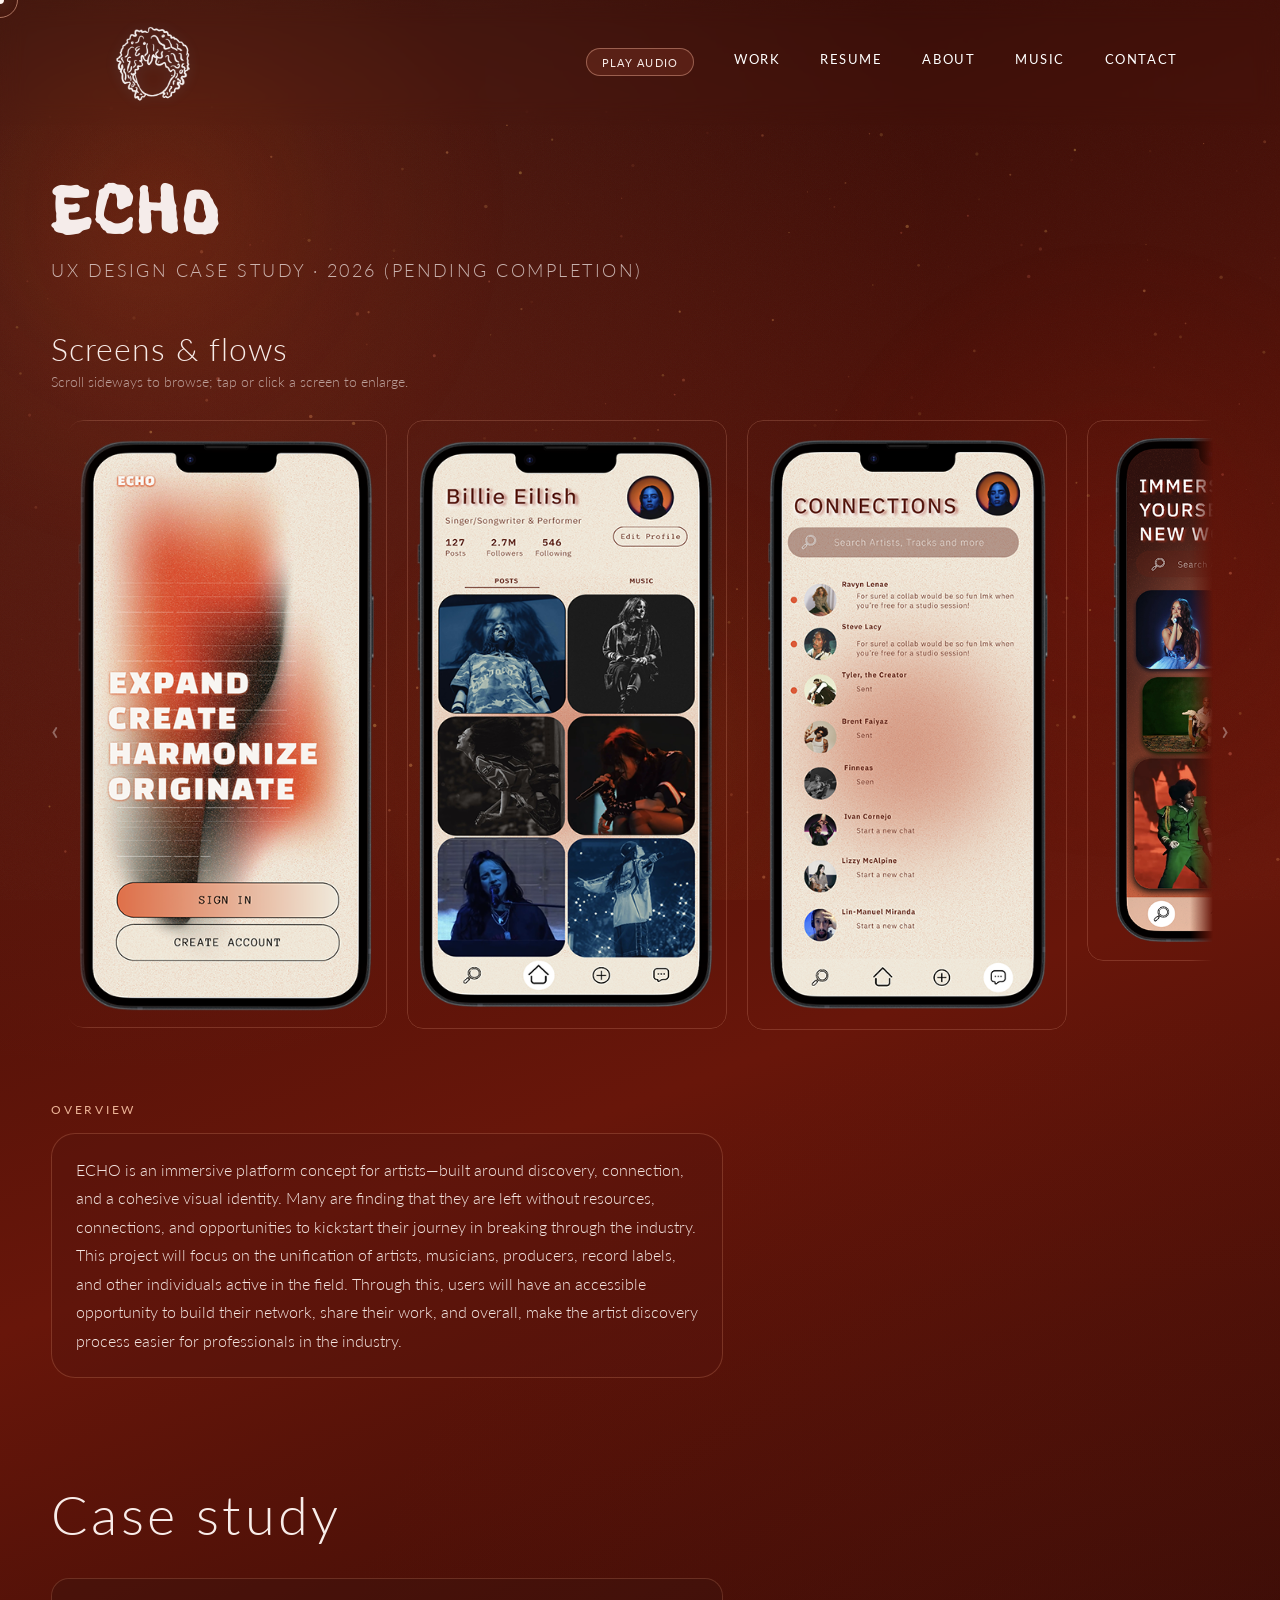
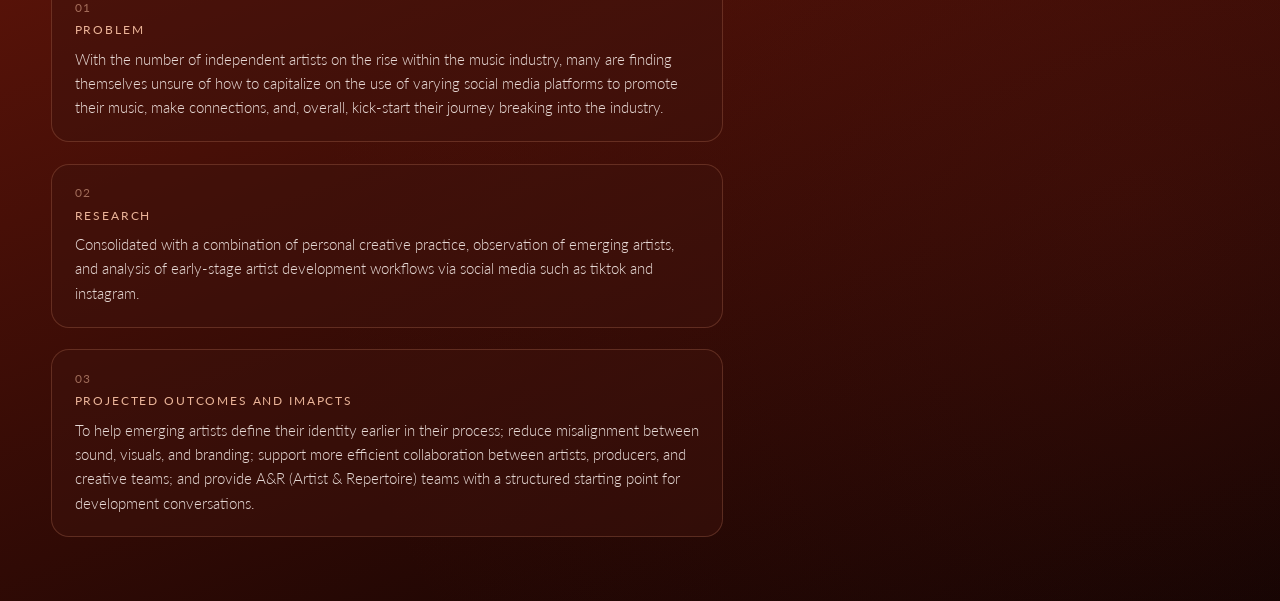
==== echo.html @ ccf1cbcf "Initial commit" ====
<!DOCTYPE html>
<html lang="en">
  <head>
    <meta charset="UTF-8" />
    <meta name="viewport" content="width=device-width, initial-scale=1.0" />
    <title>ECHO — Case Study | RiVER</title>
    <link rel="preconnect" href="https://fonts.googleapis.com">
    <link rel="preconnect" href="https://fonts.gstatic.com" crossorigin>
    <link href="https://fonts.googleapis.com/css2?family=Freckle+Face&family=Lato:ital,wght@0,100;0,300;0,400;0,700;0,900;1,100;1,300;1,400;1,700;1,900&display=swap" rel="stylesheet">    
    <link rel="stylesheet" href="style.css" />

  </head>

<body class="echo-page">

<div class="cursor" id="cursor">
  <div class="cursor-dot" id="cursorDot"></div>
</div>
<div class="cursor-ring" id="cursorRing"></div>

<canvas id="bg-canvas" aria-hidden="true"></canvas>
<div class="noise" aria-hidden="true"></div>

  <nav id="nav">
    <a href="index.html#hero" class="nav-logo">
      <img src="River_Graphic_White.png" alt="RiVER" class="logo-mark" width="90" height="90"/>
    </a>
      <ul class="nav-links"> 
        <li class="nav-audio-item">
          <button type="button" id="navAudioToggle" class="nav-audio-btn">Play audio</button>
        </li>
        <li><a href="index.html#work">Work</a></li>
        <li><a href="./Ramirez_Rvier_Resume_Official_%20(1)%20(1).pdf" target="_blank" rel="noopener noreferrer">Resume</a></li>
        <li><a href="index.html#about">About</a></li>
        <li><a href="index.html#music">Music</a></li>
        <li><a href="index.html#contact">Contact</a></li>  
      </ul>
  </nav>

  <main class="echo-main">
  <article class="echo-section">
    <header class="case-hero">
      <h1 class="case-title">ECHO</h1>
      <p class="case-subtitle">UX Design Case Study · 2026 (PENDING COMPLETION) </p>
    </header>

    <section class="echo-block echo-block--gallery" aria-labelledby="echo-gallery-heading">
      <h2 id="echo-gallery-heading" class="echo-block__heading echo-block__heading--gallery">Screens &amp; flows</h2>
      <p class="echo-gallery__lede">Scroll sideways to browse; tap or click a screen to enlarge.</p>
      <div class="mock-strip" role="region" aria-label="Interface mockups — scroll horizontally">
        <span class="mock-strip__hint mock-strip__hint--left" aria-hidden="true">‹</span>
        <div class="mock-scroll echo-mock-scroll" id="echo-mock-scroll">
          <figure class="mock-slide"><button type="button" class="mock-zoom" aria-label="Expand Home mockup"><img src="ECHO_Home.png" alt="Home screen mockup" width="800" height="600" loading="lazy" decoding="async"></button></figure>
          <figure class="mock-slide"><button type="button" class="mock-zoom" aria-label="Expand Profile mockup"><img src="ECHO_Profile.png" alt="Profile screen mockup" width="800" height="600" loading="lazy" decoding="async"></button></figure>
          <figure class="mock-slide"><button type="button" class="mock-zoom" aria-label="Expand Connections mockup"><img src="ECHO_Connections.png" alt="Connections screen mockup" width="800" height="600" loading="eager" fetchpriority="high" decoding="async"></button></figure>
          <figure class="mock-slide"><button type="button" class="mock-zoom" aria-label="Expand For you mockup"><img src="ECHO_FYP.png" alt="For you feed mockup" width="800" height="600" loading="lazy" decoding="async"></button></figure>
          <figure class="mock-slide"><button type="button" class="mock-zoom" aria-label="Expand Display mockup"><img src="ECHO_display.png" alt="Display screen mockup" width="800" height="600" loading="lazy" decoding="async"></button></figure>
        </div>
        <span class="mock-strip__hint mock-strip__hint--right" aria-hidden="true">›</span>
      </div>
    </section>

    <section class="echo-block echo-block--overview" aria-labelledby="echo-overview-heading">
      <h2 id="echo-overview-heading" class="echo-block__heading">Overview</h2>
      <div class="case-intro-card">
        <p>ECHO is an immersive platform concept for artists—built around discovery, connection, and a cohesive visual identity. Many are finding that they are left 
          without resources, connections, and opportunities to kickstart their journey in breaking through the industry. This project will focus on the unification of 
          artists, musicians, producers, record labels, and other individuals active in the field. Through this, users will have an accessible opportunity to build their 
          network, share their work, and overall, make the artist discovery process easier for professionals in the industry. 
        </p>
      </div>
    </section>

    <section class="case-writeup echo-writeup" aria-labelledby="echo-case-writeup-heading">
      <h2 id="echo-case-writeup-heading" class="case-writeup__title">Case study</h2>
      <ol class="case-writeup__stack">
        <li class="case-writeup__stack-item">
          <article class="case-writeup__card">
            <h3 class="case-writeup__card-title">Problem</h3>
            <p>With the number of independent artists on the rise within the music industry, many are finding themselves unsure of how to capitalize on 
              the use of varying social media platforms to promote their music, make connections, and, overall, kick-start their journey breaking into the industry.</p>
          </article>
        </li>
        <li class="case-writeup__stack-item">
          <article class="case-writeup__card">
            <h3 class="case-writeup__card-title">Research</h3>
            <p>Consolidated with a combination of personal creative practice, observation of emerging artists, 
              and analysis of early-stage artist development workflows via social media such as tiktok and instagram.</p>
          </article>
        </li>
        <li class="case-writeup__stack-item">
          <article class="case-writeup__card">
            <h3 class="case-writeup__card-title">Projected Outcomes and Imapcts</h3>
            <p> To help emerging artists define their identity earlier in their process;
              reduce misalignment between sound, visuals, and branding; support more efficient collaboration between artists, 
              producers, and creative teams; and provide A&R (Artist & Repertoire) teams with a structured starting point for development conversations.</p>
          </article>
        </li>
      </ol>
    </section>
  </article>
  </main>

<div class="lightbox" id="lightbox" hidden role="dialog" aria-modal="true" aria-label="Expanded mockup">
  <button type="button" class="lightbox__close" id="lightboxClose" aria-label="Close enlarged image">×</button>
  <div class="lightbox__backdrop" id="lightboxBackdrop"></div>
  <div class="lightbox__frame">
    <img class="lightbox__img" id="lightboxImg" src="" alt="">
  </div>
</div>

<script src="site-audio.js"></script>
<script>
const dot = document.getElementById('cursorDot');
const ring = document.getElementById('cursorRing');
let mx = 0, my = 0, rx = 0, ry = 0;

if (dot && ring) {
  document.addEventListener('mousemove', (e) => {
    mx = e.clientX;
    my = e.clientY;
    dot.style.left = mx + 'px';
    dot.style.top = my + 'px';
  });
  const lerp = (a, b, t) => a + (b - a) * t;
  (function tickCursor() {
    rx = lerp(rx, mx, 0.12);
    ry = lerp(ry, my, 0.12);
    ring.style.left = rx + 'px';
    ring.style.top = ry + 'px';
    requestAnimationFrame(tickCursor);
  })();
  document.querySelectorAll('a, button, .mock-strip, .mock-zoom, .lightbox__close, .nav-audio-btn').forEach((el) => {
    el.addEventListener('mouseenter', () => ring.classList.add('hovering'));
    el.addEventListener('mouseleave', () => ring.classList.remove('hovering'));
  });
}

(function initLightbox() {
  const lb = document.getElementById('lightbox');
  const lbImg = document.getElementById('lightboxImg');
  const closeBtn = document.getElementById('lightboxClose');
  const backdrop = document.getElementById('lightboxBackdrop');
  if (!lb || !lbImg) return;
  function openLb(src, alt) {
    lbImg.src = src;
    lbImg.alt = alt || '';
    lb.hidden = false;
    document.body.style.overflow = 'hidden';
  }
  function closeLb() {
    lb.hidden = true;
    lbImg.src = '';
    lbImg.alt = '';
    document.body.style.overflow = '';
  }
  document.querySelectorAll('.mock-zoom').forEach((btn) => {
    btn.addEventListener('click', () => {
      const im = btn.querySelector('img');
      if (im) openLb(im.currentSrc || im.src, im.alt || '');
    });
  });
  closeBtn?.addEventListener('click', closeLb);
  backdrop?.addEventListener('click', closeLb);
  document.addEventListener('keydown', (e) => {
    if (e.key === 'Escape' && !lb.hidden) closeLb();
  });
})();

const nav = document.getElementById('nav');
if (nav) {
  window.addEventListener('scroll', () => {
    nav.classList.toggle('scrolled', window.scrollY > 40);
  });
}

(function () {
  const bgCanvas = document.getElementById('bg-canvas');
  if (!bgCanvas) return;
  const bgCtx = bgCanvas.getContext('2d');

  function resizeBg() {
    bgCanvas.width = window.innerWidth;
    bgCanvas.height = window.innerHeight;
  }
  resizeBg();
  window.addEventListener('resize', resizeBg);

  const particles = [];
  const NUM_PARTICLES = 280;
  for (let i = 0; i < NUM_PARTICLES; i++) {
    particles.push({
      x: Math.random() * window.innerWidth,
      y: Math.random() * window.innerHeight,
      r: Math.random() * 1.5 + 0.3,
      vx: (Math.random() - 0.5) * 0.3,
      vy: (Math.random() - 0.5) * 0.3,
      a: Math.random() * 0.45 + 0.08,
      hue: 8 + Math.random() * 32
    });
  }

  const orbs = [
    { x: 0.12, y: 0.18, r: 360, h: 18, s: 92, l: 46 },
    { x: 0.82, y: 0.62, r: 320, h: 6, s: 88, l: 36 },
    { x: 0.54, y: 0.88, r: 300, h: 28, s: 78, l: 44 },
  ];
  let orbTime = 0;

  function drawBg() {
    bgCtx.clearRect(0, 0, bgCanvas.width, bgCanvas.height);
    orbTime += 0.003;
    orbs.forEach((orb, i) => {
      const ox = (orb.x + Math.sin(orbTime * 0.7 + i * 2.1) * 0.06) * bgCanvas.width;
      const oy = (orb.y + Math.cos(orbTime * 0.5 + i * 1.7) * 0.05) * bgCanvas.height;
      const g = bgCtx.createRadialGradient(ox, oy, 0, ox, oy, orb.r);
      g.addColorStop(0, `hsla(${orb.h},${orb.s}%,${orb.l}%,0.2)`);
      g.addColorStop(0.5, `hsla(${orb.h},${orb.s}%,${orb.l}%,0.07)`);
      g.addColorStop(1, `hsla(${orb.h},${orb.s}%,${orb.l}%,0)`);
      bgCtx.fillStyle = g;
      bgCtx.fillRect(0, 0, bgCanvas.width, bgCanvas.height);
    });
    particles.forEach(p => {
      p.x += p.vx;
      p.y += p.vy;
      if (p.x < 0) p.x = bgCanvas.width;
      if (p.x > bgCanvas.width) p.x = 0;
      if (p.y < 0) p.y = bgCanvas.height;
      if (p.y > bgCanvas.height) p.y = 0;
      bgCtx.beginPath();
      bgCtx.arc(p.x, p.y, p.r, 0, Math.PI * 2);
      bgCtx.fillStyle = `hsla(${p.hue}, 72%, 62%, ${p.a})`;
      bgCtx.fill();
    });
    requestAnimationFrame(drawBg);
  }
  drawBg();
})();
</script>

</body>
</html>
---- style.css ----
:root { 
    /* Fixed nav overlap: titles & in-page anchors clear the bar */
    --nav-clearance: clamp(112px, 18vw, 152px);
    --bg: #040915; 
    --bg2: #081427; 
    --surface: rgba(127, 176, 255, 0.08);
    --border: rgba(133, 190, 255, 0.18); 
    --border-hover: rgba(166, 219, 255, 0.38);
    --text-primary: #e8f3ff; 
    --text-secondary: #9bb9d8; 
    --text-muted: #6384a8; 
    --accent: #59a7ff; 
    --accent2: #74d7ff; 
    --accent3: #8ff2f8; 
    --glow: rgba(89, 167, 255, 0.24); 
    --glow2: rgba(116, 215, 255, 0.2); 
    --radius: 24px; 
    --radius-sm: 16px; 
}

*, *::before, *::after {margin: 0; padding: 0; box-sizing: border-box; }

html {scroll-behavior: smooth; }

body { 
    background:
        radial-gradient(circle at 10% 12%, rgba(89,167,255,0.16) 0%, transparent 34%),
        radial-gradient(circle at 88% 82%, rgba(116,215,255,0.14) 0%, transparent 36%),
        linear-gradient(160deg, var(--bg) 0%, var(--bg2) 55%, #07172a 100%);
    color: var(--text-primary);
    font-family: "Lato", sans-serif;
    font-weight: 500;
    overflow-x: hidden;
    cursor: none;
}

/* Custom Cursor */ 

.cursor {
    position: fixed;
    top: 0; left: 0;
    pointer-events: none;
    z-index: 9999;
    mix-blend-mode: difference;
}
.cursor-dot {
    width: 8px; height: 8px;
    background: #fff;
    border-radius: 50%;
    transform: translate(-50%, -50%);
    transition: transform 0.1s ease;
}
.cursor-ring {
    position: fixed;
    top: 0; left: 0;
    width: 36px; height: 36px;
    border: 1px solid rgba(255,255,255,0.5);
    border-radius: 50%;
    transform: translate(-50%, -50%);
    pointer-events: none;
    z-index: 9998;
    transition: width 0.3s ease, height 0.3s ease, border-color 0.3s ease;
}
.cursor-ring.hovering {
    width: 60px; height: 60px;
    border-color: rgba(124,111,255,0.8);
}
 /* ── Canvas Background ── */
#bg-canvas {
    position: fixed;
    inset: 0;
    z-index: 0;
    opacity: 0.78;
}
.noise {
    position: fixed;
    inset: 0;
    z-index: 1;
    pointer-events: none;
    opacity: 0.025;
    background-image: url("data:image/svg+xml,%3Csvg viewBox='0 0 256 256' xmlns='http://www.w3.org/2000/svg'%3E%3Cfilter id='noise'%3E%3CfeTurbulence type='fractalNoise' baseFrequency='0.9' numOctaves='4' stitchTiles='stitch'/%3E%3C/filter%3E%3Crect width='100%25' height='100%25' filter='url(%23noise)' opacity='1'/%3E%3C/svg%3E");
    background-size: 200px 200px;
}

/* Layout */ 
main { position: relative; z-index: 2; }

section {
    min-height: 100vh;
    display: flex;
    align-items: center; 
    padding: 100px 8vw;
}

section[id] {
    scroll-margin-top: var(--nav-clearance);
}

/* nav */ 
nav{
    position: fixed; 
    top: 0; left: 0; right: 0; 
    z-index: 100; 
    padding: 12px 8vw;
    display: flex; 
    align-items: center;
    justify-content: space-between;
    backdrop-filter: blur(12px); 
    -webkit-backdrop-filter: blur(12px); 
    border-bottom: 1px solid transparent; 
    transition: border-color 0.4s ease, background 0.4s ease; 
}

nav.scrolled {
    background: rgba(6,18,35,0.72); 
    border-bottom-color: var(--border);
}

.nav-logo {
    font-family: "Lato", sans-serif;
    font-size: 6rem;
    font-weight: 400;
    color: var(--text-primary); 
    text-decoration: none;
    letter-spacing: 0.02em; 
    display: inline-flex; 
    align-items: center;
    gap: 12px;
}
.logo-mark { 
    width: 100px;
    height: 100px;
    object-fit: contain;
    filter: brightness(0) invert(1) drop-shadow(0 0 8px rgba(126, 197, 255, 0.2));
    opacity: 0.95;
}
.logo-fallback { 
    font-size: 1.05;
}
.nav-links {
    display: flex;
    gap: 40px;
    list-style: none;
}
.nav-audio-item {
    list-style: none;
    display: flex;
    align-items: center;
}

.nav-audio-btn {
    font-family: "Lato", sans-serif;
    font-size: 0.68rem;
    font-weight: 400;
    letter-spacing: 0.12em;
    text-transform: uppercase;
    padding: 0.42rem 0.9rem;
    border-radius: 999px;
    border: 1px solid rgba(89, 167, 255, 0.35);
    background: rgba(89, 167, 255, 0.12);
    color: var(--accent2);
    cursor: pointer;
    transition: border-color 0.3s ease, color 0.3s ease, box-shadow 0.3s ease, background 0.3s ease;
}

.nav-audio-btn:hover {
    border-color: rgba(116, 215, 255, 0.55);
    color: var(--text-primary);
    box-shadow: 0 0 20px rgba(89, 167, 255, 0.18);
}

.nav-links a {
    font-size: 0.8rem; 
    font-weight: 400; 
    letter-spacing: 0.12em;
    text-transform: uppercase;
    color: var(--text-secondary);
    text-decoration: none;
    transition: color 0.3s ease;
    position: relative;
}

.nav-links a::after{
    content: '';
    position: absolute;
    bottom: -4px; left:0; right: 0;
    height: 1px;
    background: var(--accent);
    transform: scaleX(0);
    transition: transform 0.3s ease; 
    transform-origin: left;
}

.nav-links a:hover { color: var(--text-primary); }
.nav-links a:hover::after {transform: scaleX(1); }

/* Hero */ 
#hero {
    min-height: 100vh; 
    flex-direction: column;
    justify-content: center;
    align-items: flex-start;
    gap: 0; 
    padding-top: calc(var(--nav-clearance) + 1.25rem);
    scroll-margin-top: 0;
}

.hero-label {
    font-size: 2rem;
    letter-spacing: 0.18em;
    text-transform: uppercase;
    color: var(--accent); 
    margin-bottom: 24px; 
    opacity: 0;
    transform: translateY(12px);
    animation: fadeUp 0.8s ease 0.2s forwards;
}

.hero-title {
    font-family: "Freckle Face", system-ui, sans-serif;
    /* min ≤ max: scales with viewport; middle term dominates on phones */
    font-size: clamp(3rem, 17vw + 0.35rem, 9rem);
    font-weight: 200; 
    line-height: 0.95;
    letter-spacing: 0.04em;
    color: var(--text-primary); 
    display: flex;
    align-items: baseline;
    flex-wrap: nowrap;
    gap: 0;
    max-width: 100%;
    box-sizing: border-box;
}

.hero-title .letter{
    display: inline-block;
    color: var(--text-primary);
    position: relative;
    will-change: transform, filter;
    transform: translateY(20px);
    animation: fadeUp 0.9s ease forwards;
}

  .hero-title .letter:nth-child(1) { animation-delay: 0.4s; }
  .hero-title .letter:nth-child(2) { animation-delay: 0.48s; }
  .hero-title .letter:nth-child(3) { animation-delay: 0.56s; }
  .hero-title .letter:nth-child(4) { animation-delay: 0.64s; }
  .hero-title .letter:nth-child(5) { animation-delay: 0.72s; }
  /* Stronger selector so the “i” always wins over .letter */
  .hero-title .letter.letter-i {
    color: var(--accent);
    -webkit-text-fill-color: currentColor;
    font-variant: normal;
    text-transform: lowercase;
    font-size: 0.82em;
  }


.hero-tagline {
    font-size: clamp(1rem, 2vw, 1.25rem);
    font-weight: 300;
    color: var(--text-secondary);
    max-width: 480px;
    margin-top: 32px;
    line-height: 1.7;
    opacity: 0;
    transform: translateY(16px);
    animation: fadeUp 0.9s ease 0.7s forwards;
}
.hero-cta {
    display: flex;
    flex-wrap: wrap;
    gap: 16px;
    margin-top: 48px;
    opacity: 0;
    transform: translateY(16px);
    animation: fadeUp 0.9s ease 0.9s forwards;
}
  .btn {
    display: inline-flex;
    align-items: center;
    gap: 8px;
    padding: 14px 28px;
    border-radius: 100px;
    font-size: 0.85rem;
    font-weight: 400;
    letter-spacing: 0.06em;
    text-decoration: none;
    transition: all 0.3s ease;
    cursor: none;
  }
  .btn-primary {
    background: var(--accent);
    color: #eef7ff;
    border: 1px solid var(--accent);
    box-shadow: 0 10px 32px rgba(45, 116, 224, 0.3);
  }
  .btn-primary:hover {
    background: transparent;
    color: var(--accent);
    box-shadow: 0 0 32px var(--glow);
  }
  .btn-ghost {
    background: transparent;
    color: var(--text-secondary);
    border: 1px solid var(--border);
  }
  .btn-ghost:hover {
    border-color: var(--border-hover);
    color: var(--text-primary);
  }
  .btn-audio {
    background: rgba(89,167,255,0.14);
    color: var(--accent2);
    border: 1px solid rgba(89,167,255,0.35);
    backdrop-filter: blur(8px);
    -webkit-backdrop-filter: blur(8px);
  }
  .btn-audio:hover {
    border-color: rgba(116,215,255,0.6);
    box-shadow: 0 0 28px rgba(89,167,255,0.22);
    color: var(--text-primary);
  }


.btn-resume {
    display: inline-flex;
    align-items: center;
    justify-content: center;
    text-align: center;
    background: var(--accent);
    color: #eef7ff;
    border: 1px solid var(--accent);
    box-shadow: 0 10px 32px rgba(45, 116, 224, 0.3);
    
}


  .hero-scroll {
    position: absolute;
    bottom: 48px;
    left: 8vw;
    display: flex;
    align-items: center;
    gap: 12px;
    font-size: 0.72rem;
    letter-spacing: 0.14em;
    text-transform: uppercase;
    color: var(--text-muted);
    opacity: 0;
    animation: fadeUp 1s ease 1.4s forwards;
  }
  .scroll-line {
    width: 40px;
    height: 1px;
    background: var(--text-muted);
    position: relative;
    overflow: hidden;
  }
  .scroll-line::after {
    content: '';
    position: absolute;
    inset: 0;
    background: var(--accent);
    transform: translateX(-100%);
    animation: scrollLine 2s ease 2s infinite;
  }
  @keyframes scrollLine {
    0% { transform: translateX(-100%); }
    100% { transform: translateX(100%); }
  }


/* Section Header */ 
.section-header {
    margin-bottom: 64px;
}

 .about-title-row {
    display: flex;
    align-items: center;
    gap: clamp(14px, 3vw, 28px);
    flex-wrap: wrap;
  }

   /*.about-title-row .about-logo-mark {
    width: clamp(56px, 8vw, 72px);
    height: clamp(56px, 8vw, 72px);
    object-fit: contain;
    flex-shrink: 0;
    filter: brightness(0) invert(1) drop-shadow(0 0 10px rgba(126, 197, 255, 0.22));
    opacity: 0.95;
  }
    */

    .about-section-title {
    margin: 2;
    flex: 1;
    min-width: 0;
  }
  .about-intro-stats {
    display: grid;
    grid-template-columns: repeat(2, minmax(0, 1fr));
    gap: 20px;
    margin-top: 28px;
    max-width: 520px;
  }
  
.section-number {
    font-size: 0.7rem;
    letter-spacing: 0.2em; 
    text-transform: uppercase;
    color: var(--accent);
    margin-bottom: 12px;
}

.section-title {
    font-family: "Freckle Face", system-ui;
    font-size: clamp(2.5rem, 5vw, 4rem);
    font-weight: 300; 
    line-height: 1;
    color: var(--text-primary);
}

.section-title em {
    /*font-style: italic;*/
    color: var(--accent);
}

/* Work */ 
#work { flex-direction: column; align-items: flex-start;}

.projects-grid {
    display: grid;
    grid-template-columns: repeat(2, 1fr);
    gap: 20px;
    width: 100%;
}

.folder-wrap {
    display: flex; 
    flex-direction: column;
    align-items: stretch;
    min-width: 0;
}
a.folder-wrap.folder-hit {
    text-decoration: none;
    color: inherit;
    outline: none;
}
a.folder-wrap.folder-hit:focus-visible {
    outline: 2px solid var(--accent);
    outline-offset: 6px;
    border-radius: var(--radius-sm);
}

.folder-tab {
    align-self: flex-end;
    width: clamp(150px, 48%, 220px);
    height: 50px;
    background:linear-gradient(180deg, rgba(116, 215, 255, 0.52), rgba(72, 140, 220, 0.38));
    border: 1px solid rgba(150, 220, 255, 0.55);
    border-bottom: none;
    border-radius: 20px 20px 0px 0px;
    transition: brackground 0.4s ease, border-color 0.4s ease, box-shadow 0.4s ease;
    position: relative; 
    z-index: 10;
    margin-bottom: -5px;
    flex-shrink: 0;
    box-shadow: 0 2px 12px rgba(0, 0, 0, 0.2);
}

.folder-wrap:hover .folder-tab {
    border-color: rgba(180, 232, 255, 0.75);
    background:   rgba(89, 167, 255, 0.52);
    box-shadow: 0 0 28px rgba(89, 167, 255, 0.28);
  }
  .folder-wrap--featured {
    grid-column: span 2;
  }

  .project-card {
    background: var(--surface);
    border: 1px solid var(--border);
    border-radius: var(--radius) 0 var(--radius-sm) var(--radius-sm);
    padding: 40px;
    position: relative;
    overflow: hidden;
    transition: border-color 0.4s ease, transform 0.4s ease, box-shadow 0.4s ease, background 0.4s ease;
    cursor: none;
  }
  .project-card::before {
    content: '';
    position: absolute;
    inset: 0;
    background: radial-gradient(ellipse at 0% 0%, var(--glow), transparent 60%);
    opacity: 0;
    transition: opacity 0.4s ease;
    pointer-events: none;
  }
  .folder-wrap:hover .project-card {
    border-color: rgba(89,167,255,0.55);
    background: linear-gradient(170deg, rgba(98, 166, 255, 0.13), rgba(62, 117, 199, 0.08));
    transform: translateY(-6px) rotate(-0.35deg);
    box-shadow: 0 24px 64px rgba(0,0,0,0.4);
  }
  .folder-wrap:hover .project-card::before { opacity: 1; }
  .project-card.featured {
    display: grid;
    grid-template-columns: 1fr 1fr;
    gap: 48px;
    align-items: center;
  }
  .project-card.featured::before {
    background: radial-gradient(ellipse at 30% 50%, var(--glow), transparent 60%);
  }

  .project-tag {
    display: inline-block;
    font-size: 0.7rem;
    letter-spacing: 0.14em;
    text-transform: uppercase;
    color: var(--accent);
    margin-bottom: 16px;
    padding: 4px 12px;
    background: rgba(89,167,255,0.14);
    border: 1px solid rgba(89,167,255,0.32);
    border-radius: 100px;
  }
  .project-title {
    font-family: 'Lato', sans-serif;
    font-size: 2rem;
    font-weight: 400;
    color: var(--text-primary);
    margin-bottom: 12px;
    line-height: 1.2;
  }
  .project-desc {
    font-size: 0.9rem;
    color: var(--text-secondary);
    line-height: 1.7;
    margin-bottom: 28px;
  }
  .project-tech {
    display: flex;
    flex-wrap: wrap;
    gap: 8px;
  }
  .tech-tag {
    font-size: 0.72rem;
    letter-spacing: 0.06em;
    color: var(--text-muted);
    padding: 4px 10px;
    border: 1px solid var(--border);
    border-radius: 100px;
    transition: border-color 0.3s, color 0.3s;
  }
  .folder-wrap:hover .tech-tag {
    border-color: rgba(255,255,255,0.15);
    color: var(--text-secondary);
  }
  .project-visual {
    aspect-ratio: 16/10;
    border-radius: var(--radius-sm);
    overflow: hidden;
    position: relative;
  }
  .project-visual canvas {
    width: 100%; height: 100%;
    display: block;
  }
  .project-link {
    display: inline-flex;
    align-items: center;
    gap: 8px;
    font-size: 0.8rem;
    letter-spacing: 0.1em;
    text-transform: uppercase;
    color: var(--accent);
    text-decoration: none;
    margin-top: 20px;
    transition: gap 0.3s ease;
  }
  .folder-wrap:hover .project-link { gap: 14px; }
  .project-link svg { transition: transform 0.3s ease; }
  .folder-wrap:hover .project-link svg { transform: translateX(4px); }




/* About */ 

#about {
    flex-direction: column; 
    align-items: flex-start;
    gap: clamp(48px, 7vw, 88px);
}

.about-grid {
    display: grid;
    grid-template-columns: 1.2fr 1fr; 
    gap: 80px;
    align-items: center;
    width: 100%;
}

.about-text p {
    font-size: 1.05rem;
    color: var(--text-secondary);
    line-height: 1.85;
    margin-bottom: 20px;
}

.about-text p strong {
    color: var(--text-primary);
    font-weight: 400; 
}

.skills-list {
    display: grid; 
    grid-template-columns: 1fr 1fr; 
    gap: 12px; 
    margin-top: 40px; 
}

.skill-item {
    display: flex;
    align-items: center;
    gap: 10px; 
    font-size: 0.85rem;
    color: var(--text-secondary);
}

.slill-dot {
    width: 5px; height: 5px; 
    background: var(--accent);
    border-radius: 50%;
    flex-shrink: 0;
}

.about-stats {
    display: flex; 
    flex-direction: column; 
    gap: 24px;
}

.stat-card {
    background: var(--surface);
    border: 1px solid var(--border);
    border-radius: var(--radius); 
    padding: 28px 32px; 
    transition: border-color 0.3s, box-shadow 0.3; 
}

.stat-card:hover {
    border-color: var(--border-hover);
    box-shadow: 0 0 38px rgba(35, 90, 170, 0.34);
}

.stat-number {
    font-family: "Lato", sans-serif;
    font-size: 3rem;
    font-weight: 300;
    color: var(--text-primary);
    line-height: 1;
    margin-bottom: 6px;
}

.stat-number span { color: var(--accent); }
.stat-label {
    font-size: 0.82rem; 
    color: var(--text-muted);
    letter-spacing: 0.08em;
}


/* Services */ 

#services { flex-direction: column; align-items: flex-start; }
.services-grid {
    display: grid; 
    grid-template-columns: repeat(3, 1fr);
    gap: 20px;
    width: 100%;
}

.service-card {
    background: var(--surface);
    border: 1px solid var(--border);
    border-radius: calc(var(--radius) + 6px) calc(var(--radius) - 2px) calc(var(--radius) + 10px) calc(var(--radius) - 4px);
    padding: 36px;
    transition: all 0.4s ease;
    cursor: none;
    position: relative;
    overflow: hidden;
}


.service-card::after {
    content: '';
    position: absolute;
    bottom: 0; left: 0; right: 0;
    height: 2px;
    background: linear-gradient(90deg, var(--accent), var(--accent2));
    transform: scaleX(0);
    transition: transform 0.4s ease;
    transform-origin: left; 
}


.service-card:hover {
    border-color: var(--border-hover);
    transform: translateY(-6px) rotate(0.4deg);
    box-shadow: 0 20px 50px rgba(0,0,0,0.5);
}


.service-card:hover::after { transform: scaleX(1); }

.service-title {
    font-family: 'Lato', sans-serif;
    font-size: 1.5rem;
    font-weight: 400;
    color: var(--text-primary);
    margin-bottom: 12px;
}

.service-desc {
    font-size: 0.875rem;
    color: var(--text-secondary);
    line-height: 1.7;
}



/* Music */ 
#music {
    flex-direction: column; 
    align-items: flex-start;
}

.music-grid {
    width: 100%;
    display: grid; 
    grid-template-columns: 1.1fr 1fr;
    gap: 22px;
}

.music-player,
.music-note {
    background: linear-gradient(145deg, rgba(122, 189, 255, 0.14), rgba(44, 88, 139, 0.08));
    border: 1px solid rgba(150, 210,255, 0,24);
    border-radius: 28px; 
    padding: 28px;
    backdrop-filter: blur(14px);
    box-shadow: 0 20px 48px rgba(0, 0, 0, 0.28);
}


.music-kicker {
    font-size: 0.72rem;
    letter-spacing: 0.14em;
    text-transform: uppercase;
    color: var(--accent2); 
    margin-bottom: 12px;
}


.track-title {
    font-family: 'Lato', sans-serif;
    font-size: 2rem; 
    line-height: 1.1;
    margin-bottom: 8px; 
}


.track-meta {
    color: var(--text-secondary);
    font-size: 0.9rem;
    margin-bottom: 20px;
}



.wave-visual {
    height: 62px;
    border-radius: 18px;
    background:
      radial-gradient(circle at 15% 50%, rgba(116,215,255,0.25), transparent 45%),
      repeating-linear-gradient(90deg, rgba(146,213,255,0.15) 0 2px, transparent 2px 9px),
      rgba(2, 16, 34, 0.55);
    border: 1px solid rgba(150, 210, 255, 0.2);
    margin-bottom: 20px;
}

.music-controls {
    display: flex;
    gap: 12px; 
    align-items: center;
    flex-wrap: wrap;
}


.music-btn {
    border: 1px solid rgba(150,210, 255, 0.28); 
    border-radius: 999px; 
    background: rgba(116, 215, 255, 0.1);
    color: var(--text-primary);
    padding: 10px 18px; 
    font-size: 0.8em;
    text-transform: uppercase;
    cursor: none; 
    transition: all 0.3s ease;
}


.music-btn:hover {
    border-color: var(--accent2);
    box-shadow: 0 0 20px rgba(116, 215, 255, 0.24);
}

/* Contact */ 
#contact {
    flex-direction: column;
    align-items: center; 
    text-align: center;
    gap: 0;
}

.contact-headline {
    font-family: "Freckle Face", system-ui;
    font-size: clamp(3rem, 8vw, 7rem);
    font-weight: 300;
    line-height: 1.05;
    color: var(--text-primary);
    margin-bottom: 32px;
}

.contact-headline em { 
    background: linear-gradient(135deg, var(--accent), var(--accent2));
    -webkit-background-clip: text;
    -webkit-text-fill-color: transparent;
    background-clip: text
}

.contact-sub {
    font-size: 2rem;
    color: var(--text-secondary);
    max-width: 420px;
    line-height: 1.7;
    margin-bottom: 48px;
}


.contact-email {
    font-family: 'Lato', sans-serif;
    font-size: 1.5rem;
    font-weight: 300;
    color: var(--text-primary);
    text-decoration: none;
    position: relative;
    display: inline-block;
    margin-bottom: 64px;
    transition: color 0.3s;
}

.contact-email::after {
    content: '';
    position: absolute; 
    bottom: -4px; left: 0; right: 0; 
    height: 1px; 
    background: linear-gradient(90deg, var(--accent), var(accent2));
    transform: scaleX(0.3);
    transform-origin: left; 
    transition: transform 0.4s ease;
}

.contact-email:hover { color: var(--accent); }
.contact-email:hover::after { transform: sca;eX(1); }
.social-links {
    display: flex;
    gap: 20px;
}


.social-link{
    width: 44px; height: 44px; 
    border: 1px solid var(--border);
    border-radius: 50%; 
    display: flex; 
    align-items: center; 
    justify-content: center; 
    color: var(--text-muted);
    text-decoration: none; 
    transition: all 0.3s ease;
    cursor: none;
}

.social-link:hover {
    border-color: var(--accent);
    color: var(--accent);
    box-shadow: 0 0 20px var(--glow);
}



/* Slightly less rigid composition */
  .projects-grid .folder-wrap:nth-child(2),
  .services-grid .service-card:nth-child(2) {
    transform: rotate(-0.22deg);
  }
  .projects-grid .folder-wrap:nth-child(3),
  .services-grid .service-card:nth-child(3) {
    transform: rotate(0.28deg);
  }

/* Reveal Animations */ 
.reveal {
    opacity: 0;
    transform: translateY(30px);
    transition: opacity 0.8s ease, transform 0.8s ease;
}

.reveal.visible {
    opacity: 1;
    transform: none;
}

.reveal-delay-1 { transition-delay: 0.15s; }
.reveal-delay-2 { transition-delay: 0.3s; }
.reveal-delay-3 { transition-delay: 0.45; }


@keyframes fadeUp {
    to { opacity: 1; transform: none; }
  }


  /* Tablet portrait / narrow: single-column layouts, compact nav */
  @media (max-width: 900px) {
    .projects-grid { grid-template-columns: 1fr; }
    .folder-wrap--featured { grid-column: span 1; }
    .project-card.featured { grid-template-columns: 1fr; }
    .about-grid { grid-template-columns: 1fr; gap: 48px; }
    .services-grid { grid-template-columns: 1fr; }
    .music-grid { grid-template-columns: 1fr; }
    nav {
      padding: 14px 5vw;
      flex-wrap: nowrap;
      align-items: center;
      justify-content: space-between;
      gap: 12px;
    }
    .nav-logo,
    .navbar-logo {
      flex-shrink: 0;
    }
    /* Same row as logo; scroll horizontally if links don’t fit */
    .nav-links {
      display: flex;
      flex-wrap: nowrap;
      align-items: center;
      justify-content: flex-end;
      gap: 10px 14px;
      flex: 1 1 auto;
      min-width: 0;
      width: auto;
      margin: 0;
      padding: 4px 0;
      border-top: none;
      overflow-x: auto;
      overscroll-behavior-x: contain;
      -webkit-overflow-scrolling: touch;
      scrollbar-width: thin;
    }
    .nav-links li {
      flex-shrink: 0;
    }
    .nav-links a {
      font-size: 0.62rem;
      letter-spacing: 0.08em;
      flex-shrink: 0;
      white-space: nowrap;
    }
    .nav-audio-btn {
      font-size: 0.58rem;
      padding: 0.34rem 0.65rem;
      letter-spacing: 0.08em;
      flex-shrink: 0;
      white-space: nowrap;
    }
    section { padding: 72px 6vw; }
    .hero-scroll {
      left: 6vw;
      bottom: 32px;
    }
    footer {
      flex-direction: column;
      gap: 16px;
      text-align: center;
      align-items: center;
    }
  }

  /* Mobile: phones and very small viewports */
  @media (max-width: 600px) {
    :root {
      --radius: 18px;
      --radius-sm: 12px;
      --nav-clearance: clamp(76px, 20vw, 108px);
    }
    nav { padding: 12px 5vw; }
    .nav-logo { font-size: 1.2rem; }
    .logo-mark { width: 40px; height: 40px; }
    .nav-links {
      gap: 8px 12px;
      padding: 2px 0;
    }
    .nav-links a {
      font-size: 0.58rem;
    }
    .nav-audio-btn {
      font-size: 0.54rem;
      padding: 0.32rem 0.55rem;
    }
    section { padding: 56px 5vw; }
    #hero {
      padding-top: calc(var(--nav-clearance) + 0.75rem);
      align-items: stretch;
      min-height: auto;
      padding-bottom: clamp(2rem, 8vw, 4rem);
    }
    .hero-title {
      font-size: clamp(3.35rem, 19vw + 0.4rem, 8rem);
      letter-spacing: 0.03em;
    }
    .hero-label {
      font-size: clamp(0.68rem, 2.8vw, 1rem);
      letter-spacing: 0.12em;
      margin-bottom: 16px;
    }
    .hero-name {
      font-size: clamp(2.75rem, 14vw, 4.5rem);
    }
    .hero-tagline {
      margin-top: 20px;
      font-size: 0.95rem;
    }
    .hero-cta {
      margin-top: 32px;
      flex-direction: column;
      align-items: stretch;
    }
    .btn {
      justify-content: center;
      padding: 14px 22px;
    }
    .hero-scroll {
      left: 5vw;
      bottom: 24px;
      font-size: 0.65rem;
    }
    .section-title {
      font-size: clamp(2rem, 9vw, 2.75rem);
    }
    .section-number {
      font-size: 0.65rem;
    }
    .project-card {
      padding: 24px 20px;
    }
    .project-title {
      font-size: 1.5rem;
    }
    .project-desc {
      font-size: 0.85rem;
      margin-bottom: 20px;
    }
    .skills-list {
      grid-template-columns: 1fr;
    }
    .stat-card {
      padding: 22px 24px;
    }
    .stat-number {
      font-size: 2.25rem;
    }
    .track-title {
      font-size: 1.5rem;
    }
    .music-player,
    .music-note {
      padding: 20px;
      border-radius: 20px;
    }
    .contact-headline {
      font-size: clamp(2.25rem, 11vw, 3.25rem);
    }
    .contact-email {
      font-size: clamp(1.1rem, 5vw, 1.35rem);
      word-break: break-word;
    }
    .social-links {
      flex-wrap: wrap;
      justify-content: center;
    }
    .projects-grid .folder-wrap:nth-child(2),
    .projects-grid .folder-wrap:nth-child(3),
    .services-grid .service-card:nth-child(2),
    .services-grid .service-card:nth-child(3) {
      transform: none;
    }
  }

/* ── Ravyn case study — charcoal gray (#292828) atmosphere ── */

body.ravyn-page {
  background:
    radial-gradient(circle at 10% 12%, rgba(255, 255, 255, 0.06) 0%, transparent 38%),
    radial-gradient(circle at 88% 82%, rgba(120, 118, 118, 0.12) 0%, transparent 40%),
    linear-gradient(160deg, #141414 0%, #292828 48%, #0a0a0a 100%);
}

body.ravyn-page #bg-canvas {
  opacity: 0.72;
}

body.ravyn-page .noise {
  opacity: 0.035;
}

body.ravyn-page .ravyn-main {
  position: relative;
  z-index: 2;
  padding-top: var(--nav-clearance);
}

body.ravyn-page .ravyn-section {
  min-height: auto;
  display: block;
  padding: 1.25rem max(24px, 4vw) 4rem;
}

body.ravyn-page .nav-links a {
  color: #ffffff;
}

body.ravyn-page .nav-links a:hover {
  color: #ffffff;
}

body.ravyn-page .nav-audio-btn {
  border-color: rgba(200, 210, 255, 0.35);
  background: rgba(255, 255, 255, 0.08);
  color: #ececec;
}

body.ravyn-page .nav-audio-btn:hover {
  border-color: rgba(180, 200, 255, 0.55);
  color: #ffffff;
  box-shadow: 0 0 20px rgba(160, 190, 255, 0.12);
}

body.ravyn-page nav.scrolled {
  background: rgba(22, 22, 22, 0.82);
  border-bottom-color: rgba(255, 255, 255, 0.12);
}

/* ── ECHO case study — maroon atmosphere (#68160A), white nav links ── */
body.echo-page {
  background:
    radial-gradient(circle at 10% 12%, rgba(232, 112, 78, 0.17) 0%, transparent 36%),
    radial-gradient(circle at 88% 82%, rgba(140, 36, 24, 0.14) 0%, transparent 38%),
    linear-gradient(160deg, #2a0a06 0%, #68160A 50%, #0f0302 100%);
}

body.echo-page #bg-canvas {
  opacity: 0.74;
}

body.echo-page .noise {
  opacity: 0.032;
}

body.echo-page .echo-main {
  position: relative;
  z-index: 2;
  padding-top: var(--nav-clearance);
}

body.echo-page .echo-section {
  min-height: auto;
  display: block;
  padding: 1.25rem max(24px, 4vw) 4rem;
}

/* Echo case study sections: undo global `section { display:flex }` so headings stack above content */
body.echo-page .echo-section > section {
  display: block;
  min-height: 0;
  align-items: stretch;
  padding: 0;
}

body.echo-page .nav-links a {
  color: #ffffff;
}

body.echo-page .nav-links a:hover {
  color: #ffffff;
}

body.echo-page .nav-audio-btn {
  border-color: rgba(255, 190, 165, 0.4);
  background: rgba(255, 120, 90, 0.12);
  color: rgba(255, 246, 242, 0.95);
}

body.echo-page .nav-audio-btn:hover {
  border-color: rgba(255, 200, 170, 0.65);
  color: #ffffff;
  box-shadow: 0 0 22px rgba(255, 140, 110, 0.2);
}

body.echo-page nav.scrolled {
  background: rgba(52, 10, 6, 0.78);
  border-bottom-color: rgba(255, 170, 130, 0.22);
}

/* ── Case study pages: custom cursor (index-style motion, themed colors) ── */
body.echo-page,
body.ravyn-page {
  cursor: none;
}

body.echo-page .mock-zoom,
body.ravyn-page .mock-zoom {
  cursor: none;
}

body.echo-page .cursor,
body.ravyn-page .cursor {
  mix-blend-mode: normal;
  /* Above .lightbox (10050) so the custom cursor stays visible when a mockup is enlarged */
  z-index: 10060;
}

body.echo-page .cursor-ring,
body.ravyn-page .cursor-ring {
  z-index: 10059;
}

/* Match page cursor inside lightbox (close button had system pointer; image uses default) */
body.echo-page .lightbox,
body.echo-page .lightbox__backdrop,
body.echo-page .lightbox__frame,
body.echo-page .lightbox__img,
body.echo-page .lightbox__close,
body.ravyn-page .lightbox,
body.ravyn-page .lightbox__backdrop,
body.ravyn-page .lightbox__frame,
body.ravyn-page .lightbox__img,
body.ravyn-page .lightbox__close {
  cursor: none;
}

/* ECHO — warm maroon / ember accent */
body.echo-page .cursor-dot {
  background: #fff5f0;
  box-shadow: 0 0 16px rgba(255, 160, 130, 0.45);
}

body.echo-page .cursor-ring {
  border: 1px solid rgba(255, 190, 165, 0.55);
}

body.echo-page .cursor-ring.hovering {
  width: 60px;
  height: 60px;
  border-color: rgba(255, 130, 95, 0.92);
  box-shadow: 0 0 28px rgba(255, 120, 90, 0.35);
}

/* Ravyn — cool graphite / silver accent */
body.ravyn-page .cursor-dot {
  background: #ececec;
  box-shadow: 0 0 14px rgba(255, 255, 255, 0.15);
}

body.ravyn-page .cursor-ring {
  border: 1px solid rgba(220, 220, 220, 0.38);
}

body.ravyn-page .cursor-ring.hovering {
  width: 60px;
  height: 60px;
  border-color: rgba(180, 210, 255, 0.65);
  box-shadow: 0 0 24px rgba(160, 190, 255, 0.12);
}

@media (hover: none), (pointer: coarse) {
  body.echo-page .cursor,
  body.echo-page .cursor-ring,
  body.ravyn-page .cursor,
  body.ravyn-page .cursor-ring {
    display: none !important;
  }
  body.echo-page,
  body.ravyn-page {
    cursor: auto;
  }
  body.echo-page a,
  body.echo-page button,
  body.ravyn-page a,
  body.ravyn-page button {
    cursor: pointer;
  }
}

/* ── Case study pages: typography + mockup strip + captions ── */

.case-hero {
  margin-bottom: clamp(2rem, 5vw, 3rem);
}

.case-title {
  font-family: 'Freckle Face', system-ui, sans-serif;
  font-size: clamp(2.75rem, 8vw, 4.5rem);
  font-weight: 400;
  line-height: 1.05;
  letter-spacing: 0.02em;
  color: var(--text-primary);
}

.case-subtitle {
  font-family: 'Lato', sans-serif;
  font-size: clamp(0.95rem, 2vw, 1.1rem);
  font-weight: 300;
  letter-spacing: 0.14em;
  text-transform: uppercase;
  color: var(--text-secondary);
  margin-top: 0.75rem;
}

body.echo-page .case-title,
body.echo-page .case-subtitle {
  color: #f5ecea;
}

body.echo-page .case-subtitle {
  color: rgba(245, 236, 234, 0.72);
}

body.ravyn-page .case-title,
body.ravyn-page .case-subtitle {
  color: #ececec;
}

body.ravyn-page .case-subtitle {
  color: rgba(236, 236, 236, 0.65);
}

/* Horizontal mockup strip */
.mock-strip {
  display: flex;
  align-items: center;
  gap: 0.5rem;
  margin-bottom: clamp(1.75rem, 4vw, 2.5rem);
  max-width: 100%;
}

.mock-scroll {
  display: flex;
  gap: clamp(0.75rem, 2vw, 1.25rem);
  overflow-x: auto;
  overflow-y: hidden;
  scroll-snap-type: x mandatory;
  scroll-behavior: smooth;
  -webkit-overflow-scrolling: touch;
  overscroll-behavior-x: contain;
  padding: 0.5rem 0 1rem;
  flex: 1;
  min-width: 0;
  mask-image: linear-gradient(90deg, transparent, #000 2%, #000 98%, transparent);
}

.mock-slide {
  flex: 0 0 auto;
  scroll-snap-align: center;
  width: min(42vw, 320px);
  max-width: 100%;
  margin: 0;
}

.mock-zoom {
  display: block;
  width: 100%;
  padding: 0;
  margin: 0;
  border: none;
  background: transparent;
  border-radius: var(--radius-sm);
  cursor: pointer;
  overflow: hidden;
  font: inherit;
  color: inherit;
}

.mock-zoom:focus-visible {
  outline: 2px solid rgba(255, 200, 170, 0.85);
  outline-offset: 3px;
}

body.ravyn-page .mock-zoom:focus-visible {
  outline-color: rgba(200, 215, 255, 0.75);
}

.mock-zoom img {
  display: block;
  width: 100%;
  height: auto;
  border-radius: inherit;
  border: 1px solid rgba(255, 255, 255, 0.12);
  box-shadow: 0 16px 48px rgba(0, 0, 0, 0.35);
}

body.echo-page .mock-zoom img {
  border-color: rgba(255, 180, 150, 0.2);
  box-shadow: 0 18px 50px rgba(0, 0, 0, 0.45);
}

body.ravyn-page .mock-zoom img {
  border-color: rgba(255, 255, 255, 0.14);
}

.mock-strip__hint {
  flex-shrink: 0;
  font-size: 1.75rem;
  line-height: 1;
  color: rgba(255, 255, 255, 0.35);
  user-select: none;
  animation: mock-hint-bounce 2s ease-in-out infinite;
}

.mock-strip__hint--right {
  animation-delay: 0.12s;
}

@keyframes mock-hint-bounce {
  0%, 100% {
    transform: translateX(0);
    opacity: 0.35;
  }
  50% {
    transform: translateX(6px);
    opacity: 0.85;
  }
}

.mock-strip__hint--left {
  animation-name: mock-hint-bounce-left;
}

@keyframes mock-hint-bounce-left {
  0%, 100% {
    transform: translateX(0);
    opacity: 0.35;
  }
  50% {
    transform: translateX(-6px);
    opacity: 0.85;
  }
}

@media (max-width: 600px) {
  .mock-strip__hint {
    display: none;
  }
  .mock-slide {
    width: min(78vw, 280px);
  }
}

/* Ravyn: synced caption under strip */
.caption-shell {
  margin-top: 0.25rem;
  max-width: 42rem;
}

.caption-panels {
  position: relative;
  min-height: 6.5rem;
}

.caption-panel {
  position: absolute;
  left: 0;
  right: 0;
  top: 0;
  margin: 0;
  padding: 1.25rem 1.5rem;
  border-radius: var(--radius);
  font-family: 'Lato', sans-serif;
  font-size: 0.98rem;
  font-weight: 300;
  line-height: 1.65;
  opacity: 0;
  transform: translateY(12px);
  transition: opacity 0.45s ease, transform 0.45s ease;
  pointer-events: none;
}

body.ravyn-page .caption-panel {
  background: rgba(42, 40, 40, 0.72);
  border: 1px solid rgba(255, 255, 255, 0.1);
  color: rgba(236, 236, 236, 0.92);
}

.caption-panel.is-active {
  opacity: 1;
  transform: translateY(0);
  pointer-events: auto;
  z-index: 2;
}

.caption-panel strong {
  font-weight: 400;
  color: #fff;
}

/* Echo: intro + case study writeup */
.case-intro-card {
  font-family: 'Lato', sans-serif;
  font-size: 1.02rem;
  font-weight: 300;
  line-height: 1.75;
  padding: 1.35rem 1.5rem;
  border-radius: var(--radius);
  margin-bottom: clamp(2rem, 5vw, 3rem);
  max-width: 42rem;
}

body.echo-page .case-intro-card {
  background: rgba(88, 22, 15, 0.45);
  border: 1px solid rgba(255, 170, 130, 0.22);
  color: rgba(255, 246, 242, 0.92);
}

/* ECHO — vertical narrative blocks (top → bottom) */
body.echo-page .echo-block {
  width: 100%;
  max-width: min(1240px, 100%);
}

body.echo-page .echo-block__heading {
  font-family: 'Lato', sans-serif;
  font-size: clamp(0.68rem, 1.1vw, 0.78rem);
  font-weight: 400;
  letter-spacing: 0.22em;
  text-transform: uppercase;
  color: rgba(255, 200, 170, 0.88);
  margin-bottom: 1rem;
}

body.echo-page .echo-block--overview .case-intro-card {
  margin-bottom: 0;
}

body.echo-page .echo-block--overview {
  margin-top: clamp(2.5rem, 6vw, 3.5rem);
  padding-top: clamp(2rem, 5vw, 3rem);
  /*border-top: 1px solid rgba(255, 170, 130, 0.22);*/
}

/* Gallery directly under hero — no top rule (was lower on page before) */
body.echo-page .case-hero + .echo-block--gallery {
  margin-top: 0;
  padding-top: 0;
  border-top: none;
  margin-bottom: 0;
}

body.echo-page .echo-block--gallery .mock-strip {
  margin-bottom: 0;
}

body.echo-page .echo-block__heading--gallery {
  font-family: 'Lato', sans-serif;
  font-size: clamp(1.35rem, 3.5vw, 2rem);
  font-weight: 300;
  letter-spacing: 0.03em;
  text-transform: none;
  color: rgba(255, 246, 242, 0.95);
  margin-bottom: 0.35rem;
}

body.echo-page .echo-gallery__lede {
  font-family: 'Lato', sans-serif;
  font-size: 0.9rem;
  font-weight: 300;
  color: rgba(245, 236, 234, 0.62);
  margin-bottom: 1.35rem;
  max-width: 42rem;
}

.case-writeup {
  margin-top: 0.5rem;
}

body.echo-page .echo-writeup.case-writeup {
  margin-top: clamp(2.5rem, 6vw, 3.5rem);
}

body.echo-page .case-writeup__title {
  font-family: 'Lato', sans-serif;
  font-size: clamp(2rem, 5vw, 3.35rem);
  font-weight: 300;
  letter-spacing: 0.06em;
  text-transform: none;
  color: rgba(255, 246, 242, 0.96);
  margin-bottom: clamp(1.5rem, 3vw, 2rem);
  padding-top: clamp(2rem, 5vw, 3rem);
  /*border-top: 1px solid rgba(255, 170, 130, 0.28);*/
}

body.echo-page .case-writeup__stack {
  counter-reset: echo-writeup-step;
  list-style: none;
  margin: 0;
  padding: 0;
  display: flex;
  flex-direction: column;
  gap: 1.35rem;
  max-width: 42rem;
}

body.echo-page .case-writeup__stack-item {
  counter-increment: echo-writeup-step;
  margin: 0;
  padding: 0;
}

/* Step index above each card (not beside), keeps Problem/Approach/Outcome stacked vertically */
body.echo-page .echo-writeup .case-writeup__card::before {
  content: counter(echo-writeup-step, decimal-leading-zero);
  display: block;
  font-family: 'Lato', sans-serif;
  font-size: 0.72rem;
  font-weight: 400;
  letter-spacing: 0.14em;
  color: rgba(255, 200, 170, 0.5);
  margin-bottom: 0.6rem;
}

.case-writeup__card {
  font-family: 'Lato', sans-serif;
  padding: 1.35rem 1.4rem;
  border-radius: var(--radius);
  transition: border-color 0.3s ease, box-shadow 0.3s ease;
}

body.echo-page .case-writeup__card {
  background: rgba(62, 18, 12, 0.5);
  border: 1px solid rgba(255, 170, 130, 0.2);
  color: rgba(255, 246, 242, 0.9);
}

body.echo-page .case-writeup__card:hover {
  border-color: rgba(255, 200, 170, 0.35);
  box-shadow: 0 12px 40px rgba(0, 0, 0, 0.28);
}

.case-writeup__card-title {
  font-family: 'Lato', sans-serif;
  font-size: 0.72rem;
  font-weight: 400;
  letter-spacing: 0.16em;
  text-transform: uppercase;
  color: rgba(255, 200, 170, 0.9);
  margin-bottom: 0.65rem;
}

.case-writeup__card p {
  font-size: 0.92rem;
  font-weight: 300;
  line-height: 1.65;
  color: rgba(255, 246, 242, 0.88);
}

body.echo-page .echo-writeup .case-writeup__card {
  min-height: 0;
  width: 100%;
  border-radius: calc(var(--radius-sm) + 2px);
}

/* Image lightbox (case study mockups) */
.lightbox {
  position: fixed;
  inset: 0;
  z-index: 10050;
  display: flex;
  align-items: center;
  justify-content: center;
  padding: min(3rem, 6vw);
  box-sizing: border-box;
}

.lightbox[hidden] {
  display: none !important;
}

.lightbox__backdrop {
  position: absolute;
  inset: 0;
  background: rgba(3, 3, 5, 0.88);
  backdrop-filter: blur(6px);
  -webkit-backdrop-filter: blur(6px);
}

.lightbox__frame {
  position: relative;
  z-index: 1;
  max-width: min(96vw, 1280px);
  max-height: 90vh;
  margin: auto;
}

.lightbox__img {
  display: block;
  max-width: 100%;
  max-height: 90vh;
  width: auto;
  height: auto;
  object-fit: contain;
  border-radius: var(--radius-sm);
  box-shadow: 0 24px 80px rgba(0, 0, 0, 0.55);
}

.lightbox__close {
  position: fixed;
  top: max(1rem, env(safe-area-inset-top, 0px));
  right: max(1rem, env(safe-area-inset-right, 0px));
  z-index: 2;
  width: 48px;
  height: 48px;
  border: 1px solid rgba(255, 255, 255, 0.35);
  border-radius: 50%;
  background: rgba(20, 20, 24, 0.65);
  color: #fff;
  font-size: 1.75rem;
  line-height: 1;
  cursor: pointer;
  display: flex;
  align-items: center;
  justify-content: center;
  transition: background 0.2s ease, border-color 0.2s ease;
}

.lightbox__close:hover {
  background: rgba(40, 40, 48, 0.9);
  border-color: rgba(255, 255, 255, 0.55);
}
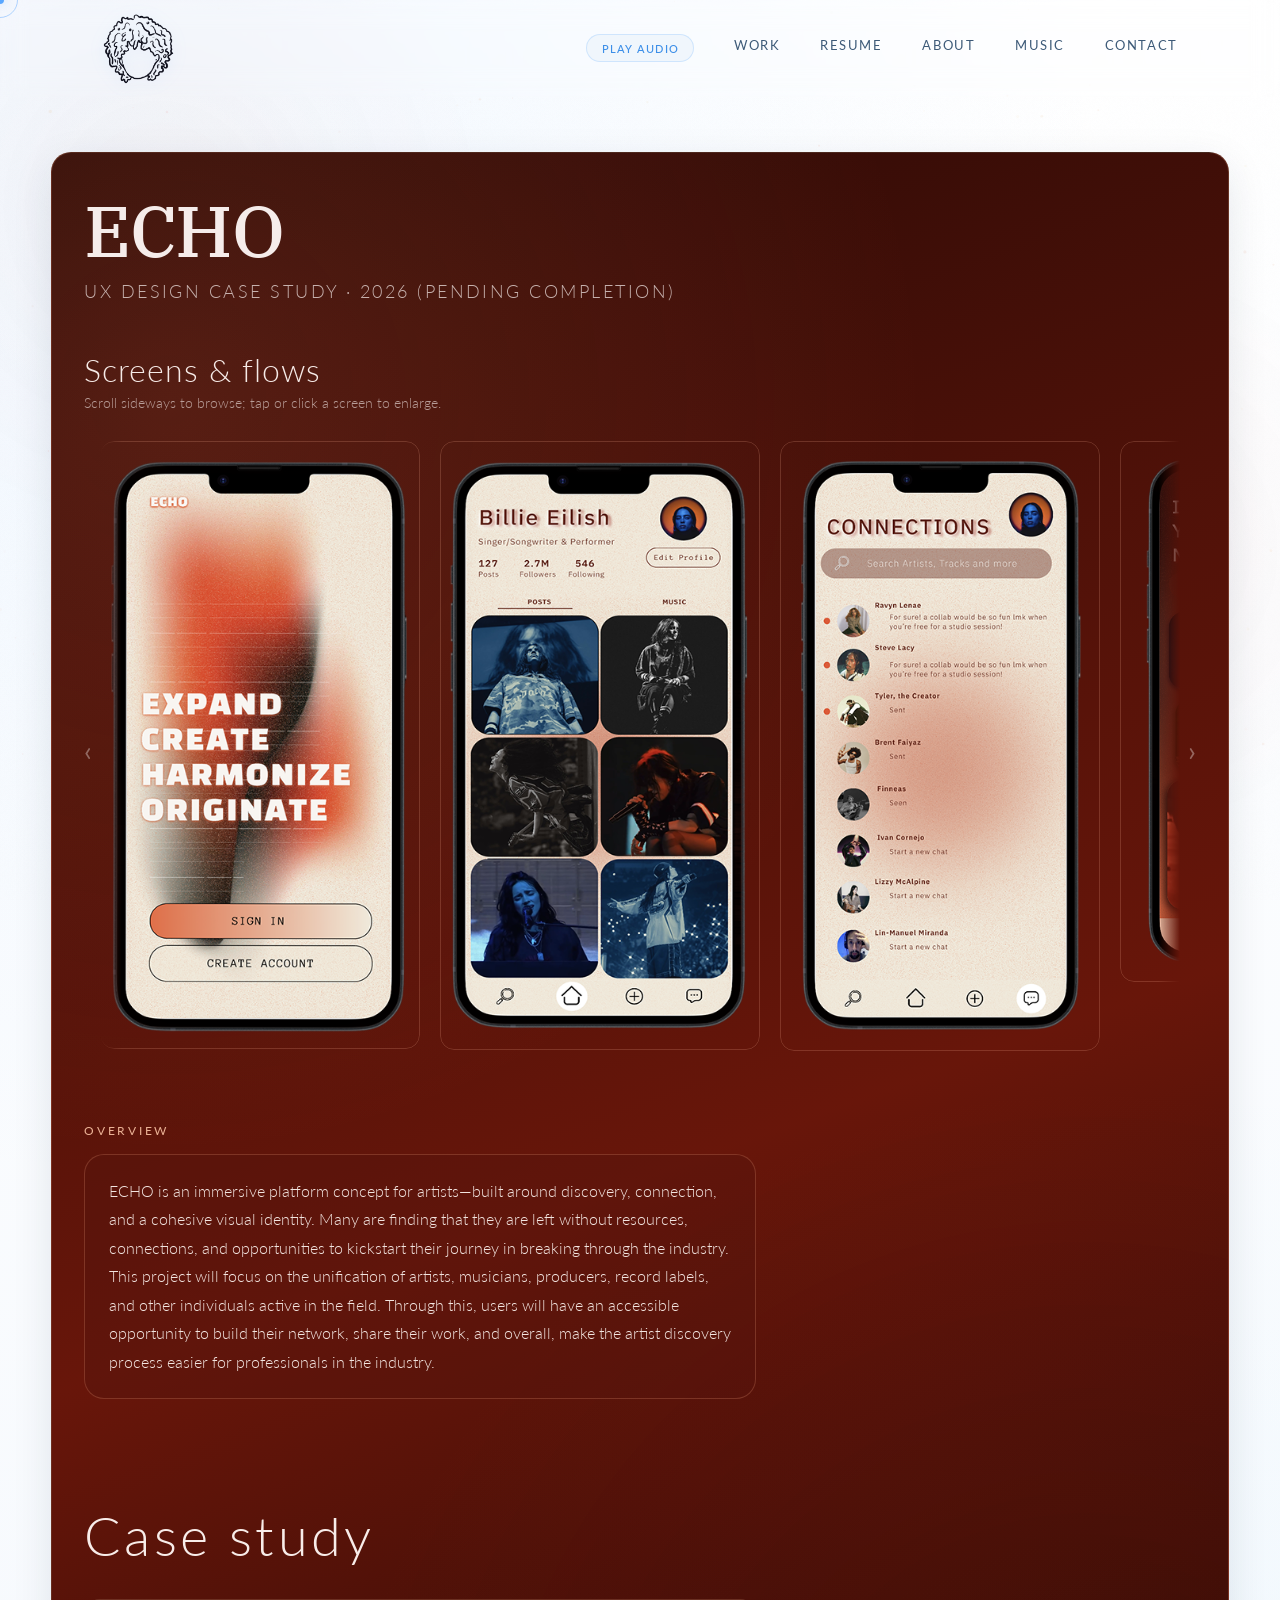
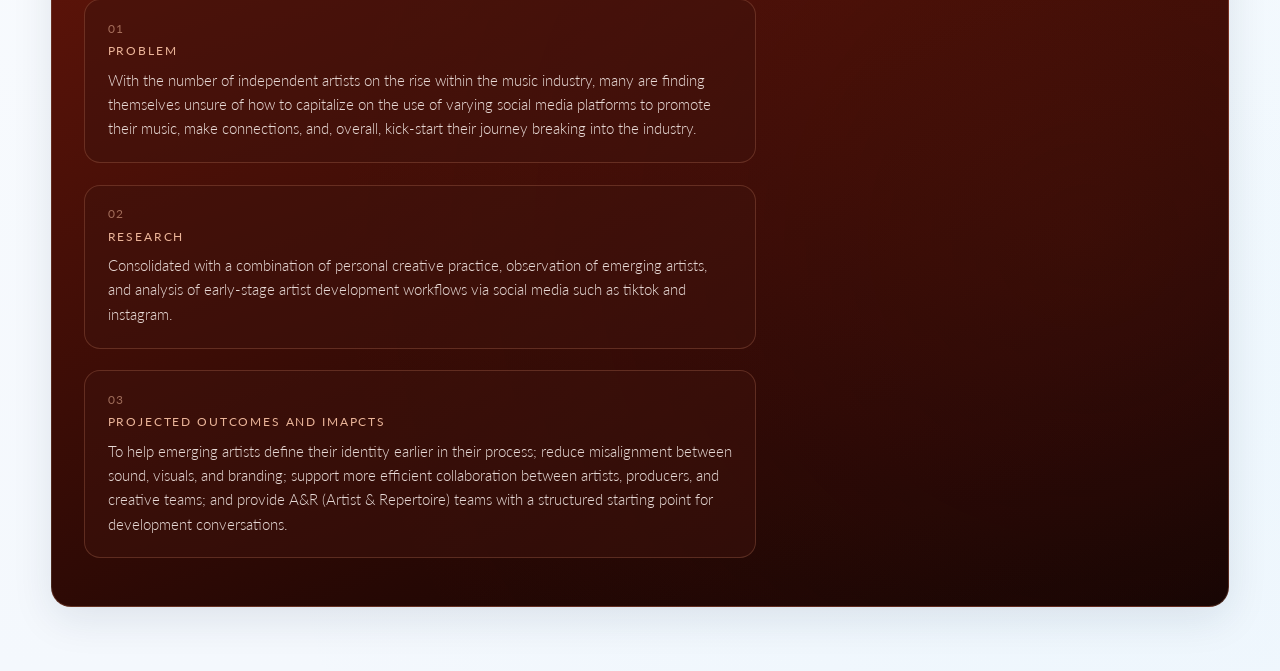
==== commit daff2994: "Complete Portfolio Update Formalized portfolio and centered it around product design, product manage" ====
--- a/echo.html
+++ b/echo.html
@@ -6,7 +6,7 @@
     <title>ECHO — Case Study | RiVER</title>
     <link rel="preconnect" href="https://fonts.googleapis.com">
     <link rel="preconnect" href="https://fonts.gstatic.com" crossorigin>
-    <link href="https://fonts.googleapis.com/css2?family=Freckle+Face&family=Lato:ital,wght@0,100;0,300;0,400;0,700;0,900;1,100;1,300;1,400;1,700;1,900&display=swap" rel="stylesheet">    
+    <link href="https://fonts.googleapis.com/css2?family=IBM+Plex+Serif:ital,wght@0,400;0,500;0,600&family=Lato:ital,wght@0,300;0,400;0,700&display=swap" rel="stylesheet">
     <link rel="stylesheet" href="style.css" />
 
   </head>
@@ -23,14 +23,14 @@
 
   <nav id="nav">
     <a href="index.html#hero" class="nav-logo">
-      <img src="River_Graphic_White.png" alt="RiVER" class="logo-mark" width="90" height="90"/>
+      <img src="RiVER_Graphic.png" alt="RiVER" class="logo-mark" width="72" height="72"/>
     </a>
       <ul class="nav-links"> 
         <li class="nav-audio-item">
           <button type="button" id="navAudioToggle" class="nav-audio-btn">Play audio</button>
         </li>
         <li><a href="index.html#work">Work</a></li>
-        <li><a href="./Ramirez_Rvier_Resume_Official_%20(1)%20(1).pdf" target="_blank" rel="noopener noreferrer">Resume</a></li>
+        <li><a href="River_Ramirez_Resume_NYU.pdf" target="_blank" rel="noopener noreferrer">Resume</a></li>
         <li><a href="index.html#about">About</a></li>
         <li><a href="index.html#music">Music</a></li>
         <li><a href="index.html#contact">Contact</a></li>  
--- a/style.css
+++ b/style.css
@@ -1,21 +1,25 @@
 :root { 
     /* Fixed nav overlap: titles & in-page anchors clear the bar */
     --nav-clearance: clamp(112px, 18vw, 152px);
-    --bg: #040915; 
-    --bg2: #081427; 
-    --surface: rgba(127, 176, 255, 0.08);
-    --border: rgba(133, 190, 255, 0.18); 
-    --border-hover: rgba(166, 219, 255, 0.38);
-    --text-primary: #e8f3ff; 
-    --text-secondary: #9bb9d8; 
-    --text-muted: #6384a8; 
-    --accent: #59a7ff; 
-    --accent2: #74d7ff; 
-    --accent3: #8ff2f8; 
-    --glow: rgba(89, 167, 255, 0.24); 
-    --glow2: rgba(116, 215, 255, 0.2); 
-    --radius: 24px; 
-    --radius-sm: 16px; 
+    --font-serif: "IBM Plex Serif", Georgia, "Times New Roman", serif;
+    --bg: #ffffff;
+    --bg2: #f4f8fd;
+    --surface: #ffffff;
+    --surface-muted: #f0f6fc;
+    --border: rgba(89, 167, 255, 0.22);
+    --border-hover: rgba(89, 167, 255, 0.45);
+    --text-primary: #0f2744;
+    --text-secondary: #3d5a78;
+    --text-muted: #6b849c;
+    --accent: #59a7ff;
+    --accent2: #3d8fe8;
+    --accent3: #74d7ff;
+    --glow: rgba(89, 167, 255, 0.14);
+    --glow2: rgba(89, 167, 255, 0.1);
+    --shadow-sm: 0 4px 20px rgba(15, 39, 68, 0.06);
+    --shadow-md: 0 12px 40px rgba(15, 39, 68, 0.1);
+    --radius: 20px;
+    --radius-sm: 14px;
 }
 
 *, *::before, *::after {margin: 0; padding: 0; box-sizing: border-box; }
@@ -24,12 +28,12 @@
 
 body { 
     background:
-        radial-gradient(circle at 10% 12%, rgba(89,167,255,0.16) 0%, transparent 34%),
-        radial-gradient(circle at 88% 82%, rgba(116,215,255,0.14) 0%, transparent 36%),
-        linear-gradient(160deg, var(--bg) 0%, var(--bg2) 55%, #07172a 100%);
+        radial-gradient(circle at 8% 8%, rgba(89, 167, 255, 0.08) 0%, transparent 42%),
+        radial-gradient(circle at 92% 88%, rgba(116, 215, 255, 0.06) 0%, transparent 40%),
+        linear-gradient(180deg, var(--bg) 0%, var(--bg2) 100%);
     color: var(--text-primary);
     font-family: "Lato", sans-serif;
-    font-weight: 500;
+    font-weight: 400;
     overflow-x: hidden;
     cursor: none;
 }
@@ -41,20 +45,21 @@
     top: 0; left: 0;
     pointer-events: none;
     z-index: 9999;
-    mix-blend-mode: difference;
+    mix-blend-mode: normal;
 }
 .cursor-dot {
     width: 8px; height: 8px;
-    background: #fff;
+    background: var(--accent);
     border-radius: 50%;
     transform: translate(-50%, -50%);
     transition: transform 0.1s ease;
+    box-shadow: 0 0 12px rgba(89, 167, 255, 0.4);
 }
 .cursor-ring {
     position: fixed;
     top: 0; left: 0;
     width: 36px; height: 36px;
-    border: 1px solid rgba(255,255,255,0.5);
+    border: 1px solid rgba(89, 167, 255, 0.45);
     border-radius: 50%;
     transform: translate(-50%, -50%);
     pointer-events: none;
@@ -63,21 +68,22 @@
 }
 .cursor-ring.hovering {
     width: 60px; height: 60px;
-    border-color: rgba(124,111,255,0.8);
+    border-color: rgba(89, 167, 255, 0.75);
 }
  /* ── Canvas Background ── */
 #bg-canvas {
     position: fixed;
     inset: 0;
     z-index: 0;
-    opacity: 0.78;
+    opacity: 0.22;
+    pointer-events: none;
 }
 .noise {
     position: fixed;
     inset: 0;
     z-index: 1;
     pointer-events: none;
-    opacity: 0.025;
+    opacity: 0.012;
     background-image: url("data:image/svg+xml,%3Csvg viewBox='0 0 256 256' xmlns='http://www.w3.org/2000/svg'%3E%3Cfilter id='noise'%3E%3CfeTurbulence type='fractalNoise' baseFrequency='0.9' numOctaves='4' stitchTiles='stitch'/%3E%3C/filter%3E%3Crect width='100%25' height='100%25' filter='url(%23noise)' opacity='1'/%3E%3C/svg%3E");
     background-size: 200px 200px;
 }
@@ -112,8 +118,9 @@
 }
 
 nav.scrolled {
-    background: rgba(6,18,35,0.72); 
+    background: rgba(255, 255, 255, 0.92);
     border-bottom-color: var(--border);
+    box-shadow: var(--shadow-sm);
 }
 
 .nav-logo {
@@ -128,11 +135,11 @@
     gap: 12px;
 }
 .logo-mark { 
-    width: 100px;
-    height: 100px;
+    width: 72px;
+    height: 72px;
     object-fit: contain;
-    filter: brightness(0) invert(1) drop-shadow(0 0 8px rgba(126, 197, 255, 0.2));
-    opacity: 0.95;
+    filter: drop-shadow(0 2px 8px rgba(89, 167, 255, 0.15));
+    opacity: 1;
 }
 .logo-fallback { 
     font-size: 1.05;
@@ -151,22 +158,22 @@
 .nav-audio-btn {
     font-family: "Lato", sans-serif;
     font-size: 0.68rem;
-    font-weight: 400;
-    letter-spacing: 0.12em;
+    font-weight: 500;
+    letter-spacing: 0.1em;
     text-transform: uppercase;
     padding: 0.42rem 0.9rem;
     border-radius: 999px;
-    border: 1px solid rgba(89, 167, 255, 0.35);
-    background: rgba(89, 167, 255, 0.12);
+    border: 1px solid var(--border);
+    background: var(--surface-muted);
     color: var(--accent2);
     cursor: pointer;
     transition: border-color 0.3s ease, color 0.3s ease, box-shadow 0.3s ease, background 0.3s ease;
 }
 
 .nav-audio-btn:hover {
-    border-color: rgba(116, 215, 255, 0.55);
+    border-color: var(--border-hover);
     color: var(--text-primary);
-    box-shadow: 0 0 20px rgba(89, 167, 255, 0.18);
+    box-shadow: var(--shadow-sm);
 }
 
 .nav-links a {
@@ -205,24 +212,51 @@
     scroll-margin-top: 0;
 }
 
+.hero-top {
+    display: flex;
+    align-items: center;
+    justify-content: flex-start;
+    gap: clamp(48px, 10vw, 140px);
+    width: 100%;
+    max-width: min(100%, 1040px);
+}
+
+.hero-heading {
+    flex: 0 1 auto;
+    min-width: 0;
+}
+
+.hero-logo-mark {
+    width: clamp(140px, 16vw, 200px);
+    height: clamp(140px, 16vw, 200px);
+    object-fit: contain;
+    flex-shrink: 0;
+    margin-left: 0;
+    margin-right: 0;
+    opacity: 0;
+    transform: translateY(12px);
+    animation: fadeUp 0.9s ease 0.55s forwards;
+    filter: drop-shadow(0 10px 28px rgba(89, 167, 255, 0.22));
+}
+
 .hero-label {
-    font-size: 2rem;
-    letter-spacing: 0.18em;
+    font-family: var(--font-serif);
+    font-size: 0.82rem;
+    letter-spacing: 0.16em;
     text-transform: uppercase;
-    color: var(--accent); 
-    margin-bottom: 24px; 
+    color: var(--accent2);
+    margin-bottom: 20px; 
     opacity: 0;
     transform: translateY(12px);
     animation: fadeUp 0.8s ease 0.2s forwards;
 }
 
 .hero-title {
-    font-family: "Freckle Face", system-ui, sans-serif;
-    /* min ≤ max: scales with viewport; middle term dominates on phones */
-    font-size: clamp(3rem, 17vw + 0.35rem, 9rem);
-    font-weight: 200; 
-    line-height: 0.95;
-    letter-spacing: 0.04em;
+    font-family: var(--font-serif);
+    font-size: clamp(3rem, 12vw + 0.35rem, 7rem);
+    font-weight: 500;
+    line-height: 0.98;
+    letter-spacing: -0.02em;
     color: var(--text-primary); 
     display: flex;
     align-items: baseline;
@@ -252,15 +286,16 @@
     -webkit-text-fill-color: currentColor;
     font-variant: normal;
     text-transform: lowercase;
-    font-size: 0.82em;
+    font-size: 0.88em;
+    font-style: normal;
   }
 
 
 .hero-tagline {
-    font-size: clamp(1rem, 2vw, 1.25rem);
+    font-size: clamp(1.05rem, 2vw, 1.3rem);
     font-weight: 300;
     color: var(--text-secondary);
-    max-width: 480px;
+    max-width: 560px;
     margin-top: 32px;
     line-height: 1.7;
     opacity: 0;
@@ -291,34 +326,34 @@
   }
   .btn-primary {
     background: var(--accent);
-    color: #eef7ff;
+    color: #ffffff;
     border: 1px solid var(--accent);
-    box-shadow: 0 10px 32px rgba(45, 116, 224, 0.3);
+    box-shadow: var(--shadow-sm);
   }
   .btn-primary:hover {
-    background: transparent;
-    color: var(--accent);
-    box-shadow: 0 0 32px var(--glow);
+    background: var(--accent2);
+    border-color: var(--accent2);
+    color: #ffffff;
+    box-shadow: var(--shadow-md);
   }
   .btn-ghost {
-    background: transparent;
+    background: #ffffff;
     color: var(--text-secondary);
     border: 1px solid var(--border);
   }
   .btn-ghost:hover {
     border-color: var(--border-hover);
     color: var(--text-primary);
+    background: var(--surface-muted);
   }
   .btn-audio {
-    background: rgba(89,167,255,0.14);
+    background: var(--surface-muted);
     color: var(--accent2);
-    border: 1px solid rgba(89,167,255,0.35);
-    backdrop-filter: blur(8px);
-    -webkit-backdrop-filter: blur(8px);
+    border: 1px solid var(--border);
   }
   .btn-audio:hover {
-    border-color: rgba(116,215,255,0.6);
-    box-shadow: 0 0 28px rgba(89,167,255,0.22);
+    border-color: var(--border-hover);
+    box-shadow: var(--shadow-sm);
     color: var(--text-primary);
   }
 
@@ -415,16 +450,17 @@
 }
 
 .section-title {
-    font-family: "Freckle Face", system-ui;
-    font-size: clamp(2.5rem, 5vw, 4rem);
-    font-weight: 300; 
-    line-height: 1;
+    font-family: var(--font-serif);
+    font-size: clamp(2.25rem, 4.5vw, 3.5rem);
+    font-weight: 500;
+    line-height: 1.08;
     color: var(--text-primary);
+    letter-spacing: -0.02em;
 }
 
 .section-title em {
-    /*font-style: italic;*/
     color: var(--accent);
+    font-style: normal;
 }
 
 /* Work */ 
@@ -457,24 +493,24 @@
 .folder-tab {
     align-self: flex-end;
     width: clamp(150px, 48%, 220px);
-    height: 50px;
-    background:linear-gradient(180deg, rgba(116, 215, 255, 0.52), rgba(72, 140, 220, 0.38));
-    border: 1px solid rgba(150, 220, 255, 0.55);
+    height: 44px;
+    background: linear-gradient(180deg, #e8f2fc 0%, #d4e8fa 100%);
+    border: 1px solid var(--border);
     border-bottom: none;
-    border-radius: 20px 20px 0px 0px;
-    transition: brackground 0.4s ease, border-color 0.4s ease, box-shadow 0.4s ease;
-    position: relative; 
+    border-radius: 16px 16px 0 0;
+    transition: background 0.3s ease, border-color 0.3s ease, box-shadow 0.3s ease;
+    position: relative;
     z-index: 10;
-    margin-bottom: -5px;
+    margin-bottom: -4px;
     flex-shrink: 0;
-    box-shadow: 0 2px 12px rgba(0, 0, 0, 0.2);
+    box-shadow: var(--shadow-sm);
 }
 
 .folder-wrap:hover .folder-tab {
-    border-color: rgba(180, 232, 255, 0.75);
-    background:   rgba(89, 167, 255, 0.52);
-    box-shadow: 0 0 28px rgba(89, 167, 255, 0.28);
-  }
+    border-color: var(--border-hover);
+    background: linear-gradient(180deg, #dceeff 0%, #c5e0fc 100%);
+    box-shadow: var(--shadow-md);
+}
   .folder-wrap--featured {
     grid-column: span 2;
   }
@@ -483,33 +519,35 @@
     background: var(--surface);
     border: 1px solid var(--border);
     border-radius: var(--radius) 0 var(--radius-sm) var(--radius-sm);
-    padding: 40px;
+    padding: 28px;
     position: relative;
     overflow: hidden;
-    transition: border-color 0.4s ease, transform 0.4s ease, box-shadow 0.4s ease, background 0.4s ease;
+    transition: border-color 0.3s ease, transform 0.3s ease, box-shadow 0.3s ease;
     cursor: none;
+    box-shadow: var(--shadow-sm);
   }
   .project-card::before {
     content: '';
     position: absolute;
     inset: 0;
-    background: radial-gradient(ellipse at 0% 0%, var(--glow), transparent 60%);
+    background: linear-gradient(135deg, rgba(89, 167, 255, 0.04), transparent 55%);
     opacity: 0;
-    transition: opacity 0.4s ease;
+    transition: opacity 0.3s ease;
     pointer-events: none;
   }
   .folder-wrap:hover .project-card {
-    border-color: rgba(89,167,255,0.55);
-    background: linear-gradient(170deg, rgba(98, 166, 255, 0.13), rgba(62, 117, 199, 0.08));
-    transform: translateY(-6px) rotate(-0.35deg);
-    box-shadow: 0 24px 64px rgba(0,0,0,0.4);
+    border-color: var(--border-hover);
+    background: #ffffff;
+    transform: translateY(-4px);
+    box-shadow: var(--shadow-md);
   }
   .folder-wrap:hover .project-card::before { opacity: 1; }
   .project-card.featured {
     display: grid;
     grid-template-columns: 1fr 1fr;
-    gap: 48px;
-    align-items: center;
+    gap: 32px;
+    align-items: stretch;
+    padding: 32px;
   }
   .project-card.featured::before {
     background: radial-gradient(ellipse at 30% 50%, var(--glow), transparent 60%);
@@ -517,29 +555,31 @@
 
   .project-tag {
     display: inline-block;
-    font-size: 0.7rem;
-    letter-spacing: 0.14em;
+    font-size: 0.68rem;
+    letter-spacing: 0.12em;
     text-transform: uppercase;
-    color: var(--accent);
-    margin-bottom: 16px;
+    color: var(--accent2);
+    margin-bottom: 12px;
     padding: 4px 12px;
-    background: rgba(89,167,255,0.14);
-    border: 1px solid rgba(89,167,255,0.32);
+    background: var(--surface-muted);
+    border: 1px solid var(--border);
     border-radius: 100px;
+    font-weight: 500;
   }
   .project-title {
-    font-family: 'Lato', sans-serif;
-    font-size: 2rem;
-    font-weight: 400;
+    font-family: var(--font-serif);
+    font-size: 1.65rem;
+    font-weight: 500;
     color: var(--text-primary);
-    margin-bottom: 12px;
+    margin-bottom: 10px;
     line-height: 1.2;
+    letter-spacing: -0.01em;
   }
   .project-desc {
-    font-size: 0.9rem;
+    font-size: 0.92rem;
     color: var(--text-secondary);
-    line-height: 1.7;
-    margin-bottom: 28px;
+    line-height: 1.65;
+    margin-bottom: 20px;
   }
   .project-tech {
     display: flex;
@@ -556,14 +596,17 @@
     transition: border-color 0.3s, color 0.3s;
   }
   .folder-wrap:hover .tech-tag {
-    border-color: rgba(255,255,255,0.15);
+    border-color: var(--border-hover);
     color: var(--text-secondary);
   }
   .project-visual {
-    aspect-ratio: 16/10;
+    aspect-ratio: auto;
+    min-height: 220px;
     border-radius: var(--radius-sm);
     overflow: hidden;
     position: relative;
+    background: var(--surface-muted);
+    border: 1px solid var(--border);
   }
   .project-visual canvas {
     width: 100%; height: 100%;
@@ -585,6 +628,291 @@
   .project-link svg { transition: transform 0.3s ease; }
   .folder-wrap:hover .project-link svg { transform: translateX(4px); }
 
+/* ── Project folder previews (mini device mockups) ── */
+.project-preview {
+  display: flex;
+  align-items: center;
+  justify-content: center;
+  padding: 24px 16px 18px;
+  margin: -28px -28px 20px;
+  background: linear-gradient(165deg, #eef5fc 0%, #ffffff 55%, #f8fbff 100%);
+  border-bottom: 1px solid var(--border);
+  min-height: 200px;
+}
+
+.project-card.featured .project-preview {
+  margin: 0;
+  height: 100%;
+  min-height: 300px;
+  border-bottom: none;
+  border-radius: var(--radius-sm);
+  border: 1px solid var(--border);
+  background: linear-gradient(165deg, #e8f2fc 0%, #ffffff 50%, #f4f9ff 100%);
+}
+
+.pp-device {
+  background: linear-gradient(165deg, #3a3a40 0%, #141416 55%, #0c0c0e 100%);
+  border-radius: 30px;
+  padding: 8px;
+  box-shadow:
+    0 20px 48px rgba(15, 39, 68, 0.16),
+    0 0 0 1px rgba(15, 39, 68, 0.08),
+    inset 0 1px 0 rgba(255, 255, 255, 0.12);
+  transition: transform 0.35s ease, box-shadow 0.35s ease;
+}
+
+.folder-wrap:hover .pp-device {
+  transform: translateY(-3px);
+  box-shadow:
+    0 24px 52px rgba(15, 39, 68, 0.2),
+    0 0 0 1px rgba(89, 167, 255, 0.15),
+    inset 0 1px 0 rgba(255, 255, 255, 0.12);
+}
+
+.pp-device--featured {
+  padding: 9px;
+  border-radius: 34px;
+}
+
+.pp-device__island {
+  width: 58px;
+  height: 15px;
+  background: #08080a;
+  border-radius: 0 0 11px 11px;
+  margin: 0 auto -8px;
+  position: relative;
+  z-index: 3;
+  box-shadow: 0 2px 6px rgba(0, 0, 0, 0.35);
+}
+
+.pp-device__viewport {
+  width: 128px;
+  height: 278px;
+  border-radius: 24px;
+  overflow: hidden;
+  background: #0a0a0c;
+  position: relative;
+}
+
+.project-card.featured .pp-device__viewport {
+  width: 172px;
+  height: 372px;
+  border-radius: 26px;
+}
+
+.pp-preview-img {
+  width: 100%;
+  height: 100%;
+  object-fit: cover;
+  object-position: top center;
+  display: block;
+}
+
+.project-preview--brand {
+  background: linear-gradient(165deg, #f0f0f2 0%, #ffffff 100%);
+}
+
+.pp-brand-frame {
+  width: min(100%, 200px);
+  aspect-ratio: 4 / 5;
+  border-radius: 4px;
+  overflow: hidden;
+  box-shadow:
+    0 18px 40px rgba(15, 39, 68, 0.14),
+    0 0 0 1px rgba(15, 39, 68, 0.06);
+  transform: rotate(-2deg);
+  transition: transform 0.35s ease;
+}
+
+.folder-wrap:hover .pp-brand-frame {
+  transform: rotate(0deg) scale(1.02);
+}
+
+.pp-brand-img {
+  width: 100%;
+  height: 100%;
+  object-fit: cover;
+  display: block;
+}
+
+.pp-screen {
+  --pp-scale: 0.303;
+  width: 390px;
+  height: 844px;
+  transform: scale(var(--pp-scale));
+  transform-origin: top left;
+  position: relative;
+  overflow: hidden;
+}
+
+.project-card.featured .pp-screen {
+  --pp-scale: 0.379;
+}
+
+/* ECHO preview */
+.pp-screen--echo {
+  background: #ebe3d6;
+  font-family: 'Lato', sans-serif;
+}
+
+.pp-screen--echo .pp-echo-glow {
+  position: absolute;
+  inset: 20% 10% 30%;
+  background: radial-gradient(ellipse, rgba(232, 90, 43, 0.7), transparent 70%);
+  filter: blur(12px);
+}
+
+.pp-screen--echo .pp-echo-word {
+  position: absolute;
+  top: 44px;
+  left: 16px;
+  font-size: 18px;
+  font-weight: 700;
+  letter-spacing: 0.18em;
+  color: #fff;
+}
+
+.pp-screen--echo .pp-echo-lines {
+  position: absolute;
+  top: 38%;
+  left: 16px;
+  display: flex;
+  flex-direction: column;
+  gap: 6px;
+}
+
+.pp-screen--echo .pp-echo-lines span {
+  font-size: 22px;
+  font-weight: 800;
+  color: #fff;
+  text-shadow: 0 0 16px rgba(232, 90, 43, 0.5);
+}
+
+.pp-screen--echo .pp-echo-btn {
+  position: absolute;
+  bottom: 48px;
+  left: 16px;
+  right: 16px;
+  height: 40px;
+  border-radius: 999px;
+  background: linear-gradient(90deg, #e85a2b, #f0d4b8);
+}
+
+/* Recover preview */
+.pp-screen--recover {
+  background: #f9faff;
+  font-family: 'Montserrat', 'Lato', sans-serif;
+}
+
+.pp-screen--recover .pp-recover-header {
+  padding: 34px 14px 4px;
+  font-size: 9px;
+  font-weight: 700;
+  letter-spacing: 0.12em;
+  text-transform: uppercase;
+  color: #212f9b;
+}
+
+.pp-screen--recover .pp-recover-score {
+  margin: 8px 14px 0;
+  padding: 14px;
+  border-radius: 18px;
+  background: #212f9b;
+  color: #fff;
+}
+
+.pp-screen--recover .pp-recover-score strong {
+  font-size: 28px;
+  display: block;
+  line-height: 1;
+}
+
+.pp-screen--recover .pp-recover-score span {
+  font-size: 10px;
+  color: #b3e052;
+  letter-spacing: 0.08em;
+  text-transform: uppercase;
+}
+
+.pp-screen--recover .pp-recover-card {
+  margin: 10px 14px;
+  padding: 10px;
+  border-radius: 14px;
+  background: #fff;
+  box-shadow: 0 2px 10px rgba(33, 47, 155, 0.08);
+  font-size: 11px;
+  color: #212f9b;
+  font-weight: 600;
+}
+
+.pp-screen--recover .pp-recover-nav {
+  position: absolute;
+  bottom: 0;
+  left: 0;
+  right: 0;
+  height: 36px;
+  background: #fff;
+  border-top: 1px solid rgba(33, 47, 155, 0.1);
+  box-shadow: 0 -4px 12px rgba(33, 47, 155, 0.06);
+}
+
+/* Ravyn preview */
+.pp-screen--ravyn {
+  background: #292828;
+  color: #ececec;
+}
+
+.pp-screen--ravyn .pp-ravyn-title {
+  padding: 52px 14px 8px;
+  font-family: var(--font-serif);
+  font-size: 20px;
+  font-weight: 500;
+}
+
+.pp-screen--ravyn .pp-ravyn-grid {
+  display: grid;
+  grid-template-columns: 1fr 1fr;
+  gap: 6px;
+  padding: 0 14px;
+}
+
+.pp-screen--ravyn .pp-ravyn-grid div {
+  aspect-ratio: 1;
+  border-radius: 8px;
+  background: linear-gradient(145deg, #4a4a4a, #1a1a1a);
+}
+
+/* LUNØSA preview */
+.pp-screen--lunosa {
+  background: #0e0e12;
+  color: #f5f5f7;
+}
+
+.pp-screen--lunosa .pp-lunosa-hero {
+  padding: 52px 14px 12px;
+  font-size: 22px;
+  font-weight: 700;
+  letter-spacing: 0.2em;
+}
+
+.pp-screen--lunosa .pp-lunosa-block {
+  margin: 8px 14px;
+  height: 56px;
+  border-radius: 10px;
+  background: linear-gradient(90deg, #3a3a50, #1e1e2a);
+  border: 1px solid rgba(255, 255, 255, 0.08);
+}
+
+.pp-screen--lunosa .pp-lunosa-nav {
+  position: absolute;
+  bottom: 0;
+  left: 0;
+  right: 0;
+  height: 44px;
+  background: rgba(255, 255, 255, 0.06);
+  border-top: 1px solid rgba(255, 255, 255, 0.08);
+}
+
 
 
 
@@ -647,22 +975,23 @@
 .stat-card {
     background: var(--surface);
     border: 1px solid var(--border);
-    border-radius: var(--radius); 
-    padding: 28px 32px; 
-    transition: border-color 0.3s, box-shadow 0.3; 
+    border-radius: var(--radius);
+    padding: 28px 32px;
+    transition: border-color 0.3s, box-shadow 0.3s;
+    box-shadow: var(--shadow-sm);
 }
 
 .stat-card:hover {
     border-color: var(--border-hover);
-    box-shadow: 0 0 38px rgba(35, 90, 170, 0.34);
+    box-shadow: var(--shadow-md);
 }
 
 .stat-number {
-    font-family: "Lato", sans-serif;
-    font-size: 3rem;
-    font-weight: 300;
+    font-family: var(--font-serif);
+    font-size: 1.75rem;
+    font-weight: 500;
     color: var(--text-primary);
-    line-height: 1;
+    line-height: 1.2;
     margin-bottom: 6px;
 }
 
@@ -687,12 +1016,13 @@
 .service-card {
     background: var(--surface);
     border: 1px solid var(--border);
-    border-radius: calc(var(--radius) + 6px) calc(var(--radius) - 2px) calc(var(--radius) + 10px) calc(var(--radius) - 4px);
-    padding: 36px;
-    transition: all 0.4s ease;
+    border-radius: var(--radius);
+    padding: 32px;
+    transition: all 0.3s ease;
     cursor: none;
     position: relative;
     overflow: hidden;
+    box-shadow: var(--shadow-sm);
 }
 
 
@@ -710,17 +1040,17 @@
 
 .service-card:hover {
     border-color: var(--border-hover);
-    transform: translateY(-6px) rotate(0.4deg);
-    box-shadow: 0 20px 50px rgba(0,0,0,0.5);
+    transform: translateY(-4px);
+    box-shadow: var(--shadow-md);
 }
 
 
 .service-card:hover::after { transform: scaleX(1); }
 
 .service-title {
-    font-family: 'Lato', sans-serif;
-    font-size: 1.5rem;
-    font-weight: 400;
+    font-family: var(--font-serif);
+    font-size: 1.35rem;
+    font-weight: 500;
     color: var(--text-primary);
     margin-bottom: 12px;
 }
@@ -748,12 +1078,11 @@
 
 .music-player,
 .music-note {
-    background: linear-gradient(145deg, rgba(122, 189, 255, 0.14), rgba(44, 88, 139, 0.08));
-    border: 1px solid rgba(150, 210,255, 0,24);
-    border-radius: 28px; 
-    padding: 28px;
-    backdrop-filter: blur(14px);
-    box-shadow: 0 20px 48px rgba(0, 0, 0, 0.28);
+    background: var(--surface);
+    border: 1px solid var(--border);
+    border-radius: var(--radius);
+    padding: 32px;
+    box-shadow: var(--shadow-sm);
 }
 
 
@@ -767,17 +1096,20 @@
 
 
 .track-title {
-    font-family: 'Lato', sans-serif;
-    font-size: 2rem; 
-    line-height: 1.1;
-    margin-bottom: 8px; 
+    font-family: var(--font-serif);
+    font-size: 1.35rem;
+    font-weight: 500;
+    line-height: 1.2;
+    color: var(--text-primary);
+    margin-bottom: 12px;
 }
 
 
 .track-meta {
     color: var(--text-secondary);
-    font-size: 0.9rem;
-    margin-bottom: 20px;
+    font-size: 0.875rem;
+    line-height: 1.7;
+    margin-bottom: 0;
 }
 
 
@@ -786,11 +1118,12 @@
     height: 62px;
     border-radius: 18px;
     background:
-      radial-gradient(circle at 15% 50%, rgba(116,215,255,0.25), transparent 45%),
-      repeating-linear-gradient(90deg, rgba(146,213,255,0.15) 0 2px, transparent 2px 9px),
-      rgba(2, 16, 34, 0.55);
-    border: 1px solid rgba(150, 210, 255, 0.2);
-    margin-bottom: 20px;
+      radial-gradient(circle at 15% 50%, rgba(89, 167, 255, 0.12), transparent 45%),
+      repeating-linear-gradient(90deg, rgba(89, 167, 255, 0.1) 0 2px, transparent 2px 9px),
+      var(--surface-muted);
+    border: 1px solid var(--border);
+    margin-top: 16px;
+    margin-bottom: 16px;
 }
 
 .music-controls {
@@ -802,21 +1135,20 @@
 
 
 .music-btn {
-    border: 1px solid rgba(150,210, 255, 0.28); 
-    border-radius: 999px; 
-    background: rgba(116, 215, 255, 0.1);
+    border: 1px solid var(--border);
+    border-radius: 999px;
+    background: var(--surface-muted);
     color: var(--text-primary);
-    padding: 10px 18px; 
+    padding: 10px 18px;
     font-size: 0.8em;
     text-transform: uppercase;
-    cursor: none; 
+    cursor: none;
     transition: all 0.3s ease;
 }
 
-
 .music-btn:hover {
-    border-color: var(--accent2);
-    box-shadow: 0 0 20px rgba(116, 215, 255, 0.24);
+    border-color: var(--border-hover);
+    box-shadow: var(--shadow-sm);
 }
 
 /* Contact */ 
@@ -828,27 +1160,29 @@
 }
 
 .contact-headline {
-    font-family: "Freckle Face", system-ui;
-    font-size: clamp(3rem, 8vw, 7rem);
-    font-weight: 300;
-    line-height: 1.05;
+    font-family: var(--font-serif);
+    font-size: clamp(2.5rem, 7vw, 5rem);
+    font-weight: 500;
+    line-height: 1.08;
     color: var(--text-primary);
     margin-bottom: 32px;
+    letter-spacing: -0.02em;
 }
 
 .contact-headline em { 
     background: linear-gradient(135deg, var(--accent), var(--accent2));
     -webkit-background-clip: text;
     -webkit-text-fill-color: transparent;
-    background-clip: text
+    background-clip: text;
+    font-style: normal;
 }
 
 .contact-sub {
-    font-size: 2rem;
+    font-size: 1.25rem;
     color: var(--text-secondary);
-    max-width: 420px;
-    line-height: 1.7;
-    margin-bottom: 48px;
+    max-width: 480px;
+    line-height: 1.6;
+    margin-bottom: 40px;
 }
 
 
@@ -899,7 +1233,7 @@
 .social-link:hover {
     border-color: var(--accent);
     color: var(--accent);
-    box-shadow: 0 0 20px var(--glow);
+    box-shadow: var(--shadow-sm);
 }
 
 
@@ -940,7 +1274,12 @@
   @media (max-width: 900px) {
     .projects-grid { grid-template-columns: 1fr; }
     .folder-wrap--featured { grid-column: span 1; }
-    .project-card.featured { grid-template-columns: 1fr; }
+    .project-card.featured {
+    grid-template-columns: 1fr;
+  }
+  .project-card.featured .project-preview {
+    min-height: 240px;
+  }
     .about-grid { grid-template-columns: 1fr; gap: 48px; }
     .services-grid { grid-template-columns: 1fr; }
     .music-grid { grid-template-columns: 1fr; }
@@ -1030,13 +1369,22 @@
       min-height: auto;
       padding-bottom: clamp(2rem, 8vw, 4rem);
     }
+    .hero-top {
+      align-items: flex-end;
+      gap: 16px;
+    }
+    .hero-logo-mark {
+      width: clamp(100px, 22vw, 140px);
+      height: clamp(100px, 22vw, 140px);
+      margin-right: 0;
+    }
     .hero-title {
       font-size: clamp(3.35rem, 19vw + 0.4rem, 8rem);
       letter-spacing: 0.03em;
     }
     .hero-label {
-      font-size: clamp(0.68rem, 2.8vw, 1rem);
-      letter-spacing: 0.12em;
+      font-size: clamp(0.72rem, 2.5vw, 0.82rem);
+      letter-spacing: 0.14em;
       margin-bottom: 16px;
     }
     .hero-name {
@@ -1086,12 +1434,12 @@
       font-size: 2.25rem;
     }
     .track-title {
-      font-size: 1.5rem;
+      font-size: 1.35rem;
     }
     .music-player,
     .music-note {
-      padding: 20px;
-      border-radius: 20px;
+      padding: 32px;
+      border-radius: var(--radius);
     }
     .contact-headline {
       font-size: clamp(2.25rem, 11vw, 3.25rem);
@@ -1112,86 +1460,81 @@
     }
   }
 
-/* ── Ravyn case study — charcoal gray (#292828) atmosphere ── */
+/* ── Ravyn case study — light page shell, charcoal theme panel ── */
 
 body.ravyn-page {
+  background:
+    radial-gradient(circle at 8% 8%, rgba(89, 167, 255, 0.08) 0%, transparent 42%),
+    radial-gradient(circle at 92% 88%, rgba(116, 215, 255, 0.06) 0%, transparent 40%),
+    linear-gradient(180deg, var(--bg) 0%, var(--bg2) 100%);
+  color: var(--text-primary);
+}
+
+body.ravyn-page #bg-canvas {
+  opacity: 0.22;
+}
+
+body.ravyn-page .noise {
+  opacity: 0.012;
+}
+
+body.ravyn-page .ravyn-main {
+  position: relative;
+  z-index: 2;
+  padding-top: var(--nav-clearance);
+  padding-bottom: 4rem;
+}
+
+body.ravyn-page .ravyn-section {
+  min-height: auto;
+  display: block;
+  margin: 0 max(24px, 4vw);
+  padding: clamp(1.5rem, 4vw, 2.5rem) clamp(1.25rem, 3vw, 2rem) 3rem;
+  border-radius: var(--radius);
+  border: 1px solid rgba(255, 255, 255, 0.1);
   background:
     radial-gradient(circle at 10% 12%, rgba(255, 255, 255, 0.06) 0%, transparent 38%),
     radial-gradient(circle at 88% 82%, rgba(120, 118, 118, 0.12) 0%, transparent 40%),
     linear-gradient(160deg, #141414 0%, #292828 48%, #0a0a0a 100%);
-}
-
-body.ravyn-page #bg-canvas {
-  opacity: 0.72;
-}
-
-body.ravyn-page .noise {
-  opacity: 0.035;
-}
-
-body.ravyn-page .ravyn-main {
+  box-shadow: var(--shadow-md);
+}
+
+/* ── ECHO case study — light page shell, maroon theme panel ── */
+body.echo-page {
+  background:
+    radial-gradient(circle at 8% 8%, rgba(89, 167, 255, 0.08) 0%, transparent 42%),
+    radial-gradient(circle at 92% 88%, rgba(116, 215, 255, 0.06) 0%, transparent 40%),
+    linear-gradient(180deg, var(--bg) 0%, var(--bg2) 100%);
+  color: var(--text-primary);
+}
+
+body.echo-page #bg-canvas {
+  opacity: 0.22;
+}
+
+body.echo-page .noise {
+  opacity: 0.012;
+}
+
+body.echo-page .echo-main {
   position: relative;
   z-index: 2;
   padding-top: var(--nav-clearance);
-}
-
-body.ravyn-page .ravyn-section {
+  padding-bottom: 4rem;
+}
+
+body.echo-page .echo-section {
   min-height: auto;
   display: block;
-  padding: 1.25rem max(24px, 4vw) 4rem;
-}
-
-body.ravyn-page .nav-links a {
-  color: #ffffff;
-}
-
-body.ravyn-page .nav-links a:hover {
-  color: #ffffff;
-}
-
-body.ravyn-page .nav-audio-btn {
-  border-color: rgba(200, 210, 255, 0.35);
-  background: rgba(255, 255, 255, 0.08);
-  color: #ececec;
-}
-
-body.ravyn-page .nav-audio-btn:hover {
-  border-color: rgba(180, 200, 255, 0.55);
-  color: #ffffff;
-  box-shadow: 0 0 20px rgba(160, 190, 255, 0.12);
-}
-
-body.ravyn-page nav.scrolled {
-  background: rgba(22, 22, 22, 0.82);
-  border-bottom-color: rgba(255, 255, 255, 0.12);
-}
-
-/* ── ECHO case study — maroon atmosphere (#68160A), white nav links ── */
-body.echo-page {
+  margin: 0 max(24px, 4vw);
+  padding: clamp(1.5rem, 4vw, 2.5rem) clamp(1.25rem, 3vw, 2rem) 3rem;
+  border-radius: var(--radius);
+  border: 1px solid rgba(255, 170, 130, 0.2);
   background:
     radial-gradient(circle at 10% 12%, rgba(232, 112, 78, 0.17) 0%, transparent 36%),
     radial-gradient(circle at 88% 82%, rgba(140, 36, 24, 0.14) 0%, transparent 38%),
     linear-gradient(160deg, #2a0a06 0%, #68160A 50%, #0f0302 100%);
-}
-
-body.echo-page #bg-canvas {
-  opacity: 0.74;
-}
-
-body.echo-page .noise {
-  opacity: 0.032;
-}
-
-body.echo-page .echo-main {
-  position: relative;
-  z-index: 2;
-  padding-top: var(--nav-clearance);
-}
-
-body.echo-page .echo-section {
-  min-height: auto;
-  display: block;
-  padding: 1.25rem max(24px, 4vw) 4rem;
+  box-shadow: var(--shadow-md);
 }
 
 /* Echo case study sections: undo global `section { display:flex }` so headings stack above content */
@@ -1202,32 +1545,7 @@
   padding: 0;
 }
 
-body.echo-page .nav-links a {
-  color: #ffffff;
-}
-
-body.echo-page .nav-links a:hover {
-  color: #ffffff;
-}
-
-body.echo-page .nav-audio-btn {
-  border-color: rgba(255, 190, 165, 0.4);
-  background: rgba(255, 120, 90, 0.12);
-  color: rgba(255, 246, 242, 0.95);
-}
-
-body.echo-page .nav-audio-btn:hover {
-  border-color: rgba(255, 200, 170, 0.65);
-  color: #ffffff;
-  box-shadow: 0 0 22px rgba(255, 140, 110, 0.2);
-}
-
-body.echo-page nav.scrolled {
-  background: rgba(52, 10, 6, 0.78);
-  border-bottom-color: rgba(255, 170, 130, 0.22);
-}
-
-/* ── Case study pages: custom cursor (index-style motion, themed colors) ── */
+/* ── Case study pages: custom cursor (index-style motion) ── */
 body.echo-page,
 body.ravyn-page {
   cursor: none;
@@ -1264,38 +1582,38 @@
   cursor: none;
 }
 
-/* ECHO — warm maroon / ember accent */
+/* ECHO — default portfolio cursor on light shell */
 body.echo-page .cursor-dot {
-  background: #fff5f0;
-  box-shadow: 0 0 16px rgba(255, 160, 130, 0.45);
+  background: var(--accent);
+  box-shadow: 0 0 12px rgba(89, 167, 255, 0.4);
 }
 
 body.echo-page .cursor-ring {
-  border: 1px solid rgba(255, 190, 165, 0.55);
+  border: 1px solid rgba(89, 167, 255, 0.45);
 }
 
 body.echo-page .cursor-ring.hovering {
   width: 60px;
   height: 60px;
-  border-color: rgba(255, 130, 95, 0.92);
-  box-shadow: 0 0 28px rgba(255, 120, 90, 0.35);
-}
-
-/* Ravyn — cool graphite / silver accent */
+  border-color: rgba(89, 167, 255, 0.75);
+  box-shadow: none;
+}
+
+/* Ravyn — default portfolio cursor on light shell */
 body.ravyn-page .cursor-dot {
-  background: #ececec;
-  box-shadow: 0 0 14px rgba(255, 255, 255, 0.15);
+  background: var(--accent);
+  box-shadow: 0 0 12px rgba(89, 167, 255, 0.4);
 }
 
 body.ravyn-page .cursor-ring {
-  border: 1px solid rgba(220, 220, 220, 0.38);
+  border: 1px solid rgba(89, 167, 255, 0.45);
 }
 
 body.ravyn-page .cursor-ring.hovering {
   width: 60px;
   height: 60px;
-  border-color: rgba(180, 210, 255, 0.65);
-  box-shadow: 0 0 24px rgba(160, 190, 255, 0.12);
+  border-color: rgba(89, 167, 255, 0.75);
+  box-shadow: none;
 }
 
 @media (hover: none), (pointer: coarse) {
@@ -1324,11 +1642,11 @@
 }
 
 .case-title {
-  font-family: 'Freckle Face', system-ui, sans-serif;
+  font-family: var(--font-serif);
   font-size: clamp(2.75rem, 8vw, 4.5rem);
-  font-weight: 400;
+  font-weight: 500;
   line-height: 1.05;
-  letter-spacing: 0.02em;
+  letter-spacing: -0.02em;
   color: var(--text-primary);
 }
 
@@ -1603,6 +1921,876 @@
   max-width: 42rem;
 }
 
+body.echo-page .case-hero + .echo-block--overview {
+  margin-top: clamp(1.5rem, 4vw, 2.5rem);
+  padding-top: 0;
+}
+
+body.echo-page .echo-block--flow {
+  margin-top: clamp(2rem, 5vw, 3rem);
+}
+
+/* App flow strip */
+body.echo-page .echo-flow {
+  display: flex;
+  align-items: center;
+  flex-wrap: wrap;
+  gap: 0.5rem 0.25rem;
+  list-style: none;
+  margin: 0;
+  padding: 1.25rem 1.5rem;
+  border-radius: var(--radius);
+  background: rgba(62, 18, 12, 0.45);
+  border: 1px solid rgba(255, 170, 130, 0.18);
+}
+
+body.echo-page .echo-flow__step {
+  display: flex;
+  flex-direction: column;
+  align-items: center;
+  gap: 0.35rem;
+  padding: 0.5rem 0.75rem;
+  min-width: 4.5rem;
+}
+
+body.echo-page .echo-flow__num {
+  font-family: 'Space Mono', monospace;
+  font-size: 0.68rem;
+  font-weight: 700;
+  letter-spacing: 0.08em;
+  color: rgba(255, 160, 110, 0.95);
+}
+
+body.echo-page .echo-flow__label {
+  font-family: 'Lato', sans-serif;
+  font-size: 0.78rem;
+  font-weight: 400;
+  letter-spacing: 0.04em;
+  color: rgba(255, 246, 242, 0.88);
+  white-space: nowrap;
+}
+
+body.echo-page .echo-flow__arrow {
+  font-size: 1rem;
+  color: rgba(255, 170, 130, 0.35);
+  user-select: none;
+  padding: 0 0.15rem;
+}
+
+/* Device gallery */
+body.echo-page .echo-devices {
+  display: flex;
+  align-items: center;
+  gap: 0.5rem;
+  max-width: 100%;
+}
+
+body.echo-page .echo-devices__scroll {
+  display: flex;
+  gap: clamp(1rem, 2.5vw, 1.75rem);
+  overflow-x: auto;
+  overflow-y: hidden;
+  scroll-snap-type: x mandatory;
+  scroll-behavior: smooth;
+  -webkit-overflow-scrolling: touch;
+  overscroll-behavior-x: contain;
+  padding: 1rem 0 1.5rem;
+  flex: 1;
+  min-width: 0;
+  mask-image: linear-gradient(90deg, transparent, #000 3%, #000 97%, transparent);
+}
+
+body.echo-page .em-device {
+  flex: 0 0 auto;
+  scroll-snap-align: center;
+  margin: 0;
+  width: min(42vw, 250px);
+}
+
+body.echo-page .em-device__btn {
+  display: block;
+  width: 100%;
+  padding: 0;
+  margin: 0;
+  border: none;
+  background: transparent;
+  cursor: none;
+  font: inherit;
+  color: inherit;
+  transition: transform 0.35s ease;
+}
+
+body.echo-page .em-device__btn:hover {
+  transform: translateY(-8px);
+}
+
+body.echo-page .em-device__btn:focus-visible {
+  outline: 2px solid rgba(255, 200, 170, 0.85);
+  outline-offset: 6px;
+  border-radius: 52px;
+}
+
+body.echo-page .em-device__shell {
+  background: linear-gradient(165deg, #2c2c30 0%, #101012 55%, #08080a 100%);
+  border-radius: 48px;
+  padding: 11px;
+  box-shadow:
+    0 0 0 1px rgba(255, 255, 255, 0.1),
+    inset 0 1px 0 rgba(255, 255, 255, 0.06),
+    0 32px 80px rgba(0, 0, 0, 0.45),
+    0 0 60px rgba(232, 90, 43, 0.08);
+}
+
+body.echo-page .em-device__island {
+  width: 88px;
+  height: 26px;
+  background: #08080a;
+  border-radius: 20px;
+  margin: 0 auto -13px;
+  position: relative;
+  z-index: 4;
+  box-shadow: inset 0 -1px 0 rgba(255, 255, 255, 0.04);
+}
+
+body.echo-page .em-device__viewport {
+  width: 230px;
+  height: 498px;
+  overflow: hidden;
+  border-radius: 38px;
+  background: #e8dfd0;
+  position: relative;
+  box-shadow: inset 0 0 0 1px rgba(0, 0, 0, 0.08);
+}
+
+body.echo-page .em-device__caption {
+  margin-top: 1rem;
+  font-family: 'Lato', sans-serif;
+  font-size: 0.8rem;
+  font-weight: 400;
+  letter-spacing: 0.1em;
+  text-transform: uppercase;
+  text-align: center;
+  color: rgba(255, 200, 170, 0.75);
+}
+
+/* Scaled screen canvas */
+body.echo-page .em-screen {
+  --em-cream: #e8dfd0;
+  --em-orange: #e85a2b;
+  --em-maroon: #68160a;
+  --em-brown: #4a2c20;
+  --em-warm: #d44820;
+  --em-scale: 0.5897;
+  width: 390px;
+  height: 844px;
+  transform: scale(var(--em-scale));
+  transform-origin: top left;
+  font-family: 'Lato', sans-serif;
+  font-size: 14px;
+  color: var(--em-brown);
+  overflow: hidden;
+  text-align: left;
+  position: relative;
+}
+
+body.echo-page .em-screen::before {
+  content: '';
+  position: absolute;
+  inset: 0;
+  pointer-events: none;
+  z-index: 1;
+  opacity: 0.22;
+  background-image: url("data:image/svg+xml,%3Csvg viewBox='0 0 256 256' xmlns='http://www.w3.org/2000/svg'%3E%3Cfilter id='n'%3E%3CfeTurbulence type='fractalNoise' baseFrequency='0.75' numOctaves='4' stitchTiles='stitch'/%3E%3C/filter%3E%3Crect width='100%25' height='100%25' filter='url(%23n)' opacity='1'/%3E%3C/svg%3E");
+  background-size: 160px 160px;
+  mix-blend-mode: multiply;
+}
+
+body.echo-page .em-screen > * {
+  position: relative;
+  z-index: 2;
+}
+
+body.echo-page .em-screen--large {
+  --em-scale: 0.872;
+  width: 390px;
+  height: 844px;
+  transform: scale(var(--em-scale));
+  transform-origin: top center;
+  margin: 0 auto;
+}
+
+body.echo-page .em-device__viewport--large {
+  width: min(82vw, 360px);
+  height: min(75vh, 780px);
+  overflow: hidden;
+  display: flex;
+  justify-content: center;
+  background: var(--em-cream, #e8dfd0);
+}
+
+body.echo-page .em-device__shell--large {
+  border-radius: 52px;
+  padding: 12px;
+}
+
+body.echo-page .lightbox__frame--device .em-device__shell--large {
+  box-shadow:
+    0 0 0 1px rgba(255, 255, 255, 0.08),
+    0 40px 100px rgba(0, 0, 0, 0.65);
+}
+
+/* Shared atoms */
+body.echo-page .em-wordmark {
+  font-family: 'Lato', sans-serif;
+  font-size: 20px;
+  font-weight: 800;
+  letter-spacing: 0.28em;
+  color: #fff;
+  text-shadow: 0 2px 16px rgba(0, 0, 0, 0.2);
+  padding: 8px 24px 0;
+  margin: 0;
+  position: relative;
+  z-index: 3;
+}
+
+body.echo-page .em-landing__scanlines {
+  position: absolute;
+  inset: 0;
+  z-index: 2;
+  pointer-events: none;
+  background: repeating-linear-gradient(
+    0deg,
+    transparent,
+    transparent 3px,
+    rgba(0, 0, 0, 0.03) 3px,
+    rgba(0, 0, 0, 0.03) 4px
+  );
+  opacity: 0.6;
+}
+
+body.echo-page .em-btn {
+  display: flex;
+  align-items: center;
+  justify-content: center;
+  height: 52px;
+  border-radius: 999px;
+  font-family: 'Space Mono', monospace;
+  font-size: 13px;
+  font-weight: 700;
+  letter-spacing: 0.06em;
+}
+
+body.echo-page .em-btn--gradient {
+  background: linear-gradient(90deg, var(--em-orange), #f0d4b8);
+  color: #1a1210;
+}
+
+body.echo-page .em-btn--outline {
+  border: 1.5px solid var(--em-brown);
+  color: var(--em-brown);
+  background: transparent;
+}
+
+body.echo-page .em-btn--sm {
+  height: 36px;
+  font-size: 10px;
+  padding: 0 14px;
+  margin-top: 8px;
+}
+
+body.echo-page .em-avatar {
+  width: 52px;
+  height: 52px;
+  border-radius: 50%;
+  background: linear-gradient(145deg, #5a7aaa, #8a5a7a);
+  flex-shrink: 0;
+  box-shadow: 0 4px 14px rgba(0, 0, 0, 0.15);
+  border: 2px solid rgba(255, 255, 255, 0.5);
+}
+
+body.echo-page .em-avatar--sm { width: 40px; height: 40px; }
+body.echo-page .em-avatar--xs { width: 32px; height: 32px; }
+
+/* iOS status bar */
+body.echo-page .em-status {
+  display: flex;
+  align-items: center;
+  justify-content: space-between;
+  padding: 14px 22px 6px;
+  font-size: 14px;
+  font-weight: 600;
+  letter-spacing: 0.02em;
+  color: var(--em-brown);
+  position: relative;
+  z-index: 5;
+}
+
+body.echo-page .em-status--light {
+  color: rgba(255, 255, 255, 0.92);
+}
+
+body.echo-page .em-status__signal {
+  width: 16px;
+  height: 10px;
+  border: 1.5px solid currentColor;
+  border-radius: 2px;
+  position: relative;
+}
+
+body.echo-page .em-status__signal::after {
+  content: '';
+  position: absolute;
+  right: -4px;
+  top: 2px;
+  width: 2px;
+  height: 4px;
+  background: currentColor;
+  border-radius: 0 1px 1px 0;
+}
+
+/* Tab bar */
+body.echo-page .em-tabbar {
+  display: grid;
+  grid-template-columns: repeat(4, 1fr);
+  align-items: center;
+  height: 72px;
+  padding: 8px 12px 16px;
+  background: rgba(240, 212, 184, 0.96);
+  backdrop-filter: blur(12px);
+  border-top: 1px solid rgba(74, 44, 32, 0.08);
+  flex-shrink: 0;
+  position: relative;
+  z-index: 5;
+}
+
+body.echo-page .em-explore .em-tabbar,
+body.echo-page .em-display .em-tabbar {
+  background: rgba(245, 230, 215, 0.95);
+}
+
+body.echo-page .em-tabbar__item {
+  justify-self: center;
+  width: 26px;
+  height: 26px;
+  border-radius: 8px;
+  border: 1.5px solid rgba(74, 44, 32, 0.25);
+  opacity: 0.45;
+}
+
+body.echo-page .em-tabbar[data-active="search"] .em-tabbar__item:nth-child(1),
+body.echo-page .em-tabbar[data-active="home"] .em-tabbar__item:nth-child(2),
+body.echo-page .em-tabbar[data-active="add"] .em-tabbar__item:nth-child(3),
+body.echo-page .em-tabbar[data-active="chat"] .em-tabbar__item:nth-child(4) {
+  width: 44px;
+  height: 44px;
+  border-radius: 50%;
+  background: #fff;
+  border: none;
+  opacity: 1;
+  box-shadow: 0 4px 16px rgba(0, 0, 0, 0.12);
+}
+
+body.echo-page .em-search {
+  margin: 8px 16px 12px;
+  padding: 12px 16px;
+  border-radius: 999px;
+  background: rgba(74, 44, 32, 0.12);
+  color: rgba(74, 44, 32, 0.55);
+  font-size: 12px;
+  display: flex;
+  align-items: center;
+  gap: 8px;
+  border: 1px solid rgba(74, 44, 32, 0.08);
+}
+
+body.echo-page .em-explore .em-search,
+body.echo-page .em-connections .em-search {
+  background: rgba(0, 0, 0, 0.28);
+  color: rgba(240, 212, 184, 0.7);
+  border-color: rgba(255, 255, 255, 0.06);
+}
+
+body.echo-page .em-search__icon {
+  font-size: 14px;
+  opacity: 0.7;
+}
+
+/* Landing */
+body.echo-page .em-landing {
+  display: flex;
+  flex-direction: column;
+  height: 100%;
+  background: var(--em-cream);
+  position: relative;
+}
+
+body.echo-page .em-landing__glow {
+  position: absolute;
+  top: 22%;
+  left: 50%;
+  transform: translateX(-50%);
+  width: 300px;
+  height: 300px;
+  background: radial-gradient(ellipse, rgba(232, 90, 43, 0.75) 0%, rgba(212, 72, 32, 0.4) 45%, transparent 72%);
+  filter: blur(10px);
+  pointer-events: none;
+  z-index: 1;
+}
+
+body.echo-page .em-manifesto {
+  flex: 1;
+  display: flex;
+  flex-direction: column;
+  justify-content: center;
+  padding: 0 28px;
+  gap: 4px;
+}
+
+body.echo-page .em-manifesto span {
+  font-size: 32px;
+  font-weight: 800;
+  letter-spacing: 0.06em;
+  color: #fff;
+  text-shadow: 0 0 28px rgba(232, 90, 43, 0.55), 0 2px 10px rgba(0, 0, 0, 0.15);
+  line-height: 1.08;
+}
+
+body.echo-page .em-landing__cta {
+  padding: 0 24px 48px;
+  display: flex;
+  flex-direction: column;
+  gap: 12px;
+}
+
+/* Explore */
+body.echo-page .em-explore {
+  display: flex;
+  flex-direction: column;
+  height: 100%;
+  background: linear-gradient(180deg, #3a2218 0%, #5c3020 40%, #2a1810 100%);
+  color: #f5ece8;
+}
+
+body.echo-page .em-explore__head {
+  display: flex;
+  justify-content: space-between;
+  align-items: flex-start;
+  padding: 4px 16px 8px;
+}
+
+body.echo-page .em-headline {
+  font-size: 22px;
+  font-weight: 800;
+  line-height: 1.1;
+  letter-spacing: 0.02em;
+  margin: 0;
+  color: #fff;
+  text-shadow: 0 0 20px rgba(232, 90, 43, 0.4);
+}
+
+body.echo-page .em-masonry {
+  flex: 1;
+  display: grid;
+  grid-template-columns: 1fr 1fr;
+  grid-template-rows: repeat(4, 1fr);
+  gap: 8px;
+  padding: 12px 16px;
+  min-height: 0;
+}
+
+body.echo-page .em-tile {
+  border-radius: 14px;
+  background: linear-gradient(145deg, #6a4a3a, #3a2820);
+}
+
+body.echo-page .em-tile--a { grid-row: span 1; background: linear-gradient(145deg, #5a7a9a, #3a4a6a); }
+body.echo-page .em-tile--b { grid-row: span 2; background: linear-gradient(180deg, #1a1a1a, #3a2a20); box-shadow: inset 0 0 30px rgba(232, 90, 43, 0.3); }
+body.echo-page .em-tile--c { background: linear-gradient(145deg, #4a8a4a, #2a5a3a); }
+body.echo-page .em-tile--d { grid-row: span 1; }
+body.echo-page .em-tile--e { background: linear-gradient(145deg, #6a8aaa, #4a6a8a); }
+body.echo-page .em-tile--f { background: linear-gradient(145deg, #8a7a5a, #5a4a30); }
+body.echo-page .em-tile--glow { box-shadow: 0 0 20px rgba(232, 90, 43, 0.45); }
+
+/* Profile */
+body.echo-page .em-profile {
+  display: flex;
+  flex-direction: column;
+  height: 100%;
+  background: var(--em-cream);
+}
+
+body.echo-page .em-profile__head {
+  display: flex;
+  justify-content: space-between;
+  padding: 4px 16px 12px;
+  gap: 12px;
+}
+
+body.echo-page .em-profile__name {
+  font-family: Georgia, 'Times New Roman', serif;
+  font-size: 26px;
+  font-weight: 400;
+  color: var(--em-maroon);
+  text-shadow: 0 1px 8px rgba(104, 22, 10, 0.15);
+  margin: 0 0 4px;
+  line-height: 1.1;
+}
+
+body.echo-page .em-profile__role {
+  font-size: 12px;
+  color: var(--em-brown);
+  margin-bottom: 12px;
+}
+
+body.echo-page .em-stats {
+  display: flex;
+  gap: 16px;
+}
+
+body.echo-page .em-stats div {
+  display: flex;
+  flex-direction: column;
+}
+
+body.echo-page .em-stats strong {
+  font-family: Georgia, serif;
+  font-size: 16px;
+  color: var(--em-maroon);
+  font-weight: 400;
+}
+
+body.echo-page .em-stats span {
+  font-size: 10px;
+  color: var(--em-brown);
+  opacity: 0.8;
+}
+
+body.echo-page .em-profile__side {
+  display: flex;
+  flex-direction: column;
+  align-items: center;
+}
+
+body.echo-page .em-tabs {
+  display: flex;
+  justify-content: center;
+  gap: 32px;
+  padding: 12px 0;
+  border-bottom: 1px solid rgba(74, 44, 32, 0.15);
+}
+
+body.echo-page .em-tabs__item {
+  font-size: 12px;
+  font-weight: 600;
+  letter-spacing: 0.08em;
+  color: rgba(74, 44, 32, 0.45);
+  padding-bottom: 8px;
+}
+
+body.echo-page .em-tabs__item--active {
+  color: var(--em-maroon);
+  border-bottom: 2px solid var(--em-maroon);
+}
+
+body.echo-page .em-grid {
+  flex: 1;
+  display: grid;
+  grid-template-columns: 1fr 1fr;
+  gap: 6px;
+  padding: 12px 16px;
+  min-height: 0;
+}
+
+body.echo-page .em-grid__cell {
+  border-radius: 14px;
+  min-height: 80px;
+  box-shadow: 0 2px 8px rgba(0, 0, 0, 0.08);
+}
+
+body.echo-page .em-grid__cell--1 { background: linear-gradient(145deg, #4a6a9a, #2a4a7a); }
+body.echo-page .em-grid__cell--2 { background: linear-gradient(145deg, #2a2a2a, #4a4a4a); }
+body.echo-page .em-grid__cell--3 { background: linear-gradient(145deg, #1a1a2a, #3a2a4a); }
+body.echo-page .em-grid__cell--4 { background: linear-gradient(145deg, #6a2a2a, #9a3a3a); }
+body.echo-page .em-grid__cell--5 { background: linear-gradient(145deg, #3a5a8a, #5a7aaa); }
+body.echo-page .em-grid__cell--6 { background: linear-gradient(145deg, #2a3a5a, #1a2a4a); }
+
+/* Artist Display */
+body.echo-page .em-display {
+  display: flex;
+  flex-direction: column;
+  height: 100%;
+  background: #1a1412;
+  color: #f5ece8;
+}
+
+body.echo-page .em-display__head {
+  display: flex;
+  align-items: center;
+  justify-content: space-between;
+  padding: 52px 16px 12px;
+}
+
+body.echo-page .em-back {
+  font-size: 13px;
+  color: rgba(245, 236, 232, 0.7);
+}
+
+body.echo-page .em-display__artist {
+  font-size: 18px;
+  font-weight: 700;
+  letter-spacing: 0.12em;
+}
+
+body.echo-page .em-display__grid {
+  flex: 1;
+  display: grid;
+  grid-template-columns: 1fr 1fr;
+  grid-template-rows: auto auto auto;
+  gap: 6px;
+  padding: 0 12px;
+  min-height: 0;
+}
+
+body.echo-page .em-dtile {
+  border-radius: 12px;
+  background: linear-gradient(145deg, #3a3028, #2a2018);
+  min-height: 70px;
+}
+
+body.echo-page .em-dtile--hero {
+  grid-column: span 2;
+  min-height: 140px;
+  background: linear-gradient(145deg, #4a6a5a, #2a4a3a);
+  display: flex;
+  align-items: flex-end;
+  padding: 12px;
+}
+
+body.echo-page .em-dtile__label {
+  font-family: Georgia, serif;
+  font-size: 14px;
+  color: #fff;
+}
+
+body.echo-page .em-dtile--a { background: linear-gradient(145deg, #5a8aaa, #3a6a8a); }
+body.echo-page .em-dtile--b { background: linear-gradient(145deg, #8a7a4a, #5a4a2a); }
+body.echo-page .em-dtile--c { background: linear-gradient(145deg, #6a4a6a, #4a2a4a); }
+body.echo-page .em-dtile--d { background: linear-gradient(145deg, #aaa, #888); }
+
+body.echo-page .em-player {
+  margin: 8px 12px;
+  padding: 14px 16px;
+  border-radius: 18px;
+  background: rgba(255, 255, 255, 0.14);
+  backdrop-filter: blur(12px);
+  border: 1px solid rgba(255, 255, 255, 0.12);
+  box-shadow: 0 8px 24px rgba(0, 0, 0, 0.2);
+}
+
+body.echo-page .em-player__track {
+  font-size: 13px;
+  font-weight: 600;
+  margin-bottom: 2px;
+}
+
+body.echo-page .em-player__album {
+  font-size: 11px;
+  opacity: 0.65;
+  margin-bottom: 10px;
+}
+
+body.echo-page .em-player__bar {
+  height: 3px;
+  background: rgba(255, 255, 255, 0.2);
+  border-radius: 999px;
+  margin-bottom: 10px;
+}
+
+body.echo-page .em-player__bar span {
+  display: block;
+  width: 28%;
+  height: 100%;
+  background: #fff;
+  border-radius: inherit;
+}
+
+body.echo-page .em-player__controls {
+  text-align: center;
+  font-size: 14px;
+  letter-spacing: 0.5em;
+  opacity: 0.85;
+}
+
+/* Connections */
+body.echo-page .em-connections {
+  display: flex;
+  flex-direction: column;
+  height: 100%;
+  background: var(--em-cream);
+}
+
+body.echo-page .em-connections__head {
+  display: flex;
+  justify-content: space-between;
+  align-items: center;
+  padding: 4px 16px 8px;
+}
+
+body.echo-page .em-connections__title {
+  font-size: 28px;
+  font-weight: 800;
+  letter-spacing: 0.06em;
+  color: var(--em-maroon);
+  text-shadow: 0 2px 12px rgba(104, 22, 10, 0.2);
+  margin: 0;
+}
+
+body.echo-page .em-connections .em-search {
+  background: rgba(74, 44, 32, 0.2);
+  color: rgba(74, 44, 32, 0.55);
+}
+
+body.echo-page .em-chat-list {
+  list-style: none;
+  margin: 0;
+  padding: 8px 16px;
+  flex: 1;
+  overflow: hidden;
+}
+
+body.echo-page .em-chat-list li {
+  display: flex;
+  align-items: center;
+  gap: 10px;
+  padding: 14px 12px;
+  margin-bottom: 8px;
+  border-radius: 16px;
+  background: rgba(255, 255, 255, 0.55);
+  border: 1px solid rgba(74, 44, 32, 0.06);
+  box-shadow: 0 2px 10px rgba(74, 44, 32, 0.05);
+}
+
+body.echo-page .em-chat-dot {
+  width: 8px;
+  height: 8px;
+  border-radius: 50%;
+  background: var(--em-orange);
+  flex-shrink: 0;
+}
+
+body.echo-page .em-chat-avatar {
+  width: 44px;
+  height: 44px;
+  border-radius: 50%;
+  background: linear-gradient(135deg, #8a5a7a, #5a3a5a);
+  flex-shrink: 0;
+}
+
+body.echo-page .em-chat-avatar--b { background: linear-gradient(135deg, #5a7a5a, #3a5a3a); }
+body.echo-page .em-chat-avatar--c { background: linear-gradient(135deg, #7a5a3a, #5a3a2a); }
+body.echo-page .em-chat-avatar--d { background: linear-gradient(135deg, #4a6a8a, #2a4a6a); }
+
+body.echo-page .em-chat-name {
+  font-size: 14px;
+  font-weight: 700;
+  color: var(--em-brown);
+  margin-bottom: 2px;
+}
+
+body.echo-page .em-chat-preview {
+  font-size: 12px;
+  color: var(--em-brown);
+  opacity: 0.75;
+  white-space: nowrap;
+  overflow: hidden;
+  text-overflow: ellipsis;
+  max-width: 200px;
+}
+
+body.echo-page .em-chat-preview--muted {
+  font-style: italic;
+  opacity: 0.5;
+}
+
+/* Screen breakdown */
+body.echo-page .echo-breakdown {
+  margin-top: clamp(2.5rem, 6vw, 3.75rem);
+  padding-top: clamp(2rem, 5vw, 3rem);
+  border-top: 1px solid rgba(255, 170, 130, 0.22);
+}
+
+body.echo-page .echo-breakdown__list {
+  display: flex;
+  flex-direction: column;
+  gap: 0;
+  margin-top: 1.5rem;
+  max-width: 42rem;
+}
+
+body.echo-page .echo-breakdown__item {
+  display: grid;
+  grid-template-columns: 3rem 1fr;
+  gap: 1.25rem;
+  padding: 1.5rem 0;
+  border-bottom: 1px solid rgba(255, 170, 130, 0.12);
+}
+
+body.echo-page .echo-breakdown__item:last-child {
+  border-bottom: none;
+}
+
+body.echo-page .echo-breakdown__step {
+  font-family: 'Space Mono', monospace;
+  font-size: 0.72rem;
+  font-weight: 700;
+  letter-spacing: 0.06em;
+  color: rgba(255, 160, 110, 0.75);
+  padding-top: 0.15rem;
+}
+
+body.echo-page .echo-breakdown__copy h3 {
+  font-family: 'Lato', sans-serif;
+  font-size: 1.05rem;
+  font-weight: 400;
+  letter-spacing: 0.03em;
+  color: rgba(255, 246, 242, 0.95);
+  margin-bottom: 0.5rem;
+}
+
+body.echo-page .echo-breakdown__copy p {
+  font-family: 'Lato', sans-serif;
+  font-size: 0.92rem;
+  font-weight: 300;
+  line-height: 1.65;
+  color: rgba(245, 236, 234, 0.72);
+}
+
+@media (max-width: 900px) {
+  body.echo-page .echo-flow {
+    justify-content: center;
+  }
+  body.echo-page .echo-flow__arrow {
+    display: none;
+  }
+  body.echo-page .echo-flow__step {
+    min-width: 4rem;
+    padding: 0.4rem 0.5rem;
+  }
+}
+
+@media (max-width: 600px) {
+  body.echo-page .em-device {
+    width: min(72vw, 240px);
+  }
+  body.echo-page .em-device__viewport {
+    width: 220px;
+    height: 476px;
+  }
+  body.echo-page .echo-flow__label {
+    font-size: 0.7rem;
+  }
+}
+
 .case-writeup {
   margin-top: 0.5rem;
 }
@@ -1760,3 +2948,1390 @@
   background: rgba(40, 40, 48, 0.9);
   border-color: rgba(255, 255, 255, 0.55);
 }
+
+/* ── Recover case study — light page shell, clinical blue theme panel ── */
+body.recover-page {
+  background:
+    radial-gradient(circle at 8% 8%, rgba(89, 167, 255, 0.08) 0%, transparent 42%),
+    radial-gradient(circle at 92% 88%, rgba(116, 215, 255, 0.06) 0%, transparent 40%),
+    linear-gradient(180deg, var(--bg) 0%, var(--bg2) 100%);
+  color: var(--text-primary);
+}
+
+body.recover-page #bg-canvas {
+  opacity: 0.22;
+}
+
+body.recover-page .noise {
+  opacity: 0.012;
+}
+
+body.recover-page .recover-main {
+  position: relative;
+  z-index: 2;
+  padding-top: var(--nav-clearance);
+  padding-bottom: 4rem;
+}
+
+body.recover-page .recover-section {
+  min-height: auto;
+  display: block;
+  margin: 0 max(24px, 4vw);
+  padding: clamp(1.5rem, 4vw, 2.5rem) clamp(1.25rem, 3vw, 2rem) 3rem;
+  border-radius: var(--radius);
+  border: 1px solid rgba(89, 167, 255, 0.2);
+  background:
+    radial-gradient(circle at 12% 14%, rgba(72, 168, 220, 0.16) 0%, transparent 36%),
+    radial-gradient(circle at 86% 78%, rgba(40, 120, 180, 0.14) 0%, transparent 38%),
+    linear-gradient(160deg, #041018 0%, #0c2d4a 48%, #020a10 100%);
+  box-shadow: var(--shadow-md);
+}
+
+body.recover-page .recover-section > section {
+  display: block;
+  min-height: 0;
+  align-items: stretch;
+  padding: 0;
+}
+
+body.recover-page,
+body.recover-page .mock-zoom {
+  cursor: none;
+}
+
+body.recover-page .cursor {
+  mix-blend-mode: normal;
+  z-index: 10060;
+}
+
+body.recover-page .cursor-ring {
+  z-index: 10059;
+}
+
+body.recover-page .lightbox,
+body.recover-page .lightbox__backdrop,
+body.recover-page .lightbox__frame,
+body.recover-page .lightbox__img,
+body.recover-page .lightbox__close {
+  cursor: none;
+}
+
+body.recover-page .cursor-dot {
+  background: var(--accent);
+  box-shadow: 0 0 12px rgba(89, 167, 255, 0.4);
+}
+
+body.recover-page .cursor-ring {
+  border: 1px solid rgba(89, 167, 255, 0.45);
+}
+
+body.recover-page .cursor-ring.hovering {
+  width: 60px;
+  height: 60px;
+  border-color: rgba(89, 167, 255, 0.75);
+  box-shadow: none;
+}
+
+body.recover-page .case-title,
+body.recover-page .case-subtitle {
+  color: rgba(240, 250, 255, 0.96);
+}
+
+body.recover-page .case-subtitle {
+  color: rgba(180, 220, 245, 0.78);
+}
+
+body.recover-page .case-hero__cta {
+  margin-top: 1.5rem;
+}
+
+body.recover-page .btn-recover-prototype {
+  display: inline-flex;
+  align-items: center;
+  gap: 8px;
+  padding: 12px 24px;
+  border-radius: 100px;
+  font-size: 0.82rem;
+  font-weight: 400;
+  letter-spacing: 0.08em;
+  text-transform: uppercase;
+  text-decoration: none;
+  color: rgba(240, 250, 255, 0.95);
+  background: rgba(60, 150, 220, 0.18);
+  border: 1px solid rgba(140, 210, 255, 0.45);
+  transition: border-color 0.3s ease, box-shadow 0.3s ease, background 0.3s ease;
+  cursor: none;
+}
+
+body.recover-page .btn-recover-prototype:hover {
+  border-color: rgba(160, 220, 255, 0.7);
+  background: rgba(80, 170, 240, 0.24);
+  box-shadow: 0 0 24px rgba(80, 170, 240, 0.22);
+}
+
+body.recover-page .btn-recover-prototype svg {
+  transition: transform 0.3s ease;
+}
+
+body.recover-page .btn-recover-prototype:hover svg {
+  transform: translateX(3px);
+}
+
+body.recover-page .case-intro-card {
+  background: rgba(12, 40, 68, 0.5);
+  border: 1px solid rgba(120, 200, 255, 0.22);
+  color: rgba(240, 250, 255, 0.92);
+}
+
+body.recover-page .recover-block {
+  width: 100%;
+  max-width: min(1240px, 100%);
+}
+
+body.recover-page .recover-block__heading {
+  font-family: 'Lato', sans-serif;
+  font-size: clamp(0.68rem, 1.1vw, 0.78rem);
+  font-weight: 400;
+  letter-spacing: 0.22em;
+  text-transform: uppercase;
+  color: rgba(140, 210, 255, 0.88);
+  margin-bottom: 1rem;
+}
+
+body.recover-page .recover-block--overview {
+  margin-top: clamp(2.5rem, 6vw, 3.5rem);
+  padding-top: clamp(2rem, 5vw, 3rem);
+}
+
+body.recover-page .case-hero + .recover-block--gallery {
+  margin-top: 0;
+  padding-top: 0;
+  border-top: none;
+  margin-bottom: 0;
+}
+
+body.recover-page .case-hero + .recover-block--overview {
+  margin-top: clamp(1.5rem, 4vw, 2.5rem);
+  padding-top: 0;
+}
+
+body.recover-page .recover-block--gallery .mock-strip {
+  margin-bottom: 0;
+}
+
+body.recover-page .recover-block__heading--gallery {
+  font-family: 'Lato', sans-serif;
+  font-size: clamp(1.35rem, 3.5vw, 2rem);
+  font-weight: 300;
+  letter-spacing: 0.03em;
+  text-transform: none;
+  color: rgba(240, 250, 255, 0.95);
+  margin-bottom: 0.35rem;
+}
+
+body.recover-page .recover-gallery__lede {
+  font-family: 'Lato', sans-serif;
+  font-size: 0.9rem;
+  font-weight: 300;
+  color: rgba(200, 230, 250, 0.62);
+  margin-bottom: 1.35rem;
+  max-width: 42rem;
+}
+
+/* App flow strip */
+body.recover-page .recover-block--flow {
+  margin-top: clamp(2rem, 5vw, 3rem);
+}
+
+body.recover-page .recover-flow {
+  display: flex;
+  align-items: center;
+  flex-wrap: wrap;
+  gap: 0.5rem 0.25rem;
+  list-style: none;
+  margin: 0;
+  padding: 1.25rem 1.5rem;
+  border-radius: var(--radius);
+  background: rgba(10, 36, 60, 0.42);
+  border: 1px solid rgba(120, 200, 255, 0.16);
+}
+
+body.recover-page .recover-flow__step {
+  display: flex;
+  flex-direction: column;
+  align-items: center;
+  gap: 0.35rem;
+  padding: 0.5rem 0.75rem;
+  min-width: 4.5rem;
+}
+
+body.recover-page .recover-flow__num {
+  font-family: 'Montserrat', sans-serif;
+  font-size: 0.68rem;
+  font-weight: 600;
+  letter-spacing: 0.12em;
+  color: var(--rm-lime, #b3e052);
+}
+
+body.recover-page .recover-flow__label {
+  font-family: 'Lato', sans-serif;
+  font-size: 0.78rem;
+  font-weight: 400;
+  letter-spacing: 0.04em;
+  color: rgba(220, 242, 255, 0.88);
+  white-space: nowrap;
+}
+
+body.recover-page .recover-flow__arrow {
+  font-size: 1rem;
+  color: rgba(140, 210, 255, 0.35);
+  user-select: none;
+  padding: 0 0.15rem;
+}
+
+/* Device gallery */
+body.recover-page .recover-devices {
+  display: flex;
+  align-items: center;
+  gap: 0.5rem;
+  max-width: 100%;
+}
+
+body.recover-page .recover-devices__scroll {
+  display: flex;
+  gap: clamp(1rem, 2.5vw, 1.75rem);
+  overflow-x: auto;
+  overflow-y: hidden;
+  scroll-snap-type: x mandatory;
+  scroll-behavior: smooth;
+  -webkit-overflow-scrolling: touch;
+  overscroll-behavior-x: contain;
+  padding: 1rem 0 1.5rem;
+  flex: 1;
+  min-width: 0;
+  mask-image: linear-gradient(90deg, transparent, #000 3%, #000 97%, transparent);
+}
+
+body.recover-page .rm-device, .project-preview--recover .rm-device{
+  flex: 0 0 auto;
+  scroll-snap-align: center;
+  margin: 0;
+  width: min(42vw, 250px);
+}
+
+body.recover-page .rm-device__btn, .project-preview--recover .rm-device__btn{
+  display: block;
+  width: 100%;
+  padding: 0;
+  margin: 0;
+  border: none;
+  background: transparent;
+  cursor: none;
+  font: inherit;
+  color: inherit;
+  transition: transform 0.35s ease;
+}
+
+body.recover-page .rm-device__btn:hover, .project-preview--recover .rm-device__btn:hover{
+  transform: translateY(-8px);
+}
+
+body.recover-page .rm-device__btn:focus-visible, .project-preview--recover .rm-device__btn:focus-visible{
+  outline: 2px solid rgba(140, 210, 255, 0.85);
+  outline-offset: 6px;
+  border-radius: 52px;
+}
+
+body.recover-page .rm-device__shell, .project-preview--recover .rm-device__shell{
+  background: linear-gradient(145deg, #1a1a1e 0%, #0a0a0c 100%);
+  border-radius: 44px;
+  padding: 10px;
+  box-shadow:
+    0 0 0 1px rgba(255, 255, 255, 0.07),
+    0 28px 72px rgba(0, 0, 0, 0.55),
+    0 0 48px rgba(33, 47, 155, 0.12);
+}
+
+body.recover-page .rm-device__notch, .project-preview--recover .rm-device__notch{
+  width: 96px;
+  height: 24px;
+  background: #0a0a0c;
+  border-radius: 0 0 16px 16px;
+  margin: 0 auto -12px;
+  position: relative;
+  z-index: 2;
+}
+
+body.recover-page .rm-device__viewport, .project-preview--recover .rm-device__viewport{
+  width: 230px;
+  height: 498px;
+  overflow: hidden;
+  border-radius: 34px;
+  background: #fff;
+  position: relative;
+}
+
+body.recover-page .rm-device__caption, .project-preview--recover .rm-device__caption{
+  margin-top: 1rem;
+  font-family: 'Lato', sans-serif;
+  font-size: 0.8rem;
+  font-weight: 400;
+  letter-spacing: 0.1em;
+  text-transform: uppercase;
+  text-align: center;
+  color: rgba(160, 215, 250, 0.78);
+}
+
+/* Scaled screen canvas */
+body.recover-page .rm-screen, .project-preview--recover .rm-screen{
+  --rm-navy: #212f9b;
+  --rm-lime: #b3e052;
+  --rm-bg: #f9faff;
+  --rm-gray: #9ca3af;
+  --rm-scale: 0.5897;
+  width: 390px;
+  height: 844px;
+  transform: scale(var(--rm-scale));
+  transform-origin: top left;
+  font-family: 'Montserrat', sans-serif;
+  font-size: 14px;
+  color: var(--rm-navy);
+  background: var(--rm-bg);
+  overflow: hidden;
+  text-align: left;
+}
+
+body.recover-page .rm-screen--large, .project-preview--recover .rm-screen--large{
+  --rm-scale: 0.872;
+  width: 390px;
+  height: 844px;
+  transform: scale(var(--rm-scale));
+  transform-origin: top center;
+  margin: 0 auto;
+}
+
+body.recover-page .rm-device__viewport--large, .project-preview--recover .rm-device__viewport--large{
+  width: min(82vw, 360px);
+  height: min(75vh, 780px);
+  overflow: hidden;
+  display: flex;
+  justify-content: center;
+  background: var(--rm-bg, #f9faff);
+}
+
+body.recover-page .rm-device__shell--large, .project-preview--recover .rm-device__shell--large{
+  border-radius: 52px;
+  padding: 12px;
+}
+
+body.recover-page .lightbox__frame--device, .project-preview--recover .lightbox__frame--device{
+  max-width: none;
+}
+
+body.recover-page .lightbox__frame--device .rm-device__shell--large, .project-preview--recover .lightbox__frame--device .rm-device__shell--large{
+  box-shadow:
+    0 0 0 1px rgba(255, 255, 255, 0.1),
+    0 40px 100px rgba(0, 0, 0, 0.65);
+}
+
+/* Shared UI atoms */
+body.recover-page .rm-logo-icon, .project-preview--recover .rm-logo-icon{
+  width: 80px;
+  height: 80px;
+  border-radius: 24px;
+  background: var(--rm-navy);
+  margin: 0 auto 24px;
+  box-shadow: 0 8px 32px rgba(33, 47, 155, 0.3);
+  position: relative;
+}
+
+body.recover-page .rm-logo-icon::before,
+.project-preview--recover .rm-logo-icon::before,
+body.recover-page .rm-logo-icon::after,
+.project-preview--recover .rm-logo-icon::after {
+  content: '';
+  position: absolute;
+  background: var(--rm-lime);
+  border-radius: 2px;
+}
+
+body.recover-page .rm-logo-icon::before, .project-preview--recover .rm-logo-icon::before{
+  width: 3px;
+  height: 40px;
+  top: 20px;
+  left: 50%;
+  transform: translateX(-50%);
+}
+
+body.recover-page .rm-logo-icon::after, .project-preview--recover .rm-logo-icon::after{
+  width: 40px;
+  height: 3px;
+  top: 50%;
+  left: 20px;
+  transform: translateY(-50%);
+}
+
+body.recover-page .rm-logo-icon--sm, .project-preview--recover .rm-logo-icon--sm{
+  width: 56px;
+  height: 56px;
+  border-radius: 18px;
+  margin: 0 0 20px;
+}
+
+body.recover-page .rm-logo-icon--sm::before, .project-preview--recover .rm-logo-icon--sm::before{ height: 28px; top: 14px; }
+body.recover-page .rm-logo-icon--sm::after, .project-preview--recover .rm-logo-icon--sm::after{ width: 28px; left: 14px; }
+
+body.recover-page .rm-app-name, .project-preview--recover .rm-app-name{
+  font-size: 30px;
+  font-weight: 600;
+  text-align: center;
+  color: var(--rm-navy);
+  margin-bottom: 8px;
+}
+
+body.recover-page .rm-tagline, .project-preview--recover .rm-tagline{
+  font-size: 15px;
+  color: var(--rm-gray);
+  text-align: center;
+  margin-bottom: 40px;
+  line-height: 1.5;
+}
+
+body.recover-page .rm-clinic-strip, .project-preview--recover .rm-clinic-strip{
+  width: 100%;
+  height: 90px;
+  border-radius: 20px;
+  background: linear-gradient(135deg, #e8edf8 0%, #d4dff5 50%, #c5d4f0 100%);
+  margin-bottom: 40px;
+}
+
+body.recover-page .rm-pills, .project-preview--recover .rm-pills{
+  display: flex;
+  flex-wrap: wrap;
+  gap: 8px;
+  justify-content: center;
+}
+
+body.recover-page .rm-pills span, .project-preview--recover .rm-pills span{
+  padding: 6px 12px;
+  border-radius: 999px;
+  background: var(--rm-bg);
+  border: 1px solid rgba(33, 47, 155, 0.1);
+  font-size: 12px;
+  font-weight: 500;
+  color: var(--rm-navy);
+}
+
+body.recover-page .rm-btn, .project-preview--recover .rm-btn{
+  display: flex;
+  align-items: center;
+  justify-content: center;
+  height: 56px;
+  border-radius: 18px;
+  font-size: 17px;
+  font-weight: 600;
+}
+
+body.recover-page .rm-btn--primary, .project-preview--recover .rm-btn--primary{
+  background: var(--rm-navy);
+  color: #fff;
+  box-shadow: 0 4px 16px rgba(33, 47, 155, 0.35);
+}
+
+body.recover-page .rm-btn--accent, .project-preview--recover .rm-btn--accent{
+  background: var(--rm-lime);
+  color: var(--rm-navy);
+}
+
+body.recover-page .rm-btn--sm, .project-preview--recover .rm-btn--sm{
+  height: 42px;
+  font-size: 13px;
+  border-radius: 12px;
+  margin-top: 12px;
+}
+
+body.recover-page .rm-btn--full, .project-preview--recover .rm-btn--full{
+  margin-top: 24px;
+}
+
+body.recover-page .rm-footnote, .project-preview--recover .rm-footnote{
+  font-size: 12px;
+  color: var(--rm-gray);
+  text-align: center;
+  margin-top: 8px;
+}
+
+/* Landing */
+body.recover-page .rm-landing, .project-preview--recover .rm-landing{
+  display: flex;
+  flex-direction: column;
+  height: 100%;
+  background: #fff;
+}
+
+body.recover-page .rm-landing__hero, .project-preview--recover .rm-landing__hero{
+  flex: 1;
+  display: flex;
+  flex-direction: column;
+  align-items: center;
+  justify-content: center;
+  padding: 64px 32px 32px;
+}
+
+body.recover-page .rm-landing__cta, .project-preview--recover .rm-landing__cta{
+  padding: 0 24px 40px;
+  display: flex;
+  flex-direction: column;
+  gap: 12px;
+}
+
+/* Auth */
+body.recover-page .rm-auth, .project-preview--recover .rm-auth{
+  padding: 56px 20px 40px;
+  background: #fff;
+  height: 100%;
+}
+
+body.recover-page .rm-auth__back, .project-preview--recover .rm-auth__back{
+  width: 40px;
+  height: 40px;
+  border-radius: 50%;
+  background: var(--rm-bg);
+  margin-bottom: 32px;
+}
+
+body.recover-page .rm-auth__title, .project-preview--recover .rm-auth__title{
+  font-size: 28px;
+  font-weight: 600;
+  margin-bottom: 4px;
+}
+
+body.recover-page .rm-auth__sub, .project-preview--recover .rm-auth__sub{
+  font-size: 14px;
+  color: var(--rm-gray);
+  margin-bottom: 28px;
+}
+
+body.recover-page .rm-field, .project-preview--recover .rm-field{
+  margin-bottom: 16px;
+}
+
+body.recover-page .rm-field label, .project-preview--recover .rm-field label{
+  display: block;
+  font-size: 13px;
+  font-weight: 600;
+  margin-bottom: 8px;
+  margin-left: 4px;
+}
+
+body.recover-page .rm-input, .project-preview--recover .rm-input{
+  height: 56px;
+  border-radius: 16px;
+  background: var(--rm-bg);
+  border: 1px solid rgba(33, 47, 155, 0.1);
+  padding: 0 16px;
+  display: flex;
+  align-items: center;
+  font-size: 15px;
+  color: var(--rm-navy);
+}
+
+body.recover-page .rm-input--muted, .project-preview--recover .rm-input--muted{
+  color: #d1d5db;
+}
+
+/* Home */
+body.recover-page .rm-home,
+.project-preview--recover .rm-home,
+body.recover-page .rm-exercises,
+.project-preview--recover .rm-exercises,
+body.recover-page .rm-events,
+.project-preview--recover .rm-events,
+body.recover-page .rm-chat,
+.project-preview--recover .rm-chat {
+  display: flex;
+  flex-direction: column;
+  height: 100%;
+  background: var(--rm-bg);
+}
+
+body.recover-page .rm-header, .project-preview--recover .rm-header{
+  display: flex;
+  align-items: center;
+  justify-content: space-between;
+  padding: 56px 20px 16px;
+  background: #fff;
+  box-shadow: 0 1px 0 rgba(33, 47, 155, 0.06);
+}
+
+body.recover-page .rm-header--plain, .project-preview--recover .rm-header--plain{
+  display: block;
+  padding-bottom: 12px;
+}
+
+body.recover-page .rm-greeting, .project-preview--recover .rm-greeting{
+  font-size: 13px;
+  color: var(--rm-gray);
+}
+
+body.recover-page .rm-header__name, .project-preview--recover .rm-header__name{
+  font-size: 22px;
+  font-weight: 600;
+  line-height: 1.2;
+}
+
+body.recover-page .rm-header__title, .project-preview--recover .rm-header__title{
+  font-size: 22px;
+  font-weight: 600;
+  line-height: 1.2;
+}
+
+body.recover-page .rm-header__sub, .project-preview--recover .rm-header__sub{
+  font-size: 13px;
+  color: var(--rm-gray);
+  margin-top: 2px;
+}
+
+body.recover-page .rm-avatar, .project-preview--recover .rm-avatar{
+  width: 44px;
+  height: 44px;
+  border-radius: 50%;
+  border: 2px solid var(--rm-lime);
+  background: linear-gradient(135deg, #c4d4f0, #8fa8d8);
+}
+
+body.recover-page .rm-home__body,
+.project-preview--recover .rm-home__body,
+body.recover-page .rm-exercises__body,
+.project-preview--recover .rm-exercises__body,
+body.recover-page .rm-events__body,
+.project-preview--recover .rm-events__body {
+  flex: 1;
+  padding: 20px;
+  display: flex;
+  flex-direction: column;
+  gap: 16px;
+  overflow: hidden;
+}
+
+body.recover-page .rm-score-card, .project-preview--recover .rm-score-card{
+  background: var(--rm-navy);
+  border-radius: 24px;
+  padding: 20px;
+  box-shadow: 0 4px 20px rgba(33, 47, 155, 0.3);
+}
+
+body.recover-page .rm-score-card__top, .project-preview--recover .rm-score-card__top{
+  display: flex;
+  justify-content: space-between;
+  align-items: flex-start;
+}
+
+body.recover-page .rm-score-label, .project-preview--recover .rm-score-label{
+  display: flex;
+  align-items: center;
+  gap: 8px;
+  font-size: 11px;
+  font-weight: 600;
+  text-transform: uppercase;
+  letter-spacing: 0.06em;
+  color: var(--rm-lime);
+  margin-bottom: 4px;
+}
+
+body.recover-page .rm-dot, .project-preview--recover .rm-dot{
+  width: 8px;
+  height: 8px;
+  border-radius: 50%;
+  background: var(--rm-lime);
+  flex-shrink: 0;
+}
+
+body.recover-page .rm-score-value, .project-preview--recover .rm-score-value{
+  font-size: 42px;
+  font-weight: 600;
+  color: #fff;
+  line-height: 1;
+  margin-bottom: 4px;
+}
+
+body.recover-page .rm-score-value span, .project-preview--recover .rm-score-value span{
+  font-size: 20px;
+  color: rgba(255, 255, 255, 0.5);
+}
+
+body.recover-page .rm-score-delta, .project-preview--recover .rm-score-delta{
+  font-size: 13px;
+  color: rgba(255, 255, 255, 0.6);
+}
+
+body.recover-page .rm-ring, .project-preview--recover .rm-ring{
+  width: 80px;
+  height: 80px;
+  border-radius: 50%;
+  border: 6px solid rgba(255, 255, 255, 0.12);
+  border-top-color: var(--rm-lime);
+  border-right-color: var(--rm-lime);
+  display: flex;
+  align-items: center;
+  justify-content: center;
+  font-size: 14px;
+  font-weight: 600;
+  color: #fff;
+  transform: rotate(-45deg);
+}
+
+body.recover-page .rm-ring span, .project-preview--recover .rm-ring span{
+  transform: rotate(45deg);
+}
+
+body.recover-page .rm-tip, .project-preview--recover .rm-tip{
+  display: flex;
+  gap: 12px;
+  align-items: flex-start;
+  margin-top: 16px;
+  padding: 12px;
+  background: rgba(255, 255, 255, 0.1);
+  border-radius: 14px;
+}
+
+body.recover-page .rm-tip__icon, .project-preview--recover .rm-tip__icon{
+  width: 28px;
+  height: 28px;
+  border-radius: 50%;
+  background: var(--rm-lime);
+  color: var(--rm-navy);
+  font-size: 14px;
+  font-weight: 700;
+  display: flex;
+  align-items: center;
+  justify-content: center;
+  flex-shrink: 0;
+}
+
+body.recover-page .rm-tip p, .project-preview--recover .rm-tip p{
+  font-size: 12px;
+  color: rgba(255, 255, 255, 0.8);
+  line-height: 1.5;
+}
+
+body.recover-page .rm-section-title, .project-preview--recover .rm-section-title{
+  font-size: 15px;
+  font-weight: 600;
+  display: flex;
+  justify-content: space-between;
+  align-items: center;
+}
+
+body.recover-page .rm-section-title span, .project-preview--recover .rm-section-title span{
+  font-size: 12px;
+  font-weight: 500;
+  color: var(--rm-navy);
+}
+
+body.recover-page .rm-appt-card, .project-preview--recover .rm-appt-card{
+  display: flex;
+  align-items: center;
+  gap: 16px;
+  padding: 16px;
+  background: #fff;
+  border-radius: 20px;
+  box-shadow: 0 2px 12px rgba(33, 47, 155, 0.08);
+}
+
+body.recover-page .rm-appt-icon, .project-preview--recover .rm-appt-icon{
+  width: 56px;
+  height: 56px;
+  border-radius: 16px;
+  background: var(--rm-navy);
+  flex-shrink: 0;
+}
+
+body.recover-page .rm-appt-name, .project-preview--recover .rm-appt-name{
+  font-size: 15px;
+  font-weight: 600;
+}
+
+body.recover-page .rm-appt-date, .project-preview--recover .rm-appt-date{
+  font-size: 13px;
+  color: var(--rm-gray);
+}
+
+body.recover-page .rm-badge, .project-preview--recover .rm-badge{
+  margin-left: auto;
+  padding: 6px 12px;
+  border-radius: 999px;
+  background: var(--rm-bg);
+  border: 1px solid rgba(33, 47, 155, 0.1);
+  font-size: 11px;
+  font-weight: 500;
+  white-space: nowrap;
+}
+
+body.recover-page .rm-exercise-row,
+.project-preview--recover .rm-exercise-row,
+body.recover-page .rm-ex-card,
+.project-preview--recover .rm-ex-card {
+  display: flex;
+  align-items: center;
+  gap: 12px;
+  padding: 12px 16px 12px 0;
+  background: #fff;
+  border-radius: 20px;
+  box-shadow: 0 2px 12px rgba(33, 47, 155, 0.08);
+  overflow: hidden;
+}
+
+body.recover-page .rm-ex-card, .project-preview--recover .rm-ex-card{
+  padding: 16px;
+}
+
+body.recover-page .rm-ex-card--done, .project-preview--recover .rm-ex-card--done{
+  opacity: 0.7;
+}
+
+body.recover-page .rm-ex-thumb, .project-preview--recover .rm-ex-thumb{
+  width: 68px;
+  height: 60px;
+  border-radius: 12px;
+  background: linear-gradient(160deg, #dce8f8, #b8cce8);
+  flex-shrink: 0;
+  margin-left: 0;
+}
+
+body.recover-page .rm-exercise-row .rm-ex-thumb, .project-preview--recover .rm-exercise-row .rm-ex-thumb{
+  width: 90px;
+  height: 80px;
+  border-radius: 0;
+  margin-left: 0;
+}
+
+body.recover-page .rm-ex-thumb--alt, .project-preview--recover .rm-ex-thumb--alt{
+  background: linear-gradient(160deg, #d0e4c8, #a8c898);
+}
+
+body.recover-page .rm-ex-thumb--placeholder, .project-preview--recover .rm-ex-thumb--placeholder{
+  background: var(--rm-bg);
+  border: 1px dashed rgba(33, 47, 155, 0.15);
+}
+
+body.recover-page .rm-ex-name, .project-preview--recover .rm-ex-name{
+  font-size: 14px;
+  font-weight: 600;
+  line-height: 1.3;
+}
+
+body.recover-page .rm-ex-meta, .project-preview--recover .rm-ex-meta{
+  font-size: 12px;
+  color: var(--rm-gray);
+  margin-top: 2px;
+}
+
+body.recover-page .rm-tag, .project-preview--recover .rm-tag{
+  display: inline-block;
+  margin-top: 6px;
+  padding: 2px 8px;
+  border-radius: 999px;
+  background: var(--rm-bg);
+  border: 1px solid rgba(33, 47, 155, 0.1);
+  font-size: 10px;
+  font-weight: 500;
+}
+
+body.recover-page .rm-check, .project-preview--recover .rm-check{
+  width: 28px;
+  height: 28px;
+  border-radius: 50%;
+  border: 2px solid #e5e7eb;
+  flex-shrink: 0;
+  margin-left: auto;
+  display: flex;
+  align-items: center;
+  justify-content: center;
+  font-size: 12px;
+  font-weight: 700;
+  color: var(--rm-navy);
+}
+
+body.recover-page .rm-check--done, .project-preview--recover .rm-check--done{
+  background: var(--rm-lime);
+  border-color: var(--rm-lime);
+}
+
+/* Exercises */
+body.recover-page .rm-progress-bar, .project-preview--recover .rm-progress-bar{
+  padding: 0 20px 16px;
+  background: #fff;
+}
+
+body.recover-page .rm-progress-bar__labels, .project-preview--recover .rm-progress-bar__labels{
+  display: flex;
+  justify-content: space-between;
+  font-size: 12px;
+  margin-bottom: 6px;
+}
+
+body.recover-page .rm-progress-bar__labels span:last-child, .project-preview--recover .rm-progress-bar__labels span:last-child{
+  font-weight: 600;
+}
+
+body.recover-page .rm-progress-bar__track, .project-preview--recover .rm-progress-bar__track{
+  height: 8px;
+  background: #f0f0f0;
+  border-radius: 999px;
+  overflow: hidden;
+}
+
+body.recover-page .rm-progress-bar__fill, .project-preview--recover .rm-progress-bar__fill{
+  height: 100%;
+  background: var(--rm-lime);
+  border-radius: 999px;
+}
+
+body.recover-page .rm-ai-banner, .project-preview--recover .rm-ai-banner{
+  display: flex;
+  gap: 12px;
+  padding: 16px;
+  background: var(--rm-navy);
+  border-radius: 18px;
+}
+
+body.recover-page .rm-ai-banner__icon, .project-preview--recover .rm-ai-banner__icon{
+  width: 32px;
+  height: 32px;
+  border-radius: 50%;
+  background: var(--rm-lime);
+  color: var(--rm-navy);
+  display: flex;
+  align-items: center;
+  justify-content: center;
+  font-size: 14px;
+  flex-shrink: 0;
+}
+
+body.recover-page .rm-ai-banner__label, .project-preview--recover .rm-ai-banner__label{
+  font-size: 12px;
+  font-weight: 600;
+  color: var(--rm-lime);
+  margin-bottom: 2px;
+}
+
+body.recover-page .rm-ai-banner__text, .project-preview--recover .rm-ai-banner__text{
+  font-size: 12px;
+  color: rgba(255, 255, 255, 0.8);
+  line-height: 1.45;
+}
+
+/* Events */
+body.recover-page .rm-event-card, .project-preview--recover .rm-event-card{
+  background: #fff;
+  border-radius: 22px;
+  overflow: hidden;
+  box-shadow: 0 2px 16px rgba(33, 47, 155, 0.09);
+}
+
+body.recover-page .rm-event-card__img, .project-preview--recover .rm-event-card__img{
+  height: 120px;
+  background: linear-gradient(135deg, #6b9fd4 0%, #3d6fa8 50%, #2a5080 100%);
+  position: relative;
+}
+
+body.recover-page .rm-event-card__img--alt, .project-preview--recover .rm-event-card__img--alt{
+  background: linear-gradient(135deg, #8ab86a 0%, #5a9040 50%, #3d7030 100%);
+}
+
+body.recover-page .rm-event-tag, .project-preview--recover .rm-event-tag{
+  position: absolute;
+  top: 12px;
+  left: 12px;
+  padding: 4px 12px;
+  border-radius: 999px;
+  background: var(--rm-navy);
+  color: #fff;
+  font-size: 11px;
+  font-weight: 600;
+}
+
+body.recover-page .rm-event-tag--lime, .project-preview--recover .rm-event-tag--lime{
+  background: var(--rm-lime);
+  color: var(--rm-navy);
+}
+
+body.recover-page .rm-event-card__body, .project-preview--recover .rm-event-card__body{
+  padding: 16px;
+}
+
+body.recover-page .rm-event-title, .project-preview--recover .rm-event-title{
+  font-size: 16px;
+  font-weight: 600;
+  margin-bottom: 2px;
+}
+
+body.recover-page .rm-event-sub, .project-preview--recover .rm-event-sub{
+  font-size: 13px;
+  color: var(--rm-gray);
+  margin-bottom: 10px;
+}
+
+body.recover-page .rm-event-meta, .project-preview--recover .rm-event-meta{
+  font-size: 12px;
+  font-weight: 500;
+  margin-bottom: 4px;
+}
+
+body.recover-page .rm-announce, .project-preview--recover .rm-announce{
+  display: flex;
+  gap: 12px;
+  padding: 16px;
+  background: #fff;
+  border-radius: 18px;
+  box-shadow: 0 2px 12px rgba(33, 47, 155, 0.07);
+  font-size: 24px;
+}
+
+body.recover-page .rm-announce__title, .project-preview--recover .rm-announce__title{
+  font-size: 14px;
+  font-weight: 600;
+  margin-bottom: 2px;
+}
+
+body.recover-page .rm-announce__body, .project-preview--recover .rm-announce__body{
+  font-size: 12px;
+  color: var(--rm-gray);
+  line-height: 1.45;
+}
+
+/* Chat */
+body.recover-page .rm-chat__header, .project-preview--recover .rm-chat__header{
+  display: flex;
+  align-items: center;
+  gap: 12px;
+  padding: 56px 20px 16px;
+  background: #fff;
+  box-shadow: 0 1px 0 rgba(33, 47, 155, 0.06);
+}
+
+body.recover-page .rm-chat__avatar, .project-preview--recover .rm-chat__avatar{
+  width: 44px;
+  height: 44px;
+  border-radius: 50%;
+  background: var(--rm-navy);
+  color: var(--rm-lime);
+  display: flex;
+  align-items: center;
+  justify-content: center;
+  font-size: 18px;
+}
+
+body.recover-page .rm-chat__status, .project-preview--recover .rm-chat__status{
+  display: flex;
+  align-items: center;
+  gap: 6px;
+  font-size: 12px;
+  color: var(--rm-gray);
+  margin-top: 2px;
+}
+
+body.recover-page .rm-chat__messages, .project-preview--recover .rm-chat__messages{
+  flex: 1;
+  padding: 16px;
+  display: flex;
+  flex-direction: column;
+  gap: 12px;
+  overflow: hidden;
+}
+
+body.recover-page .rm-bubble, .project-preview--recover .rm-bubble{
+  display: flex;
+  gap: 8px;
+  max-width: 85%;
+}
+
+body.recover-page .rm-bubble--ai, .project-preview--recover .rm-bubble--ai{
+  align-self: flex-start;
+}
+
+body.recover-page .rm-bubble--user, .project-preview--recover .rm-bubble--user{
+  align-self: flex-end;
+}
+
+body.recover-page .rm-bubble__icon, .project-preview--recover .rm-bubble__icon{
+  width: 28px;
+  height: 28px;
+  border-radius: 50%;
+  background: var(--rm-navy);
+  color: var(--rm-lime);
+  font-size: 12px;
+  display: flex;
+  align-items: center;
+  justify-content: center;
+  flex-shrink: 0;
+  margin-top: 2px;
+}
+
+body.recover-page .rm-bubble, .project-preview--recover .rm-bubble{
+  padding: 12px 16px;
+  border-radius: 18px;
+  font-size: 13px;
+  line-height: 1.5;
+}
+
+body.recover-page .rm-bubble--ai, .project-preview--recover .rm-bubble--ai{
+  background: #fff;
+  border-top-left-radius: 4px;
+  box-shadow: 0 1px 8px rgba(33, 47, 155, 0.08);
+}
+
+body.recover-page .rm-bubble--user, .project-preview--recover .rm-bubble--user{
+  background: var(--rm-navy);
+  color: #fff;
+  border-top-right-radius: 4px;
+}
+
+body.recover-page .rm-chat__chips, .project-preview--recover .rm-chat__chips{
+  display: flex;
+  gap: 8px;
+  padding: 0 16px 8px;
+  overflow: hidden;
+}
+
+body.recover-page .rm-chat__chips span,
+.project-preview--recover .rm-chat__chips span {
+  padding: 8px 12px;
+  border-radius: 999px;
+  background: #fff;
+  border: 1px solid rgba(33, 47, 155, 0.15);
+  font-size: 12px;
+  font-weight: 500;
+  white-space: nowrap;
+}
+
+body.recover-page .rm-chat__input, .project-preview--recover .rm-chat__input{
+  padding: 12px 16px 8px;
+  background: #fff;
+  box-shadow: 0 -1px 0 rgba(33, 47, 155, 0.06);
+}
+
+body.recover-page .rm-input-bar, .project-preview--recover .rm-input-bar{
+  height: 44px;
+  border-radius: 16px;
+  background: var(--rm-bg);
+  border: 1px solid rgba(33, 47, 155, 0.1);
+  padding: 0 16px;
+  display: flex;
+  align-items: center;
+  font-size: 14px;
+  color: #d1d5db;
+}
+
+body.recover-page .rm-chat__disclaimer, .project-preview--recover .rm-chat__disclaimer{
+  font-size: 10px;
+  color: #d1d5db;
+  text-align: center;
+  margin-top: 8px;
+}
+
+/* Bottom nav indicator */
+body.recover-page .rm-nav, .project-preview--recover .rm-nav {
+  height: 72px;
+  background: #fff;
+  border-top: 1px solid #f3f4f6;
+  box-shadow: 0 -4px 16px rgba(33, 47, 155, 0.08);
+  flex-shrink: 0;
+  position: relative;
+}
+
+body.recover-page .rm-nav::before, .project-preview--recover .rm-nav::before {
+  content: '';
+  position: absolute;
+  top: 10px;
+  width: 48px;
+  height: 36px;
+  border-radius: 14px;
+  background: var(--rm-lime);
+}
+
+body.recover-page .rm-nav--home::before, .project-preview--recover .rm-nav--home::before { left: 8%; }
+body.recover-page .rm-nav--exercises::before, .project-preview--recover .rm-nav--exercises::before { left: 30%; }
+body.recover-page .rm-nav--events::before, .project-preview--recover .rm-nav--events::before { left: 54%; }
+body.recover-page .rm-nav--chat::before, .project-preview--recover .rm-nav--chat::before { left: 78%; }
+
+/* Screen breakdown */
+body.recover-page .recover-hifi-showcase, .project-preview--recover .recover-hifi-showcase{
+  margin-top: clamp(2.5rem, 6vw, 3.75rem);
+  padding-top: clamp(2rem, 5vw, 3rem);
+  border-top: 1px solid rgba(120, 200, 255, 0.18);
+}
+
+body.recover-page .recover-breakdown, .project-preview--recover .recover-breakdown{
+  display: flex;
+  flex-direction: column;
+  gap: 0;
+  margin-top: 1.5rem;
+  max-width: 42rem;
+}
+
+body.recover-page .recover-breakdown__item, .project-preview--recover .recover-breakdown__item{
+  display: grid;
+  grid-template-columns: 3rem 1fr;
+  gap: 1.25rem;
+  padding: 1.5rem 0;
+  border-bottom: 1px solid rgba(120, 200, 255, 0.12);
+}
+
+body.recover-page .recover-breakdown__item:last-child, .project-preview--recover .recover-breakdown__item:last-child{
+  border-bottom: none;
+}
+
+body.recover-page .recover-breakdown__step, .project-preview--recover .recover-breakdown__step{
+  font-family: 'Montserrat', sans-serif;
+  font-size: 0.72rem;
+  font-weight: 600;
+  letter-spacing: 0.1em;
+  color: rgba(179, 224, 82, 0.7);
+  padding-top: 0.15rem;
+}
+
+body.recover-page .recover-breakdown__copy h3, .project-preview--recover .recover-breakdown__copy h3{
+  font-family: 'Lato', sans-serif;
+  font-size: 1.05rem;
+  font-weight: 400;
+  letter-spacing: 0.03em;
+  color: rgba(220, 242, 255, 0.95);
+  margin-bottom: 0.5rem;
+}
+
+body.recover-page .recover-breakdown__copy p, .project-preview--recover .recover-breakdown__copy p{
+  font-family: 'Lato', sans-serif;
+  font-size: 0.92rem;
+  font-weight: 300;
+  line-height: 1.65;
+  color: rgba(200, 230, 250, 0.72);
+}
+
+body.recover-page .recover-writeup.case-writeup, .project-preview--recover .recover-writeup.case-writeup{
+  margin-top: clamp(2.5rem, 6vw, 3.5rem);
+}
+
+body.recover-page .case-writeup__title {
+  font-family: 'Lato', sans-serif;
+  font-size: clamp(2rem, 5vw, 3.35rem);
+  font-weight: 300;
+  letter-spacing: 0.06em;
+  text-transform: none;
+  color: rgba(240, 250, 255, 0.95);
+}
+
+body.recover-page .case-writeup__card {
+  background: rgba(10, 36, 60, 0.45);
+  border: 1px solid rgba(120, 200, 255, 0.18);
+}
+
+body.recover-page .case-writeup__card-title {
+  color: rgba(160, 215, 250, 0.9);
+}
+
+body.recover-page .case-writeup__card p {
+  color: rgba(220, 240, 255, 0.82);
+}
+
+@media (max-width: 900px) {
+  body.recover-page .recover-flow {
+    justify-content: center;
+  }
+  body.recover-page .recover-flow__arrow {
+    display: none;
+  }
+  body.recover-page .recover-flow__step {
+    min-width: 4rem;
+    padding: 0.4rem 0.5rem;
+  }
+}
+
+@media (max-width: 600px) {
+body.recover-page .rm-device, .project-preview--recover .rm-device{
+    width: min(72vw, 240px);
+  }
+body.recover-page .rm-device__viewport, .project-preview--recover .rm-device__viewport{
+    width: 220px;
+    height: 476px;
+  }
+body.recover-page .recover-flow__label, .project-preview--recover .recover-flow__label{
+    font-size: 0.7rem;
+  }
+}
+
+/* ── Homepage project preview overrides ── */
+.project-preview--echo-flat {
+  display: flex;
+  align-items: center;
+  justify-content: center;
+  padding: 20px 24px;
+}
+
+.project-card.featured .project-preview--echo-flat {
+  margin: 0;
+  min-height: 300px;
+  border: 1px solid var(--border);
+  border-radius: var(--radius-sm);
+  background: linear-gradient(165deg, #e8f2fc 0%, #ffffff 50%, #f4f9ff 100%);
+}
+
+.pp-echo-flat {
+  max-height: 360px;
+  width: auto;
+  max-width: 100%;
+  object-fit: contain;
+  border-radius: 20px;
+  box-shadow: 0 20px 48px rgba(15, 39, 68, 0.14);
+  transition: transform 0.35s ease, box-shadow 0.35s ease;
+}
+
+.folder-wrap:hover .pp-echo-flat {
+  transform: translateY(-3px);
+  box-shadow: 0 24px 52px rgba(15, 39, 68, 0.18);
+}
+
+.project-preview--recover .rm-device {
+  width: auto;
+  margin: 0;
+  pointer-events: none;
+  flex: none;
+}
+
+.project-preview--recover .rm-device__shell {
+  border-radius: 30px;
+  padding: 7px;
+  box-shadow:
+    0 0 0 1px rgba(255, 255, 255, 0.07),
+    0 16px 40px rgba(15, 39, 68, 0.14);
+}
+
+.project-preview--recover .rm-device__notch {
+  width: 52px;
+  height: 13px;
+  margin: 0 auto -7px;
+}
+
+.project-preview--recover .rm-device__viewport {
+  width: 148px;
+  height: 322px;
+  border-radius: 24px;
+}
+
+.project-preview--recover .rm-screen {
+  --rm-scale: 0.3795;
+}
+
+@media (pointer: coarse), (max-width: 768px) {
+  body.recover-page .cursor,
+body.recover-page .cursor-ring, .project-preview--recover .cursor-ring{
+    display: none;
+  }
+
+  body.recover-page,
+  body.recover-page a,
+body.recover-page button, .project-preview--recover button{
+    cursor: auto;
+  }
+}
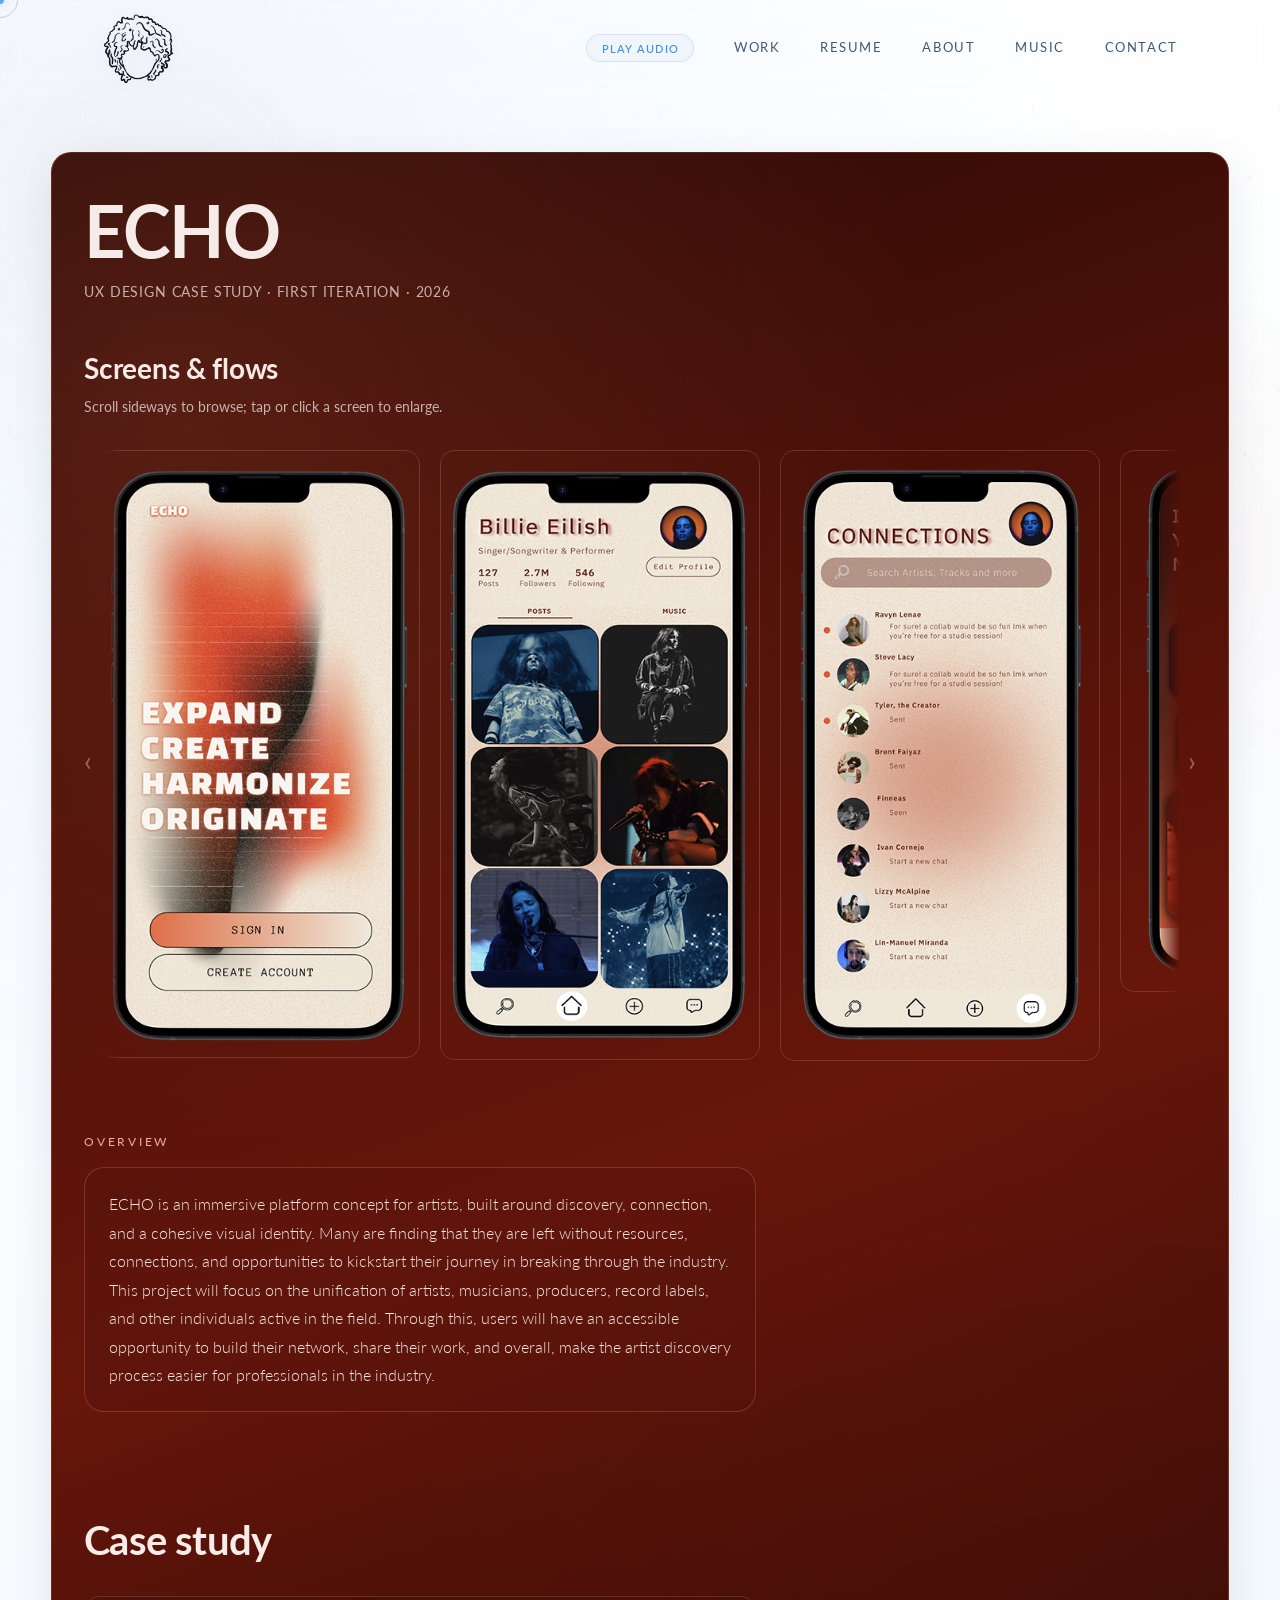
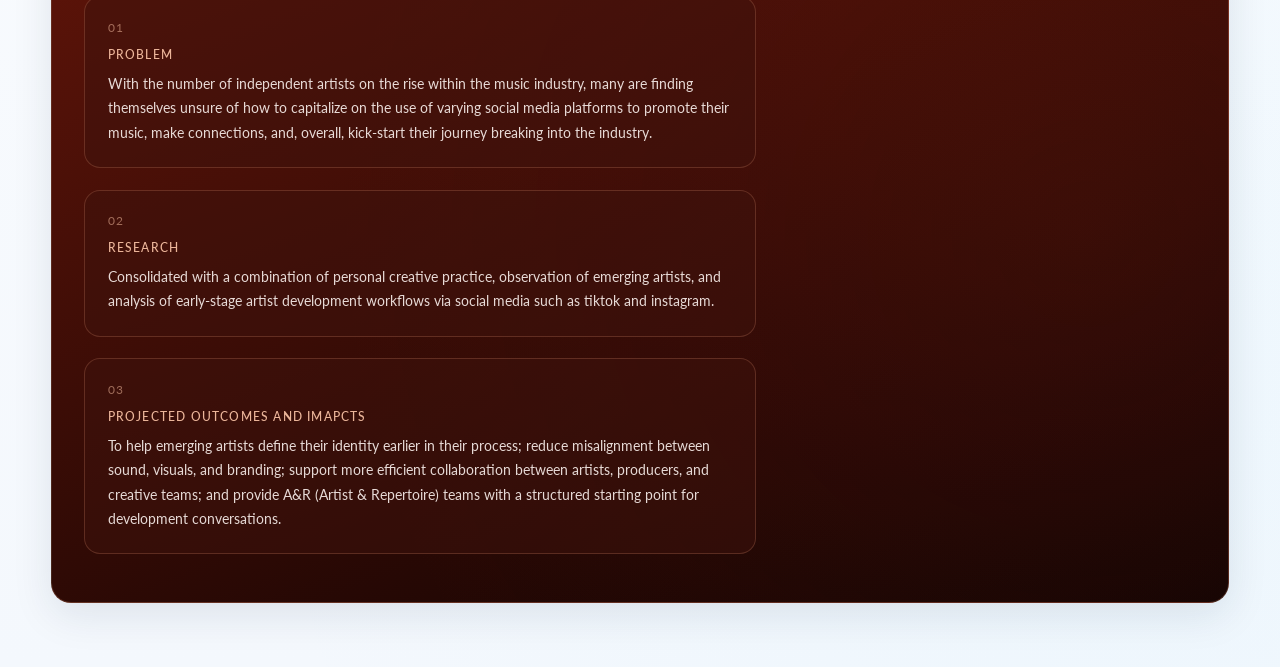
==== commit e9d9f3ea: "updates to formatting, typography, and more" ====
--- a/echo.html
+++ b/echo.html
@@ -6,7 +6,7 @@
     <title>ECHO — Case Study | RiVER</title>
     <link rel="preconnect" href="https://fonts.googleapis.com">
     <link rel="preconnect" href="https://fonts.gstatic.com" crossorigin>
-    <link href="https://fonts.googleapis.com/css2?family=IBM+Plex+Serif:ital,wght@0,400;0,500;0,600&family=Lato:ital,wght@0,300;0,400;0,700&display=swap" rel="stylesheet">
+    <link href="https://fonts.googleapis.com/css2?family=Lato:ital,wght@0,300;0,400;0,700&display=swap" rel="stylesheet">
     <link rel="stylesheet" href="style.css" />
 
   </head>
@@ -41,13 +41,13 @@
   <article class="echo-section">
     <header class="case-hero">
       <h1 class="case-title">ECHO</h1>
-      <p class="case-subtitle">UX Design Case Study · 2026 (PENDING COMPLETION) </p>
+      <p class="case-subtitle">UX Design Case Study · First Iteration · 2026</p>
     </header>
 
     <section class="echo-block echo-block--gallery" aria-labelledby="echo-gallery-heading">
       <h2 id="echo-gallery-heading" class="echo-block__heading echo-block__heading--gallery">Screens &amp; flows</h2>
       <p class="echo-gallery__lede">Scroll sideways to browse; tap or click a screen to enlarge.</p>
-      <div class="mock-strip" role="region" aria-label="Interface mockups — scroll horizontally">
+      <div class="mock-strip" role="region" aria-label="Interface mockups, scroll horizontally">
         <span class="mock-strip__hint mock-strip__hint--left" aria-hidden="true">‹</span>
         <div class="mock-scroll echo-mock-scroll" id="echo-mock-scroll">
           <figure class="mock-slide"><button type="button" class="mock-zoom" aria-label="Expand Home mockup"><img src="ECHO_Home.png" alt="Home screen mockup" width="800" height="600" loading="lazy" decoding="async"></button></figure>
@@ -63,7 +63,7 @@
     <section class="echo-block echo-block--overview" aria-labelledby="echo-overview-heading">
       <h2 id="echo-overview-heading" class="echo-block__heading">Overview</h2>
       <div class="case-intro-card">
-        <p>ECHO is an immersive platform concept for artists—built around discovery, connection, and a cohesive visual identity. Many are finding that they are left 
+        <p>ECHO is an immersive platform concept for artists, built around discovery, connection, and a cohesive visual identity. Many are finding that they are left 
           without resources, connections, and opportunities to kickstart their journey in breaking through the industry. This project will focus on the unification of 
           artists, musicians, producers, record labels, and other individuals active in the field. Through this, users will have an accessible opportunity to build their 
           network, share their work, and overall, make the artist discovery process easier for professionals in the industry. 
--- a/style.css
+++ b/style.css
@@ -1,7 +1,41 @@
 :root { 
     /* Fixed nav overlap: titles & in-page anchors clear the bar */
     --nav-clearance: clamp(112px, 18vw, 152px);
-    --font-serif: "IBM Plex Serif", Georgia, "Times New Roman", serif;
+    --font-sans: "Lato", system-ui, -apple-system, BlinkMacSystemFont, "Segoe UI", sans-serif;
+    --font-heading: var(--font-sans);
+    --font-heading-weight: 700;
+
+    /* Type scale (16px base) */
+    --text-xs: 0.75rem;
+    --text-sm: 0.875rem;
+    --text-base: 1rem;
+    --text-lg: 1.125rem;
+    --text-xl: 1.25rem;
+    --text-2xl: 1.5rem;
+    --text-3xl: clamp(2rem, 4vw, 2.5rem);
+    --text-4xl: clamp(2.25rem, 4.5vw, 3.5rem);
+
+    /* Line height */
+    --leading-tight: 1.2;
+    --leading-snug: 1.35;
+    --leading-normal: 1.5;
+    --leading-relaxed: 1.65;
+    --leading-loose: 1.75;
+
+    /* Spacing (8px grid) */
+    --space-2: 0.5rem;
+    --space-3: 0.75rem;
+    --space-4: 1rem;
+    --space-5: 1.25rem;
+    --space-6: 1.5rem;
+    --space-8: 2rem;
+    --space-10: 2.5rem;
+    --space-12: 3rem;
+    --space-16: 4rem;
+    --section-y: clamp(5rem, 12vh, 7.5rem);
+    --section-x: clamp(1.5rem, 8vw, 6rem);
+    --content-max: 72rem;
+
     --bg: #ffffff;
     --bg2: #f4f8fd;
     --surface: #ffffff;
@@ -24,7 +58,12 @@
 
 *, *::before, *::after {margin: 0; padding: 0; box-sizing: border-box; }
 
-html {scroll-behavior: smooth; }
+html {
+    scroll-behavior: smooth;
+    font-size: 100%;
+    -webkit-font-smoothing: antialiased;
+    -moz-osx-font-smoothing: grayscale;
+}
 
 body { 
     background:
@@ -32,7 +71,9 @@
         radial-gradient(circle at 92% 88%, rgba(116, 215, 255, 0.06) 0%, transparent 40%),
         linear-gradient(180deg, var(--bg) 0%, var(--bg2) 100%);
     color: var(--text-primary);
-    font-family: "Lato", sans-serif;
+    font-family: var(--font-sans);
+    font-size: var(--text-base);
+    line-height: var(--leading-normal);
     font-weight: 400;
     overflow-x: hidden;
     cursor: none;
@@ -95,7 +136,7 @@
     min-height: 100vh;
     display: flex;
     align-items: center; 
-    padding: 100px 8vw;
+    padding: var(--section-y) var(--section-x);
 }
 
 section[id] {
@@ -240,21 +281,22 @@
 }
 
 .hero-label {
-    font-family: var(--font-serif);
-    font-size: 0.82rem;
-    letter-spacing: 0.16em;
+    font-family: var(--font-heading);
+    font-size: var(--text-xs);
+    letter-spacing: 0.14em;
     text-transform: uppercase;
     color: var(--accent2);
-    margin-bottom: 20px; 
+    margin-bottom: var(--space-5);
+    font-weight: 600; 
     opacity: 0;
     transform: translateY(12px);
     animation: fadeUp 0.8s ease 0.2s forwards;
 }
 
 .hero-title {
-    font-family: var(--font-serif);
+    font-family: var(--font-heading);
     font-size: clamp(3rem, 12vw + 0.35rem, 7rem);
-    font-weight: 500;
+    font-weight: var(--font-heading-weight);
     line-height: 0.98;
     letter-spacing: -0.02em;
     color: var(--text-primary); 
@@ -292,12 +334,12 @@
 
 
 .hero-tagline {
-    font-size: clamp(1.05rem, 2vw, 1.3rem);
-    font-weight: 300;
+    font-size: var(--text-lg);
+    font-weight: 400;
     color: var(--text-secondary);
-    max-width: 560px;
-    margin-top: 32px;
-    line-height: 1.7;
+    max-width: 38rem;
+    margin-top: var(--space-8);
+    line-height: var(--leading-relaxed);
     opacity: 0;
     transform: translateY(16px);
     animation: fadeUp 0.9s ease 0.7s forwards;
@@ -408,7 +450,8 @@
 
 /* Section Header */ 
 .section-header {
-    margin-bottom: 64px;
+    margin-bottom: var(--space-12);
+    max-width: var(--content-max);
 }
 
  .about-title-row {
@@ -416,6 +459,8 @@
     align-items: center;
     gap: clamp(14px, 3vw, 28px);
     flex-wrap: wrap;
+    margin-bottom: var(--space-12);
+    max-width: var(--content-max);
   }
 
    /*.about-title-row .about-logo-mark {
@@ -450,15 +495,16 @@
 }
 
 .section-title {
-    font-family: var(--font-serif);
-    font-size: clamp(2.25rem, 4.5vw, 3.5rem);
-    font-weight: 500;
-    line-height: 1.08;
+    font-family: var(--font-heading);
+    font-size: var(--text-4xl);
+    font-weight: var(--font-heading-weight);
+    line-height: var(--leading-tight);
     color: var(--text-primary);
     letter-spacing: -0.02em;
 }
 
-.section-title em {
+.section-title em,
+.section-title-accent {
     color: var(--accent);
     font-style: normal;
 }
@@ -555,31 +601,31 @@
 
   .project-tag {
     display: inline-block;
-    font-size: 0.68rem;
-    letter-spacing: 0.12em;
+    font-size: var(--text-xs);
+    letter-spacing: 0.1em;
     text-transform: uppercase;
     color: var(--accent2);
-    margin-bottom: 12px;
-    padding: 4px 12px;
+    margin-bottom: var(--space-3);
+    padding: 0.25rem 0.75rem;
     background: var(--surface-muted);
     border: 1px solid var(--border);
     border-radius: 100px;
     font-weight: 500;
   }
   .project-title {
-    font-family: var(--font-serif);
-    font-size: 1.65rem;
-    font-weight: 500;
+    font-family: var(--font-heading);
+    font-size: var(--text-2xl);
+    font-weight: var(--font-heading-weight);
     color: var(--text-primary);
-    margin-bottom: 10px;
-    line-height: 1.2;
+    margin-bottom: var(--space-3);
+    line-height: var(--leading-snug);
     letter-spacing: -0.01em;
   }
   .project-desc {
-    font-size: 0.92rem;
+    font-size: var(--text-sm);
     color: var(--text-secondary);
-    line-height: 1.65;
-    margin-bottom: 20px;
+    line-height: var(--leading-loose);
+    margin-bottom: var(--space-5);
   }
   .project-tech {
     display: flex;
@@ -864,9 +910,9 @@
 
 .pp-screen--ravyn .pp-ravyn-title {
   padding: 52px 14px 8px;
-  font-family: var(--font-serif);
+  font-family: var(--font-heading);
   font-size: 20px;
-  font-weight: 500;
+  font-weight: var(--font-heading-weight);
 }
 
 .pp-screen--ravyn .pp-ravyn-grid {
@@ -933,10 +979,11 @@
 }
 
 .about-text p {
-    font-size: 1.05rem;
+    font-size: var(--text-base);
     color: var(--text-secondary);
-    line-height: 1.85;
-    margin-bottom: 20px;
+    line-height: var(--leading-loose);
+    margin-bottom: var(--space-5);
+    max-width: 42rem;
 }
 
 .about-text p strong {
@@ -987,9 +1034,9 @@
 }
 
 .stat-number {
-    font-family: var(--font-serif);
+    font-family: var(--font-heading);
     font-size: 1.75rem;
-    font-weight: 500;
+    font-weight: var(--font-heading-weight);
     color: var(--text-primary);
     line-height: 1.2;
     margin-bottom: 6px;
@@ -1048,17 +1095,18 @@
 .service-card:hover::after { transform: scaleX(1); }
 
 .service-title {
-    font-family: var(--font-serif);
-    font-size: 1.35rem;
-    font-weight: 500;
+    font-family: var(--font-heading);
+    font-size: var(--text-xl);
+    font-weight: var(--font-heading-weight);
     color: var(--text-primary);
-    margin-bottom: 12px;
+    margin-bottom: var(--space-3);
+    line-height: var(--leading-snug);
 }
 
 .service-desc {
-    font-size: 0.875rem;
+    font-size: var(--text-sm);
     color: var(--text-secondary);
-    line-height: 1.7;
+    line-height: var(--leading-loose);
 }
 
 
@@ -1096,9 +1144,9 @@
 
 
 .track-title {
-    font-family: var(--font-serif);
+    font-family: var(--font-heading);
     font-size: 1.35rem;
-    font-weight: 500;
+    font-weight: var(--font-heading-weight);
     line-height: 1.2;
     color: var(--text-primary);
     margin-bottom: 12px;
@@ -1160,9 +1208,9 @@
 }
 
 .contact-headline {
-    font-family: var(--font-serif);
+    font-family: var(--font-heading);
     font-size: clamp(2.5rem, 7vw, 5rem);
-    font-weight: 500;
+    font-weight: var(--font-heading-weight);
     line-height: 1.08;
     color: var(--text-primary);
     margin-bottom: 32px;
@@ -1178,11 +1226,11 @@
 }
 
 .contact-sub {
-    font-size: 1.25rem;
+    font-size: var(--text-lg);
     color: var(--text-secondary);
-    max-width: 480px;
-    line-height: 1.6;
-    margin-bottom: 40px;
+    max-width: 32rem;
+    line-height: var(--leading-relaxed);
+    margin-bottom: var(--space-10);
 }
 
 
@@ -1642,22 +1690,23 @@
 }
 
 .case-title {
-  font-family: var(--font-serif);
+  font-family: var(--font-heading);
   font-size: clamp(2.75rem, 8vw, 4.5rem);
-  font-weight: 500;
+  font-weight: var(--font-heading-weight);
   line-height: 1.05;
   letter-spacing: -0.02em;
   color: var(--text-primary);
 }
 
 .case-subtitle {
-  font-family: 'Lato', sans-serif;
-  font-size: clamp(0.95rem, 2vw, 1.1rem);
-  font-weight: 300;
-  letter-spacing: 0.14em;
+  font-family: var(--font-sans);
+  font-size: var(--text-sm);
+  font-weight: 400;
+  letter-spacing: 0.06em;
   text-transform: uppercase;
   color: var(--text-secondary);
-  margin-top: 0.75rem;
+  margin-top: var(--space-3);
+  line-height: var(--leading-normal);
 }
 
 body.echo-page .case-title,
@@ -1903,21 +1952,23 @@
 }
 
 body.echo-page .echo-block__heading--gallery {
-  font-family: 'Lato', sans-serif;
-  font-size: clamp(1.35rem, 3.5vw, 2rem);
-  font-weight: 300;
-  letter-spacing: 0.03em;
+  font-family: var(--font-heading);
+  font-size: clamp(1.35rem, 3vw, 1.75rem);
+  font-weight: var(--font-heading-weight);
+  letter-spacing: -0.01em;
   text-transform: none;
   color: rgba(255, 246, 242, 0.95);
-  margin-bottom: 0.35rem;
+  margin-bottom: var(--space-2);
+  line-height: var(--leading-snug);
 }
 
 body.echo-page .echo-gallery__lede {
-  font-family: 'Lato', sans-serif;
-  font-size: 0.9rem;
-  font-weight: 300;
-  color: rgba(245, 236, 234, 0.62);
-  margin-bottom: 1.35rem;
+  font-family: var(--font-sans);
+  font-size: var(--text-sm);
+  font-weight: 400;
+  line-height: var(--leading-relaxed);
+  color: rgba(245, 236, 234, 0.72);
+  margin-bottom: var(--space-6);
   max-width: 42rem;
 }
 
@@ -2800,15 +2851,15 @@
 }
 
 body.echo-page .case-writeup__title {
-  font-family: 'Lato', sans-serif;
-  font-size: clamp(2rem, 5vw, 3.35rem);
-  font-weight: 300;
-  letter-spacing: 0.06em;
+  font-family: var(--font-heading);
+  font-size: var(--text-3xl);
+  font-weight: var(--font-heading-weight);
+  letter-spacing: -0.02em;
   text-transform: none;
   color: rgba(255, 246, 242, 0.96);
-  margin-bottom: clamp(1.5rem, 3vw, 2rem);
-  padding-top: clamp(2rem, 5vw, 3rem);
-  /*border-top: 1px solid rgba(255, 170, 130, 0.28);*/
+  margin-bottom: var(--space-8);
+  padding-top: var(--space-12);
+  line-height: var(--leading-tight);
 }
 
 body.echo-page .case-writeup__stack {
@@ -2859,19 +2910,19 @@
 }
 
 .case-writeup__card-title {
-  font-family: 'Lato', sans-serif;
-  font-size: 0.72rem;
-  font-weight: 400;
-  letter-spacing: 0.16em;
+  font-family: var(--font-sans);
+  font-size: var(--text-xs);
+  font-weight: 500;
+  letter-spacing: 0.1em;
   text-transform: uppercase;
   color: rgba(255, 200, 170, 0.9);
-  margin-bottom: 0.65rem;
+  margin-bottom: var(--space-2);
 }
 
 .case-writeup__card p {
-  font-size: 0.92rem;
-  font-weight: 300;
-  line-height: 1.65;
+  font-size: var(--text-sm);
+  font-weight: 400;
+  line-height: var(--leading-loose);
   color: rgba(255, 246, 242, 0.88);
 }
 
@@ -3120,21 +3171,23 @@
 }
 
 body.recover-page .recover-block__heading--gallery {
-  font-family: 'Lato', sans-serif;
-  font-size: clamp(1.35rem, 3.5vw, 2rem);
-  font-weight: 300;
-  letter-spacing: 0.03em;
+  font-family: var(--font-heading);
+  font-size: clamp(1.35rem, 3vw, 1.75rem);
+  font-weight: var(--font-heading-weight);
+  letter-spacing: -0.01em;
   text-transform: none;
   color: rgba(240, 250, 255, 0.95);
-  margin-bottom: 0.35rem;
+  margin-bottom: var(--space-2);
+  line-height: var(--leading-snug);
 }
 
 body.recover-page .recover-gallery__lede {
-  font-family: 'Lato', sans-serif;
-  font-size: 0.9rem;
-  font-weight: 300;
-  color: rgba(200, 230, 250, 0.62);
-  margin-bottom: 1.35rem;
+  font-family: var(--font-sans);
+  font-size: var(--text-sm);
+  font-weight: 400;
+  line-height: var(--leading-relaxed);
+  color: rgba(200, 230, 250, 0.72);
+  margin-bottom: var(--space-6);
   max-width: 42rem;
 }
 
@@ -4214,12 +4267,14 @@
 }
 
 body.recover-page .case-writeup__title {
-  font-family: 'Lato', sans-serif;
-  font-size: clamp(2rem, 5vw, 3.35rem);
-  font-weight: 300;
-  letter-spacing: 0.06em;
+  font-family: var(--font-heading);
+  font-size: var(--text-3xl);
+  font-weight: var(--font-heading-weight);
+  letter-spacing: -0.02em;
   text-transform: none;
   color: rgba(240, 250, 255, 0.95);
+  line-height: var(--leading-tight);
+  margin-bottom: var(--space-8);
 }
 
 body.recover-page .case-writeup__card {
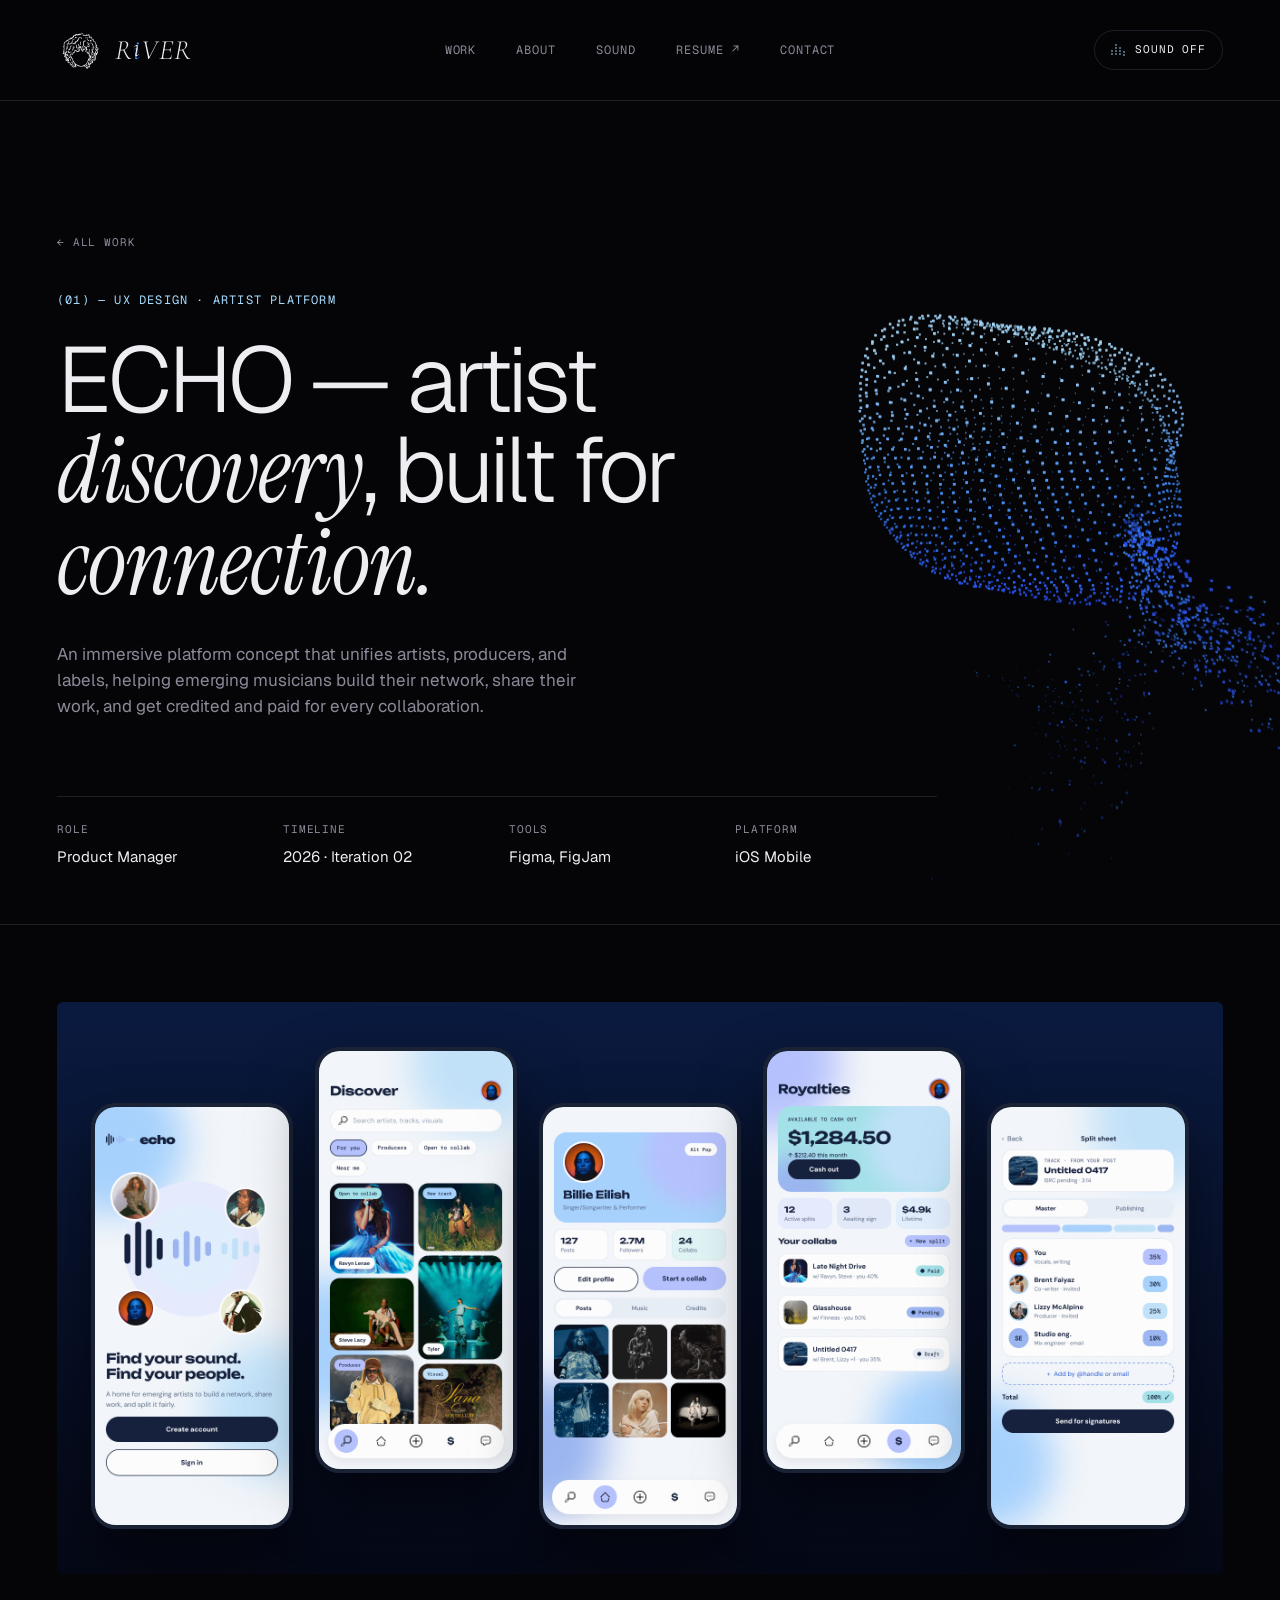
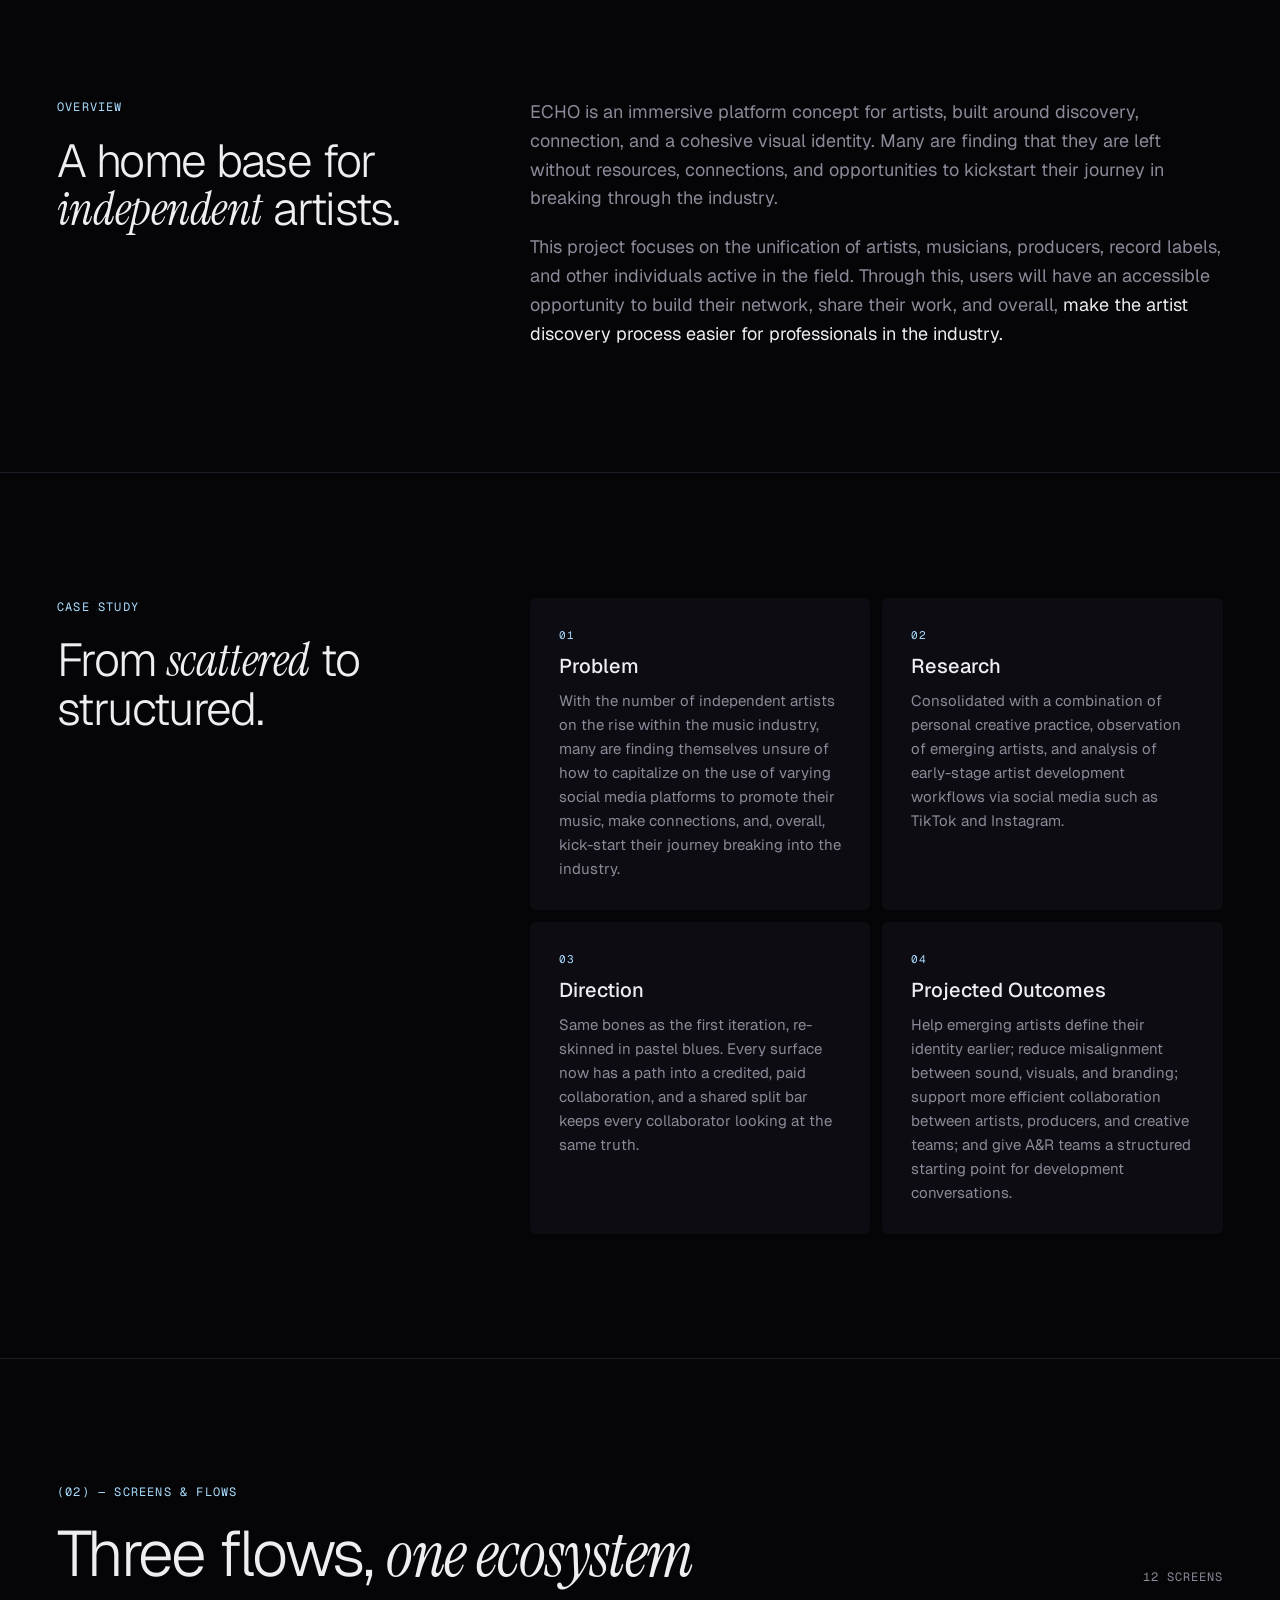
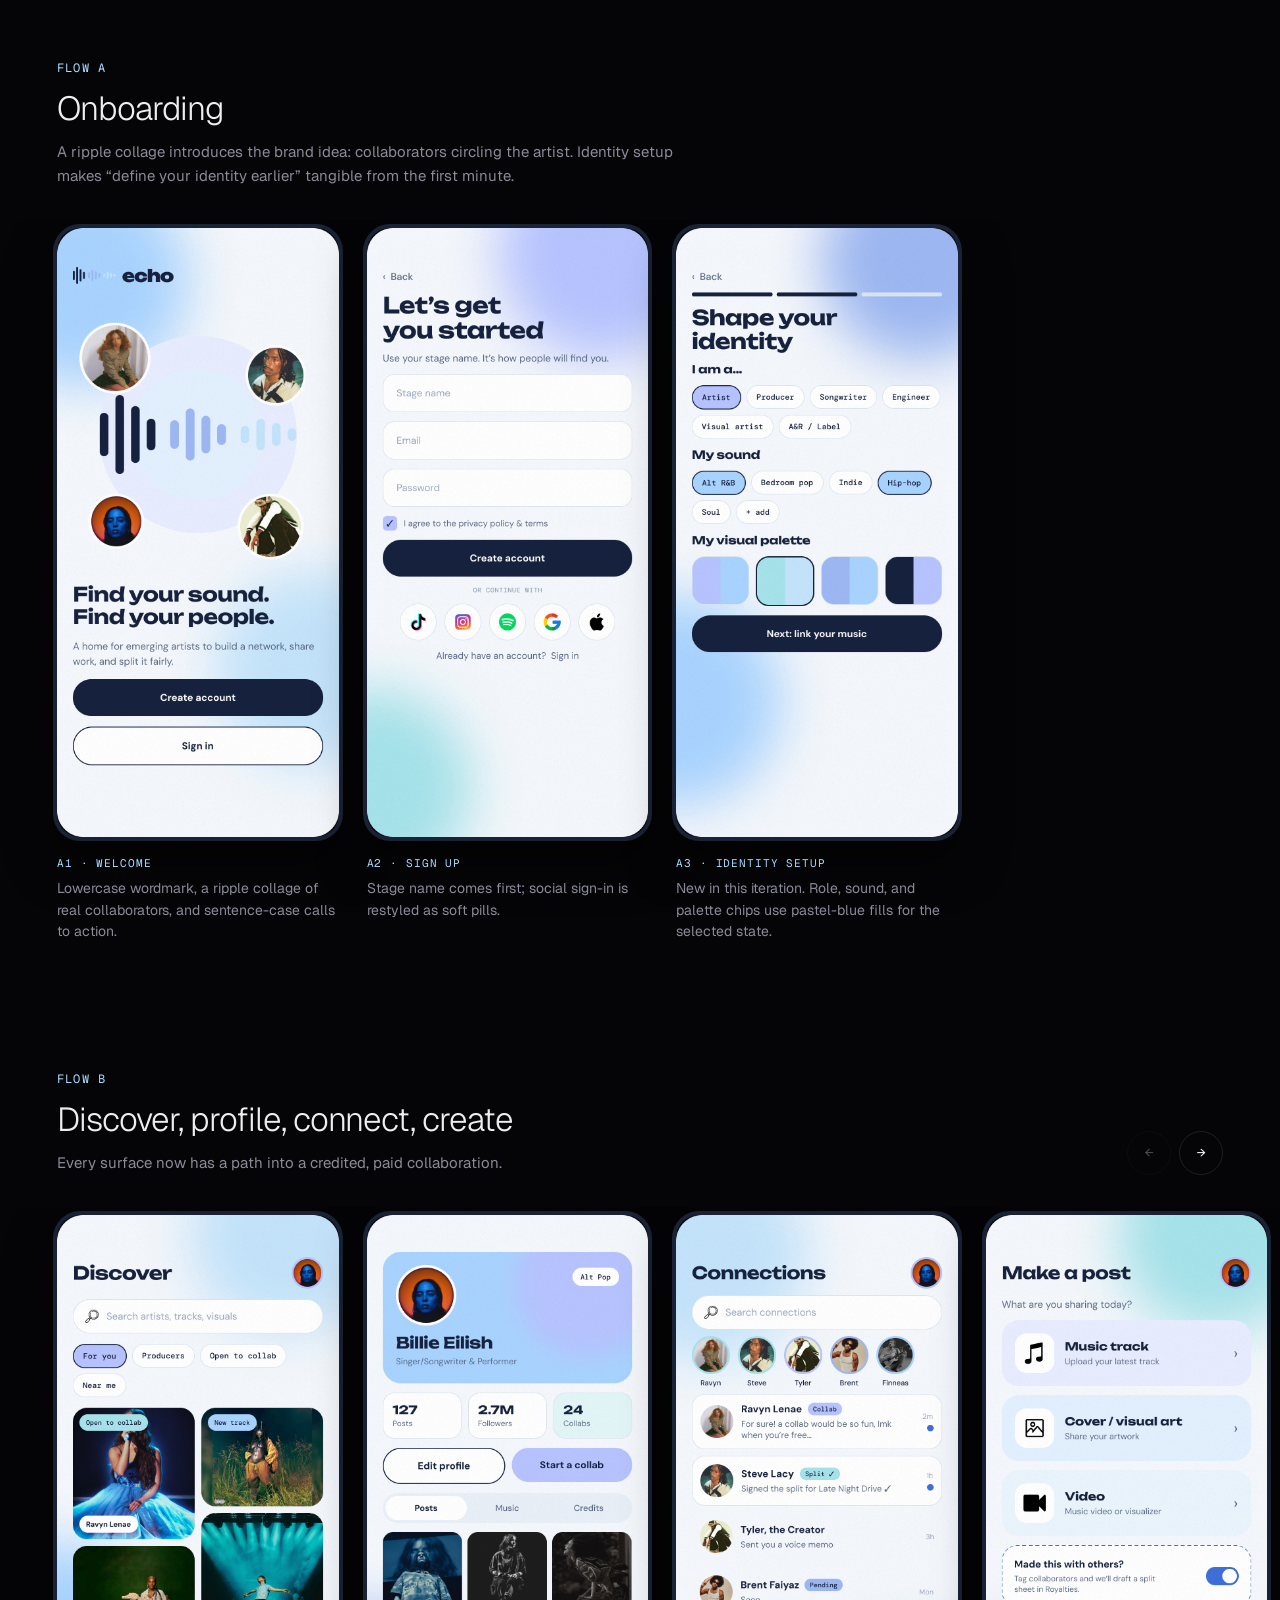
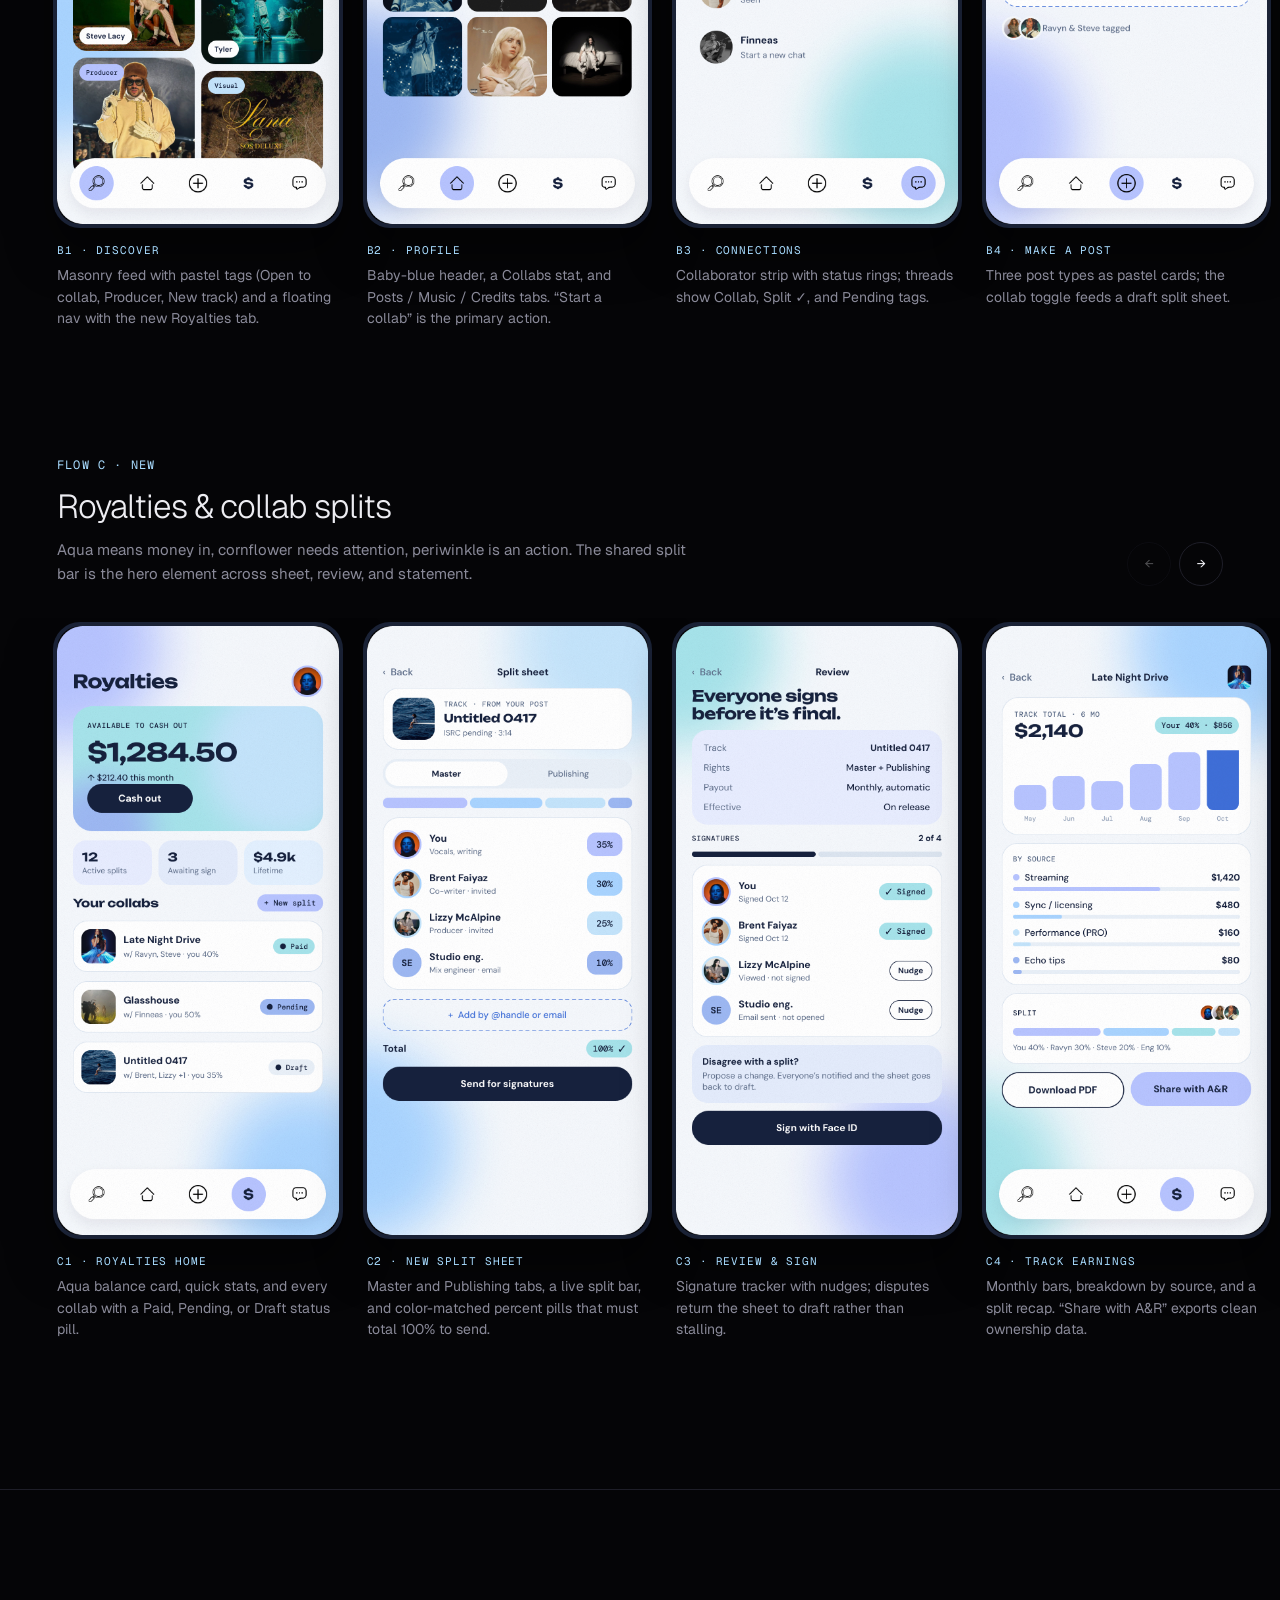
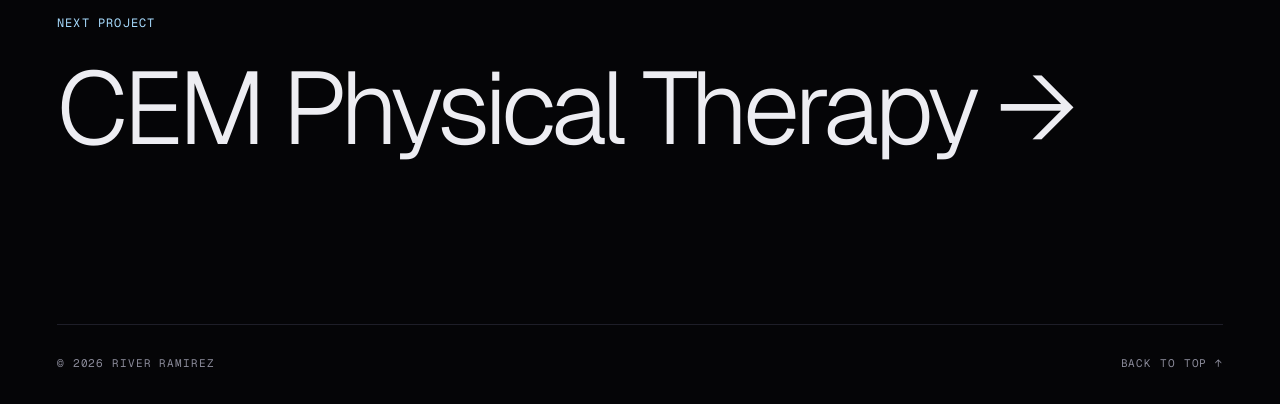
==== commit 6ea13404: "portfolio rebrand...again" ====
--- a/echo.html
+++ b/echo.html
@@ -4,239 +4,294 @@
     <meta charset="UTF-8" />
     <meta name="viewport" content="width=device-width, initial-scale=1.0" />
     <title>ECHO — Case Study | RiVER</title>
+    <meta name="description" content="ECHO — an artist discovery and collaboration platform concept by River Ramirez." />
+    <link rel="icon" type="image/png" sizes="32x32" href="RiVER_Graphic.png" />
     <link rel="preconnect" href="https://fonts.googleapis.com">
     <link rel="preconnect" href="https://fonts.gstatic.com" crossorigin>
-    <link href="https://fonts.googleapis.com/css2?family=Lato:ital,wght@0,300;0,400;0,700&display=swap" rel="stylesheet">
-    <link rel="stylesheet" href="style.css" />
-
+    <link href="https://fonts.googleapis.com/css2?family=Geist:wght@300;400;500&family=Geist+Mono:wght@400&family=Instrument+Serif:ital@1&family=Cormorant+Garamond:ital,wght@1,300&display=swap" rel="stylesheet">
+    <link rel="stylesheet" href="rebrand.css?v=18" />
   </head>
 
-<body class="echo-page">
-
-<div class="cursor" id="cursor">
-  <div class="cursor-dot" id="cursorDot"></div>
+<body id="top">
+
+<header class="nav" id="nav">
+  <a href="index.html" class="nav-logo" aria-label="RiVER home">
+    <img class="nav-logo__mark" src="River_Graphic_White.png" alt="" width="48" height="48">
+    <span class="nav-logo__word">R<span class="dot-i">i<span class="dot-i__stem" aria-hidden="true">i</span></span>VER</span>
+  </a>
+  <nav class="nav-links" aria-label="Primary">
+    <a href="index.html#work" aria-current="page">WORK</a>
+    <a href="index.html#about">ABOUT</a>
+    <a href="index.html#sound">SOUND</a>
+    <a href="River_Ramirez_Resume_NYU.pdf?v=2" target="_blank" rel="noopener noreferrer">RESUME ↗</a>
+    <a href="index.html#contact">CONTACT</a>
+  </nav>
+  <button type="button" id="navAudioToggle" class="sound-toggle" data-label-on="SOUND ON" data-label-off="SOUND OFF">
+    <img src="assets/rebrand/eq.svg" alt="" width="14" height="12" class="sound-toggle__eq">
+    <span data-audio-label>SOUND OFF</span>
+  </button>
+</header>
+
+<main>
+  <section class="case-hero">
+    <canvas class="particle-canvas" id="caseParticles" data-seed="19" aria-hidden="true"></canvas>
+    <div class="case-hero__content">
+      <a href="index.html#work" class="back-link">← ALL WORK</a>
+      <p class="eyebrow">(01) — UX DESIGN · ARTIST PLATFORM</p>
+      <h1 class="case-title">ECHO — artist <em>discovery</em>, built for <em>connection.</em></h1>
+      <p class="case-lede">An immersive platform concept that unifies artists, producers, and labels, helping emerging musicians build their network, share their work, and get credited and paid for every collaboration.</p>
+      <dl class="case-facts">
+        <div><dt>ROLE</dt><dd>Product Manager</dd></div>
+        <div><dt>TIMELINE</dt><dd>2026 · Iteration 02</dd></div>
+        <div><dt>TOOLS</dt><dd>Figma, FigJam</dd></div>
+        <div><dt>PLATFORM</dt><dd>iOS Mobile</dd></div>
+      </dl>
+    </div>
+  </section>
+
+  <section class="case-showcase reveal" aria-label="Selected screens">
+    <div class="showcase-stage stage--echo">
+      <img class="stage-shot" src="assets/work/echo/a1-welcome.png" alt="ECHO welcome screen" width="428" height="926" loading="eager">
+      <img class="stage-shot" src="assets/work/echo/b1-discover.png" alt="ECHO discover feed" width="428" height="926" loading="eager">
+      <img class="stage-shot" src="assets/work/echo/b2-profile.png" alt="ECHO artist profile" width="428" height="926" loading="eager">
+      <img class="stage-shot" src="assets/work/echo/c1-royalties.png" alt="ECHO royalties home" width="428" height="926" loading="eager">
+      <img class="stage-shot" src="assets/work/echo/c2-split.png" alt="ECHO split sheet" width="428" height="926" loading="eager">
+    </div>
+  </section>
+
+  <section class="case-section">
+    <div class="case-section__head reveal">
+      <p class="eyebrow">OVERVIEW</p>
+      <h2 class="case-h2">A home base for <em>independent</em> artists.</h2>
+    </div>
+    <div class="reveal">
+      <div class="case-body">
+        <p>ECHO is an immersive platform concept for artists, built around discovery, connection, and a cohesive visual identity. Many are finding that they are left without resources, connections, and opportunities to kickstart their journey in breaking through the industry.</p>
+        <p>This project focuses on the unification of artists, musicians, producers, record labels, and other individuals active in the field. Through this, users will have an accessible opportunity to build their network, share their work, and overall, <strong>make the artist discovery process easier for professionals in the industry.</strong></p>
+      </div>
+    </div>
+  </section>
+
+  <section class="case-section">
+    <div class="case-section__head reveal">
+      <p class="eyebrow">CASE STUDY</p>
+      <h2 class="case-h2">From <em>scattered</em> to structured.</h2>
+    </div>
+    <div class="reveal">
+      <div class="case-points">
+        <article class="point">
+          <span class="point__num">01</span>
+          <h3 class="point__title">Problem</h3>
+          <p>With the number of independent artists on the rise within the music industry, many are finding themselves unsure of how to capitalize on the use of varying social media platforms to promote their music, make connections, and, overall, kick-start their journey breaking into the industry.</p>
+        </article>
+        <article class="point">
+          <span class="point__num">02</span>
+          <h3 class="point__title">Research</h3>
+          <p>Consolidated with a combination of personal creative practice, observation of emerging artists, and analysis of early-stage artist development workflows via social media such as TikTok and Instagram.</p>
+        </article>
+        <article class="point">
+          <span class="point__num">03</span>
+          <h3 class="point__title">Direction</h3>
+          <p>Same bones as the first iteration, re-skinned in pastel blues. Every surface now has a path into a credited, paid collaboration, and a shared split bar keeps every collaborator looking at the same truth.</p>
+        </article>
+        <article class="point">
+          <span class="point__num">04</span>
+          <h3 class="point__title">Projected Outcomes</h3>
+          <p>Help emerging artists define their identity earlier; reduce misalignment between sound, visuals, and branding; support more efficient collaboration between artists, producers, and creative teams; and give A&amp;R teams a structured starting point for development conversations.</p>
+        </article>
+      </div>
+    </div>
+  </section>
+
+  <section class="flows flows--echo" aria-labelledby="flows-title">
+    <div class="section-header reveal">
+      <div class="section-header__main">
+        <p class="eyebrow">(02) — SCREENS &amp; FLOWS</p>
+        <h2 class="section-title" id="flows-title">Three flows, <em>one ecosystem</em></h2>
+      </div>
+      <p class="meta">12 SCREENS</p>
+    </div>
+
+    <div class="flow reveal">
+      <div class="flow__head">
+        <div>
+          <p class="eyebrow">FLOW A</p>
+          <h3 class="flow__title">Onboarding</h3>
+          <p class="flow__desc">A ripple collage introduces the brand idea: collaborators circling the artist. Identity setup makes &ldquo;define your identity earlier&rdquo; tangible from the first minute.</p>
+        </div>
+        <div class="flow__nav">
+          <button type="button" data-flow-prev aria-label="Previous screens">←</button>
+          <button type="button" data-flow-next aria-label="Next screens">→</button>
+        </div>
+      </div>
+      <div class="flow__track" tabindex="0" aria-label="Onboarding screens">
+        <figure class="screen">
+          <button type="button" class="screen__open" aria-label="Enlarge Welcome">
+            <img src="assets/work/echo/a1-welcome.png" alt="ECHO — Welcome" width="428" height="926" loading="lazy" draggable="false">
+          </button>
+          <figcaption>
+            <span class="screen__label">A1 · WELCOME</span>
+            <p>Lowercase wordmark, a ripple collage of real collaborators, and sentence-case calls to action.</p>
+          </figcaption>
+        </figure>
+        <figure class="screen">
+          <button type="button" class="screen__open" aria-label="Enlarge Sign up">
+            <img src="assets/work/echo/a2-signup.png" alt="ECHO — Sign up" width="428" height="926" loading="lazy" draggable="false">
+          </button>
+          <figcaption>
+            <span class="screen__label">A2 · SIGN UP</span>
+            <p>Stage name comes first; social sign-in is restyled as soft pills.</p>
+          </figcaption>
+        </figure>
+        <figure class="screen">
+          <button type="button" class="screen__open" aria-label="Enlarge Identity setup">
+            <img src="assets/work/echo/a3-identity.png" alt="ECHO — Identity setup" width="428" height="926" loading="lazy" draggable="false">
+          </button>
+          <figcaption>
+            <span class="screen__label">A3 · IDENTITY SETUP</span>
+            <p>New in this iteration. Role, sound, and palette chips use pastel-blue fills for the selected state.</p>
+          </figcaption>
+        </figure>
+      </div>
+    </div>
+
+    <div class="flow reveal">
+      <div class="flow__head">
+        <div>
+          <p class="eyebrow">FLOW B</p>
+          <h3 class="flow__title">Discover, profile, connect, create</h3>
+          <p class="flow__desc">Every surface now has a path into a credited, paid collaboration.</p>
+        </div>
+        <div class="flow__nav">
+          <button type="button" data-flow-prev aria-label="Previous screens">←</button>
+          <button type="button" data-flow-next aria-label="Next screens">→</button>
+        </div>
+      </div>
+      <div class="flow__track" tabindex="0" aria-label="Discover, profile, connect, create screens">
+        <figure class="screen">
+          <button type="button" class="screen__open" aria-label="Enlarge Discover">
+            <img src="assets/work/echo/b1-discover.png" alt="ECHO — Discover" width="428" height="926" loading="lazy" draggable="false">
+          </button>
+          <figcaption>
+            <span class="screen__label">B1 · DISCOVER</span>
+            <p>Masonry feed with pastel tags (Open to collab, Producer, New track) and a floating nav with the new Royalties tab.</p>
+          </figcaption>
+        </figure>
+        <figure class="screen">
+          <button type="button" class="screen__open" aria-label="Enlarge Profile">
+            <img src="assets/work/echo/b2-profile.png" alt="ECHO — Profile" width="428" height="926" loading="lazy" draggable="false">
+          </button>
+          <figcaption>
+            <span class="screen__label">B2 · PROFILE</span>
+            <p>Baby-blue header, a Collabs stat, and Posts / Music / Credits tabs. &ldquo;Start a collab&rdquo; is the primary action.</p>
+          </figcaption>
+        </figure>
+        <figure class="screen">
+          <button type="button" class="screen__open" aria-label="Enlarge Connections">
+            <img src="assets/work/echo/b3-connections.png" alt="ECHO — Connections" width="428" height="926" loading="lazy" draggable="false">
+          </button>
+          <figcaption>
+            <span class="screen__label">B3 · CONNECTIONS</span>
+            <p>Collaborator strip with status rings; threads show Collab, Split ✓, and Pending tags.</p>
+          </figcaption>
+        </figure>
+        <figure class="screen">
+          <button type="button" class="screen__open" aria-label="Enlarge Make a post">
+            <img src="assets/work/echo/b4-create.png" alt="ECHO — Make a post" width="428" height="926" loading="lazy" draggable="false">
+          </button>
+          <figcaption>
+            <span class="screen__label">B4 · MAKE A POST</span>
+            <p>Three post types as pastel cards; the collab toggle feeds a draft split sheet.</p>
+          </figcaption>
+        </figure>
+      </div>
+    </div>
+
+    <div class="flow reveal">
+      <div class="flow__head">
+        <div>
+          <p class="eyebrow">FLOW C · NEW</p>
+          <h3 class="flow__title">Royalties &amp; collab splits</h3>
+          <p class="flow__desc">Aqua means money in, cornflower needs attention, periwinkle is an action. The shared split bar is the hero element across sheet, review, and statement.</p>
+        </div>
+        <div class="flow__nav">
+          <button type="button" data-flow-prev aria-label="Previous screens">←</button>
+          <button type="button" data-flow-next aria-label="Next screens">→</button>
+        </div>
+      </div>
+      <div class="flow__track" tabindex="0" aria-label="Royalties &amp; collab splits screens">
+        <figure class="screen">
+          <button type="button" class="screen__open" aria-label="Enlarge Royalties home">
+            <img src="assets/work/echo/c1-royalties.png" alt="ECHO — Royalties home" width="428" height="926" loading="lazy" draggable="false">
+          </button>
+          <figcaption>
+            <span class="screen__label">C1 · ROYALTIES HOME</span>
+            <p>Aqua balance card, quick stats, and every collab with a Paid, Pending, or Draft status pill.</p>
+          </figcaption>
+        </figure>
+        <figure class="screen">
+          <button type="button" class="screen__open" aria-label="Enlarge New split sheet">
+            <img src="assets/work/echo/c2-split.png" alt="ECHO — New split sheet" width="428" height="926" loading="lazy" draggable="false">
+          </button>
+          <figcaption>
+            <span class="screen__label">C2 · NEW SPLIT SHEET</span>
+            <p>Master and Publishing tabs, a live split bar, and color-matched percent pills that must total 100% to send.</p>
+          </figcaption>
+        </figure>
+        <figure class="screen">
+          <button type="button" class="screen__open" aria-label="Enlarge Review &amp; sign">
+            <img src="assets/work/echo/c3-review.png" alt="ECHO — Review &amp; sign" width="428" height="926" loading="lazy" draggable="false">
+          </button>
+          <figcaption>
+            <span class="screen__label">C3 · REVIEW &amp; SIGN</span>
+            <p>Signature tracker with nudges; disputes return the sheet to draft rather than stalling.</p>
+          </figcaption>
+        </figure>
+        <figure class="screen">
+          <button type="button" class="screen__open" aria-label="Enlarge Track earnings">
+            <img src="assets/work/echo/c4-earnings.png" alt="ECHO — Track earnings" width="428" height="926" loading="lazy" draggable="false">
+          </button>
+          <figcaption>
+            <span class="screen__label">C4 · TRACK EARNINGS</span>
+            <p>Monthly bars, breakdown by source, and a split recap. &ldquo;Share with A&amp;R&rdquo; exports clean ownership data.</p>
+          </figcaption>
+        </figure>
+        <figure class="screen">
+          <button type="button" class="screen__open" aria-label="Enlarge Cash out">
+            <img src="assets/work/echo/c5-cashout.png" alt="ECHO — Cash out" width="428" height="926" loading="lazy" draggable="false">
+          </button>
+          <figcaption>
+            <span class="screen__label">C5 · CASH OUT</span>
+            <p>Clear amount, method, fee, arrival time, and tax status before confirming.</p>
+          </figcaption>
+        </figure>
+      </div>
+    </div>
+  </section>
+
+  <a href="recover.html" class="next-project">
+    <p class="eyebrow">NEXT PROJECT</p>
+    <p class="next-project__title">CEM Physical Therapy <span aria-hidden="true">→</span></p>
+  </a>
+
+  <footer class="footer footer--static">
+    <span>© 2026 RIVER RAMIREZ</span>
+    <a href="#top">BACK TO TOP ↑</a>
+  </footer>
+</main>
+
+<div class="lightbox" id="lightbox" role="dialog" aria-modal="true" aria-label="Screen preview" aria-hidden="true">
+  <button type="button" class="lightbox__btn lightbox__close" aria-label="Close">✕</button>
+  <button type="button" class="lightbox__btn" data-lightbox-prev aria-label="Previous screen">←</button>
+  <figure>
+    <img src="" alt="">
+    <figcaption></figcaption>
+  </figure>
+  <button type="button" class="lightbox__btn" data-lightbox-next aria-label="Next screen">→</button>
 </div>
-<div class="cursor-ring" id="cursorRing"></div>
-
-<canvas id="bg-canvas" aria-hidden="true"></canvas>
-<div class="noise" aria-hidden="true"></div>
-
-  <nav id="nav">
-    <a href="index.html#hero" class="nav-logo">
-      <img src="RiVER_Graphic.png" alt="RiVER" class="logo-mark" width="72" height="72"/>
-    </a>
-      <ul class="nav-links"> 
-        <li class="nav-audio-item">
-          <button type="button" id="navAudioToggle" class="nav-audio-btn">Play audio</button>
-        </li>
-        <li><a href="index.html#work">Work</a></li>
-        <li><a href="River_Ramirez_Resume_NYU.pdf" target="_blank" rel="noopener noreferrer">Resume</a></li>
-        <li><a href="index.html#about">About</a></li>
-        <li><a href="index.html#music">Music</a></li>
-        <li><a href="index.html#contact">Contact</a></li>  
-      </ul>
-  </nav>
-
-  <main class="echo-main">
-  <article class="echo-section">
-    <header class="case-hero">
-      <h1 class="case-title">ECHO</h1>
-      <p class="case-subtitle">UX Design Case Study · First Iteration · 2026</p>
-    </header>
-
-    <section class="echo-block echo-block--gallery" aria-labelledby="echo-gallery-heading">
-      <h2 id="echo-gallery-heading" class="echo-block__heading echo-block__heading--gallery">Screens &amp; flows</h2>
-      <p class="echo-gallery__lede">Scroll sideways to browse; tap or click a screen to enlarge.</p>
-      <div class="mock-strip" role="region" aria-label="Interface mockups, scroll horizontally">
-        <span class="mock-strip__hint mock-strip__hint--left" aria-hidden="true">‹</span>
-        <div class="mock-scroll echo-mock-scroll" id="echo-mock-scroll">
-          <figure class="mock-slide"><button type="button" class="mock-zoom" aria-label="Expand Home mockup"><img src="ECHO_Home.png" alt="Home screen mockup" width="800" height="600" loading="lazy" decoding="async"></button></figure>
-          <figure class="mock-slide"><button type="button" class="mock-zoom" aria-label="Expand Profile mockup"><img src="ECHO_Profile.png" alt="Profile screen mockup" width="800" height="600" loading="lazy" decoding="async"></button></figure>
-          <figure class="mock-slide"><button type="button" class="mock-zoom" aria-label="Expand Connections mockup"><img src="ECHO_Connections.png" alt="Connections screen mockup" width="800" height="600" loading="eager" fetchpriority="high" decoding="async"></button></figure>
-          <figure class="mock-slide"><button type="button" class="mock-zoom" aria-label="Expand For you mockup"><img src="ECHO_FYP.png" alt="For you feed mockup" width="800" height="600" loading="lazy" decoding="async"></button></figure>
-          <figure class="mock-slide"><button type="button" class="mock-zoom" aria-label="Expand Display mockup"><img src="ECHO_display.png" alt="Display screen mockup" width="800" height="600" loading="lazy" decoding="async"></button></figure>
-        </div>
-        <span class="mock-strip__hint mock-strip__hint--right" aria-hidden="true">›</span>
-      </div>
-    </section>
-
-    <section class="echo-block echo-block--overview" aria-labelledby="echo-overview-heading">
-      <h2 id="echo-overview-heading" class="echo-block__heading">Overview</h2>
-      <div class="case-intro-card">
-        <p>ECHO is an immersive platform concept for artists, built around discovery, connection, and a cohesive visual identity. Many are finding that they are left 
-          without resources, connections, and opportunities to kickstart their journey in breaking through the industry. This project will focus on the unification of 
-          artists, musicians, producers, record labels, and other individuals active in the field. Through this, users will have an accessible opportunity to build their 
-          network, share their work, and overall, make the artist discovery process easier for professionals in the industry. 
-        </p>
-      </div>
-    </section>
-
-    <section class="case-writeup echo-writeup" aria-labelledby="echo-case-writeup-heading">
-      <h2 id="echo-case-writeup-heading" class="case-writeup__title">Case study</h2>
-      <ol class="case-writeup__stack">
-        <li class="case-writeup__stack-item">
-          <article class="case-writeup__card">
-            <h3 class="case-writeup__card-title">Problem</h3>
-            <p>With the number of independent artists on the rise within the music industry, many are finding themselves unsure of how to capitalize on 
-              the use of varying social media platforms to promote their music, make connections, and, overall, kick-start their journey breaking into the industry.</p>
-          </article>
-        </li>
-        <li class="case-writeup__stack-item">
-          <article class="case-writeup__card">
-            <h3 class="case-writeup__card-title">Research</h3>
-            <p>Consolidated with a combination of personal creative practice, observation of emerging artists, 
-              and analysis of early-stage artist development workflows via social media such as tiktok and instagram.</p>
-          </article>
-        </li>
-        <li class="case-writeup__stack-item">
-          <article class="case-writeup__card">
-            <h3 class="case-writeup__card-title">Projected Outcomes and Imapcts</h3>
-            <p> To help emerging artists define their identity earlier in their process;
-              reduce misalignment between sound, visuals, and branding; support more efficient collaboration between artists, 
-              producers, and creative teams; and provide A&R (Artist & Repertoire) teams with a structured starting point for development conversations.</p>
-          </article>
-        </li>
-      </ol>
-    </section>
-  </article>
-  </main>
-
-<div class="lightbox" id="lightbox" hidden role="dialog" aria-modal="true" aria-label="Expanded mockup">
-  <button type="button" class="lightbox__close" id="lightboxClose" aria-label="Close enlarged image">×</button>
-  <div class="lightbox__backdrop" id="lightboxBackdrop"></div>
-  <div class="lightbox__frame">
-    <img class="lightbox__img" id="lightboxImg" src="" alt="">
-  </div>
-</div>
 
 <script src="site-audio.js"></script>
-<script>
-const dot = document.getElementById('cursorDot');
-const ring = document.getElementById('cursorRing');
-let mx = 0, my = 0, rx = 0, ry = 0;
-
-if (dot && ring) {
-  document.addEventListener('mousemove', (e) => {
-    mx = e.clientX;
-    my = e.clientY;
-    dot.style.left = mx + 'px';
-    dot.style.top = my + 'px';
-  });
-  const lerp = (a, b, t) => a + (b - a) * t;
-  (function tickCursor() {
-    rx = lerp(rx, mx, 0.12);
-    ry = lerp(ry, my, 0.12);
-    ring.style.left = rx + 'px';
-    ring.style.top = ry + 'px';
-    requestAnimationFrame(tickCursor);
-  })();
-  document.querySelectorAll('a, button, .mock-strip, .mock-zoom, .lightbox__close, .nav-audio-btn').forEach((el) => {
-    el.addEventListener('mouseenter', () => ring.classList.add('hovering'));
-    el.addEventListener('mouseleave', () => ring.classList.remove('hovering'));
-  });
-}
-
-(function initLightbox() {
-  const lb = document.getElementById('lightbox');
-  const lbImg = document.getElementById('lightboxImg');
-  const closeBtn = document.getElementById('lightboxClose');
-  const backdrop = document.getElementById('lightboxBackdrop');
-  if (!lb || !lbImg) return;
-  function openLb(src, alt) {
-    lbImg.src = src;
-    lbImg.alt = alt || '';
-    lb.hidden = false;
-    document.body.style.overflow = 'hidden';
-  }
-  function closeLb() {
-    lb.hidden = true;
-    lbImg.src = '';
-    lbImg.alt = '';
-    document.body.style.overflow = '';
-  }
-  document.querySelectorAll('.mock-zoom').forEach((btn) => {
-    btn.addEventListener('click', () => {
-      const im = btn.querySelector('img');
-      if (im) openLb(im.currentSrc || im.src, im.alt || '');
-    });
-  });
-  closeBtn?.addEventListener('click', closeLb);
-  backdrop?.addEventListener('click', closeLb);
-  document.addEventListener('keydown', (e) => {
-    if (e.key === 'Escape' && !lb.hidden) closeLb();
-  });
-})();
-
-const nav = document.getElementById('nav');
-if (nav) {
-  window.addEventListener('scroll', () => {
-    nav.classList.toggle('scrolled', window.scrollY > 40);
-  });
-}
-
-(function () {
-  const bgCanvas = document.getElementById('bg-canvas');
-  if (!bgCanvas) return;
-  const bgCtx = bgCanvas.getContext('2d');
-
-  function resizeBg() {
-    bgCanvas.width = window.innerWidth;
-    bgCanvas.height = window.innerHeight;
-  }
-  resizeBg();
-  window.addEventListener('resize', resizeBg);
-
-  const particles = [];
-  const NUM_PARTICLES = 280;
-  for (let i = 0; i < NUM_PARTICLES; i++) {
-    particles.push({
-      x: Math.random() * window.innerWidth,
-      y: Math.random() * window.innerHeight,
-      r: Math.random() * 1.5 + 0.3,
-      vx: (Math.random() - 0.5) * 0.3,
-      vy: (Math.random() - 0.5) * 0.3,
-      a: Math.random() * 0.45 + 0.08,
-      hue: 8 + Math.random() * 32
-    });
-  }
-
-  const orbs = [
-    { x: 0.12, y: 0.18, r: 360, h: 18, s: 92, l: 46 },
-    { x: 0.82, y: 0.62, r: 320, h: 6, s: 88, l: 36 },
-    { x: 0.54, y: 0.88, r: 300, h: 28, s: 78, l: 44 },
-  ];
-  let orbTime = 0;
-
-  function drawBg() {
-    bgCtx.clearRect(0, 0, bgCanvas.width, bgCanvas.height);
-    orbTime += 0.003;
-    orbs.forEach((orb, i) => {
-      const ox = (orb.x + Math.sin(orbTime * 0.7 + i * 2.1) * 0.06) * bgCanvas.width;
-      const oy = (orb.y + Math.cos(orbTime * 0.5 + i * 1.7) * 0.05) * bgCanvas.height;
-      const g = bgCtx.createRadialGradient(ox, oy, 0, ox, oy, orb.r);
-      g.addColorStop(0, `hsla(${orb.h},${orb.s}%,${orb.l}%,0.2)`);
-      g.addColorStop(0.5, `hsla(${orb.h},${orb.s}%,${orb.l}%,0.07)`);
-      g.addColorStop(1, `hsla(${orb.h},${orb.s}%,${orb.l}%,0)`);
-      bgCtx.fillStyle = g;
-      bgCtx.fillRect(0, 0, bgCanvas.width, bgCanvas.height);
-    });
-    particles.forEach(p => {
-      p.x += p.vx;
-      p.y += p.vy;
-      if (p.x < 0) p.x = bgCanvas.width;
-      if (p.x > bgCanvas.width) p.x = 0;
-      if (p.y < 0) p.y = bgCanvas.height;
-      if (p.y > bgCanvas.height) p.y = 0;
-      bgCtx.beginPath();
-      bgCtx.arc(p.x, p.y, p.r, 0, Math.PI * 2);
-      bgCtx.fillStyle = `hsla(${p.hue}, 72%, 62%, ${p.a})`;
-      bgCtx.fill();
-    });
-    requestAnimationFrame(drawBg);
-  }
-  drawBg();
-})();
-</script>
-
+<script src="particles.js?v=19"></script>
+<script src="case.js?v=12"></script>
 </body>
 </html>
--- a/rebrand.css
+++ b/rebrand.css
@@ -0,0 +1,1440 @@
+/* RiVER — Particle / Signal identity (homepage) */
+
+:root {
+  --void: #050507;
+  --surface: #0c0c12;
+  --line: #1e1e28;
+  --static: #8a8a99;
+  --signal: #ededf2;
+  --sky: #a8dcff;
+  --azure: #3d8bff;
+  --cobalt: #2f5bff;
+  --royal: #1e40d8;
+  --particle-gradient: linear-gradient(180deg, #a8dcff 0%, #3d8bff 45%, #2f5bff 75%, #1e40d8 100%);
+
+  --font-sans: 'Geist', ui-sans-serif, system-ui, -apple-system, 'Segoe UI', sans-serif;
+  --font-mono: 'Geist Mono', ui-monospace, 'SFMono-Regular', Menlo, monospace;
+  --font-serif: 'Instrument Serif', 'Times New Roman', serif;
+
+  --pad-x: clamp(20px, 4.45vw, 64px);
+  --section-y: clamp(88px, 9.7vw, 140px);
+  --content-max: 1440px;
+}
+
+*,
+*::before,
+*::after {
+  box-sizing: border-box;
+  margin: 0;
+  padding: 0;
+}
+
+html {
+  scroll-behavior: smooth;
+  -webkit-text-size-adjust: 100%;
+}
+
+body {
+  background: var(--void);
+  color: var(--signal);
+  font-family: var(--font-sans);
+  font-size: 15px;
+  line-height: 1.55;
+  -webkit-font-smoothing: antialiased;
+  -moz-osx-font-smoothing: grayscale;
+  overflow-x: hidden;
+}
+
+a {
+  color: inherit;
+  text-decoration: none;
+}
+
+img {
+  display: block;
+  max-width: none;
+}
+
+button {
+  font: inherit;
+  color: inherit;
+  background: none;
+  border: 0;
+  cursor: pointer;
+}
+
+em {
+  font-family: var(--font-serif);
+  font-style: italic;
+  font-weight: 400;
+  letter-spacing: -0.01em;
+}
+
+:focus-visible {
+  outline: 1px solid var(--sky);
+  outline-offset: 4px;
+}
+
+::selection {
+  background: var(--cobalt);
+  color: var(--signal);
+}
+
+/* Shared type */
+
+.eyebrow {
+  font-family: var(--font-mono);
+  font-size: 12px;
+  letter-spacing: 0.1em;
+  color: var(--sky);
+  white-space: nowrap;
+}
+
+.meta {
+  font-family: var(--font-mono);
+  font-size: 12px;
+  letter-spacing: 0.08em;
+  color: var(--static);
+  white-space: nowrap;
+}
+
+.section {
+  position: relative;
+  max-width: var(--content-max);
+  margin: 0 auto;
+  padding: var(--section-y) var(--pad-x);
+}
+
+.section-header {
+  display: flex;
+  align-items: flex-end;
+  justify-content: space-between;
+  gap: 24px;
+  width: 100%;
+}
+
+.section-header__main {
+  display: flex;
+  flex-direction: column;
+  gap: 20px;
+}
+
+.section-title {
+  font-weight: 300;
+  font-size: clamp(44px, 5vw, 72px);
+  line-height: 1;
+  letter-spacing: -0.04em;
+}
+
+/* Buttons */
+
+.btn {
+  display: inline-flex;
+  align-items: center;
+  justify-content: center;
+  padding: 15px 24px;
+  border-radius: 999px;
+  font-family: var(--font-mono);
+  font-size: 12px;
+  letter-spacing: 0.08em;
+  line-height: 1;
+  white-space: nowrap;
+  transition: background-color 0.25s ease, border-color 0.25s ease, color 0.25s ease, transform 0.25s ease;
+}
+
+.btn--primary {
+  background: var(--signal);
+  color: var(--void);
+  border: 1px solid var(--signal);
+}
+
+.btn--primary:hover {
+  background: var(--sky);
+  border-color: var(--sky);
+}
+
+.btn--ghost {
+  border: 1px solid var(--line);
+  color: var(--signal);
+}
+
+.btn--ghost:hover {
+  border-color: var(--azure);
+  color: var(--sky);
+}
+
+.btn--sm {
+  padding: 13px 20px;
+}
+
+/* Nav */
+
+.nav {
+  position: sticky;
+  top: 0;
+  z-index: 50;
+  display: grid;
+  grid-template-columns: 1fr auto 1fr;
+  align-items: center;
+  gap: 24px;
+  padding: 26px var(--pad-x);
+  border-bottom: 1px solid var(--line);
+  background: rgba(5, 5, 7, 0.72);
+  -webkit-backdrop-filter: blur(14px);
+  backdrop-filter: blur(14px);
+}
+
+.nav-logo {
+  display: inline-flex;
+  align-items: center;
+  gap: 10px;
+  justify-self: start;
+  font-weight: 500;
+  font-size: 20px;
+  letter-spacing: -0.02em;
+  line-height: 1.3;
+}
+
+.nav-logo__word {
+  font-family: 'Cormorant Garamond', var(--font-serif);
+  font-style: italic;
+  font-weight: 300;
+  font-size: 28px;
+  line-height: 1;
+  letter-spacing: 0.04em;
+}
+
+.dot-i {
+  position: relative;
+  margin-right: 0.04em;
+  letter-spacing: 0;
+  color: var(--azure);
+}
+
+.dot-i__stem {
+  position: absolute;
+  left: 0;
+  top: 0;
+  color: var(--signal);
+  clip-path: inset(var(--dot-cut, 42%) -20% 0 -20%);
+}
+
+.nav-logo__mark {
+  width: 48px;
+  height: 48px;
+  transform: scaleX(-1);
+}
+
+.nav-links {
+  display: flex;
+  gap: 40px;
+  font-family: var(--font-mono);
+  font-size: 12px;
+  letter-spacing: 0.08em;
+  color: var(--static);
+  white-space: nowrap;
+}
+
+.nav-links a {
+  transition: color 0.2s ease;
+}
+
+.nav-links a:hover {
+  color: var(--signal);
+}
+
+.sound-toggle {
+  justify-self: end;
+  display: inline-flex;
+  align-items: center;
+  gap: 10px;
+  padding: 10px 16px;
+  border: 1px solid var(--line);
+  border-radius: 999px;
+  font-family: var(--font-mono);
+  font-size: 11px;
+  letter-spacing: 0.08em;
+  color: var(--signal);
+  transition: border-color 0.2s ease;
+}
+
+.sound-toggle:hover {
+  border-color: var(--azure);
+}
+
+.sound-toggle__eq {
+  opacity: 0.45;
+  transition: opacity 0.2s ease;
+}
+
+.sound-toggle[aria-pressed="true"] .sound-toggle__eq {
+  opacity: 1;
+  animation: eq-pulse 1.2s ease-in-out infinite;
+}
+
+@keyframes eq-pulse {
+  0%, 100% { transform: scaleY(1); }
+  50% { transform: scaleY(0.7); }
+}
+
+/* Hero */
+
+.hero {
+  position: relative;
+  height: clamp(760px, 62.5vw, 900px);
+  overflow: hidden;
+  background: var(--void);
+}
+
+.particle-canvas {
+  position: absolute;
+  inset: 0;
+  width: 100%;
+  height: 100%;
+  pointer-events: none;
+}
+
+/* Center of the orbit system; particle sphere is anchored here too */
+.hero-art {
+  position: absolute;
+  left: 50%;
+  top: var(--hero-cy, 47.78%);
+  width: 0;
+  height: 0;
+  pointer-events: none;
+}
+
+.hero-orbit {
+  position: absolute;
+  left: 0;
+  top: 0;
+  transform: translate(-50%, -50%) scale(var(--hero-scale, 1));
+  transform-origin: center;
+}
+
+.hero-axis {
+  position: absolute;
+  background: rgba(30, 30, 40, 0.6);
+  pointer-events: none;
+}
+
+.hero-axis--x {
+  left: 0;
+  right: 0;
+  top: var(--hero-cy, 47.78%);
+  height: 1px;
+}
+
+.hero-content {
+  position: relative;
+  z-index: 2;
+  display: flex;
+  flex-direction: column;
+  align-items: center;
+  padding: clamp(110px, 10.4vw, 150px) var(--pad-x) 0;
+  text-align: center;
+}
+
+.hero-content .eyebrow {
+  white-space: pre;
+}
+
+.hero-title {
+  position: relative;
+  margin-top: clamp(28px, 5.4vw, 78px);
+  font-family: 'Cormorant Garamond', var(--font-serif);
+  font-style: italic;
+  font-weight: 300;
+  font-size: clamp(120px, 22.2vw, 320px);
+  line-height: 1;
+  letter-spacing: 0.04em;
+  color: var(--signal);
+}
+
+.hero-title__word {
+  position: relative;
+  z-index: 1;
+  display: block;
+}
+
+.hero-title__flow {
+  position: absolute;
+  left: 50%;
+  width: 2.55em;
+  height: 0.23em;
+  transform: translateX(-50%);
+  pointer-events: none;
+}
+
+.hero-title__flow--a { top: 74%; }
+.hero-title__flow--b { top: 78.5%; }
+
+.hero-lede {
+  max-width: 560px;
+  margin-top: clamp(32px, 4.9vw, 70px);
+  font-size: 18px;
+  line-height: 1.55;
+  color: var(--static);
+}
+
+.hero-ctas {
+  display: flex;
+  flex-wrap: wrap;
+  justify-content: center;
+  gap: 12px;
+  margin-top: 48px;
+}
+
+.btn--text {
+  gap: 8px;
+  padding-left: 12px;
+  padding-right: 12px;
+  color: var(--sky);
+}
+
+.btn--text:hover {
+  color: var(--signal);
+}
+
+.hero-meta {
+  position: absolute;
+  left: var(--pad-x);
+  right: var(--pad-x);
+  bottom: 0;
+  z-index: 2;
+  display: grid;
+  grid-template-columns: 1fr auto;
+  align-items: center;
+  height: 80px;
+  border-top: 1px solid var(--line);
+  font-family: var(--font-mono);
+  font-size: 11px;
+  letter-spacing: 0.08em;
+  color: var(--static);
+  white-space: pre;
+}
+
+.hero-meta a {
+  justify-self: end;
+  transition: color 0.2s ease;
+}
+
+.hero-meta a:hover {
+  color: var(--signal);
+}
+
+/* Work */
+
+.work .section-header {
+  margin-bottom: 64px;
+}
+
+.cards {
+  display: grid;
+  grid-template-columns: repeat(3, minmax(0, 1fr));
+  gap: 24px;
+}
+
+.card {
+  display: flex;
+  flex-direction: column;
+  align-items: flex-start;
+  gap: 20px;
+}
+
+.card-cover {
+  --cover-scale: 1;
+  position: relative;
+  width: 100%;
+  aspect-ratio: 421.33 / 520;
+  overflow: hidden;
+  border-radius: 6px;
+}
+
+.card-cover--echo { background: linear-gradient(180deg, #0a1a3f 0%, #050816 100%); }
+.card-cover--cem { background: linear-gradient(129deg, #2f5bff 0%, #0b1e5b 71.43%); }
+.card-cover--trace { background: radial-gradient(circle at 75% 15%, rgba(217, 65, 43, 0.28), transparent 55%), #14161a; }
+
+/* Mockups are authored at the Figma card size and scaled to fit */
+.cover-stage {
+  position: absolute;
+  left: 0;
+  top: 0;
+  width: 421.33px;
+  height: 520px;
+  transform: scale(var(--cover-scale));
+  transform-origin: 0 0;
+}
+
+.cover-index {
+  position: absolute;
+  left: 20px;
+  top: 18px;
+  font-family: var(--font-mono);
+  font-size: 11px;
+  letter-spacing: 0.08em;
+  color: var(--static);
+}
+
+.cover-index--light {
+  color: rgba(255, 255, 255, 0.8);
+}
+
+.cover-arrow {
+  position: absolute;
+  left: 387.33px;
+  top: 16px;
+  font-family: var(--font-mono);
+  font-size: 14px;
+  color: #fff;
+  transition: transform 0.35s ease;
+}
+
+.card:hover .cover-arrow {
+  transform: translate(3px, -3px);
+}
+
+.card-tag {
+  font-family: var(--font-mono);
+  font-size: 11px;
+  letter-spacing: 0.08em;
+  color: var(--sky);
+}
+
+.card-title {
+  font-weight: 500;
+  font-size: 24px;
+  line-height: 1.2;
+  letter-spacing: -0.02em;
+  transition: color 0.2s ease;
+}
+
+.card:hover .card-title {
+  color: var(--sky);
+}
+
+.card-desc {
+  font-size: 15px;
+  line-height: 1.55;
+  color: var(--static);
+}
+
+.tags {
+  display: flex;
+  flex-wrap: wrap;
+  gap: 8px;
+}
+
+.tags span {
+  padding: 7px 12px;
+  border: 1px solid var(--line);
+  border-radius: 999px;
+  font-family: var(--font-mono);
+  font-size: 10px;
+  letter-spacing: 0.08em;
+  color: var(--static);
+}
+
+/* Project screens */
+
+.shot {
+  position: absolute;
+  height: auto;
+  border-radius: 16px;
+  box-shadow: 0 0 0 4px #1a2236, 0 24px 48px rgba(0, 0, 0, 0.55);
+  transition: transform 0.6s cubic-bezier(0.2, 0.7, 0.2, 1);
+}
+
+.shot--echo-a { left: 14.67px; top: 56px; width: 186px; border-radius: 14px; }
+.shot--echo-b { left: 220.67px; top: 104px; width: 186px; border-radius: 14px; }
+.shot--cem,
+.shot--trace { left: 102.67px; top: 40px; width: 216px; }
+.shot--cem { box-shadow: 0 0 0 4px #dce5f7, 0 24px 48px rgba(0, 0, 0, 0.55); }
+.shot--trace { box-shadow: 0 0 0 4px #2a2c31, 0 24px 48px rgba(0, 0, 0, 0.55); }
+
+.card:hover .shot--echo-a { transform: translateY(-6px); }
+.card:hover .shot--echo-b,
+.card:hover .shot--cem,
+.card:hover .shot--trace { transform: translateY(-10px); }
+
+/* About */
+
+.about {
+  display: grid;
+  grid-template-columns: minmax(0, 560px) minmax(0, 1fr);
+  gap: clamp(48px, 6.7vw, 96px);
+  align-items: start;
+  border-top: 1px solid var(--line);
+}
+
+.about-intro {
+  display: flex;
+  flex-direction: column;
+  gap: 40px;
+}
+
+.about-title {
+  font-weight: 300;
+  font-size: clamp(34px, 3.2vw, 46px);
+  line-height: 1.1;
+  letter-spacing: -0.03em;
+}
+
+.skills-list {
+  display: flex;
+  flex-direction: column;
+  gap: 12px;
+}
+
+.panel {
+  display: flex;
+  align-items: center;
+  gap: 20px;
+  width: 100%;
+  padding: 24px;
+  border-radius: 6px;
+  background: var(--surface);
+  border: 1px solid transparent;
+  transition: border-color 0.3s ease;
+}
+
+.panel:hover {
+  border-color: var(--line);
+}
+
+.panel__text {
+  display: flex;
+  flex-direction: column;
+  gap: 6px;
+  min-width: 0;
+}
+
+.panel__kicker {
+  font-family: var(--font-mono);
+  font-size: 11px;
+  letter-spacing: 0.08em;
+  color: var(--static);
+}
+
+.panel__title {
+  font-weight: 500;
+  font-size: 18px;
+  line-height: normal;
+}
+
+.panel__desc {
+  font-size: 14px;
+  line-height: 1.5;
+  color: var(--static);
+}
+
+/* Sound */
+
+.sound {
+  display: flex;
+  flex-direction: column;
+  gap: 56px;
+  border-top: 1px solid var(--line);
+}
+
+.saturn {
+  position: relative;
+  width: 100%;
+  height: clamp(240px, 26.4vw, 380px);
+  overflow: hidden;
+  border-radius: 6px;
+  background: var(--surface);
+  cursor: pointer;
+}
+
+.saturn__wave {
+  position: absolute;
+  left: 4.57%;
+  right: 4.57%;
+  top: 15.66%;
+  width: 90.86%;
+  height: 68.68%;
+}
+
+.saturn__playhead {
+  position: absolute;
+  top: 0;
+  bottom: 0;
+  left: 39.63%;
+  width: 1px;
+  background: rgba(237, 237, 242, 0.7);
+  pointer-events: none;
+}
+
+.saturn__file,
+.saturn__time {
+  position: absolute;
+  top: 22px;
+  font-family: var(--font-mono);
+  font-size: 11px;
+  letter-spacing: 0.08em;
+  color: var(--static);
+  pointer-events: none;
+}
+
+.saturn__file { left: 24px; }
+.saturn__time { right: 24px; }
+
+.player {
+  display: flex;
+  align-items: center;
+  gap: 24px;
+}
+
+.player__play {
+  flex: none;
+  display: flex;
+  align-items: center;
+  justify-content: center;
+  width: 56px;
+  height: 56px;
+  border-radius: 999px;
+  background: var(--signal);
+  color: var(--void);
+  font-size: 16px;
+  transition: background-color 0.2s ease, transform 0.2s ease;
+}
+
+.player__play:hover {
+  background: var(--sky);
+  transform: scale(1.04);
+}
+
+.player__track {
+  display: flex;
+  flex-direction: column;
+  gap: 4px;
+  white-space: nowrap;
+}
+
+.player__title {
+  font-weight: 500;
+  font-size: 20px;
+  line-height: normal;
+}
+
+.player__credit {
+  font-family: var(--font-mono);
+  font-size: 11px;
+  letter-spacing: 0.08em;
+  color: var(--static);
+}
+
+.player__note {
+  max-width: 480px;
+  font-size: 15px;
+  line-height: 1.55;
+  color: var(--static);
+}
+
+/* Contact */
+
+.contact {
+  position: relative;
+  min-height: 760px;
+  overflow: hidden;
+  border-top: 1px solid var(--line);
+  background: var(--void);
+}
+
+.contact__inner {
+  position: relative;
+  z-index: 2;
+  display: flex;
+  flex-direction: column;
+  align-items: flex-start;
+  padding: 139px var(--pad-x) 0;
+}
+
+.contact__title {
+  margin: 24px 0 0 -8px;
+  font-weight: 300;
+  font-size: clamp(76px, 11.67vw, 168px);
+  line-height: 1;
+  letter-spacing: -0.05em;
+  white-space: nowrap;
+}
+
+.contact__email {
+  position: relative;
+  margin-top: 72px;
+  padding-bottom: 6px;
+  font-size: clamp(22px, 2.1vw, 30px);
+  letter-spacing: -0.01em;
+  line-height: normal;
+}
+
+.contact__email::after {
+  content: "";
+  position: absolute;
+  left: 0;
+  right: 0;
+  bottom: 0;
+  height: 1px;
+  background: var(--particle-gradient);
+  transform-origin: left;
+  transition: transform 0.4s ease;
+}
+
+.contact__email:hover::after {
+  transform: scaleX(1.06);
+}
+
+.contact__links {
+  display: flex;
+  gap: 12px;
+  margin-top: 38px;
+}
+
+.footer {
+  position: absolute;
+  left: var(--pad-x);
+  right: var(--pad-x);
+  bottom: 0;
+  z-index: 2;
+  display: grid;
+  grid-template-columns: 1fr auto;
+  align-items: center;
+  height: 80px;
+  border-top: 1px solid var(--line);
+  font-family: var(--font-mono);
+  font-size: 11px;
+  letter-spacing: 0.08em;
+  color: var(--static);
+}
+
+.footer a {
+  justify-self: end;
+  transition: color 0.2s ease;
+}
+
+.footer a:hover {
+  color: var(--signal);
+}
+
+/* Case study pages */
+
+.case-hero {
+  position: relative;
+  overflow: hidden;
+  min-height: clamp(640px, 52vw, 780px);
+  border-bottom: 1px solid var(--line);
+}
+
+.case-hero__content {
+  position: relative;
+  z-index: 2;
+  max-width: var(--content-max);
+  margin: 0 auto;
+  padding: clamp(96px, 10vw, 150px) var(--pad-x) 56px;
+}
+
+.back-link {
+  display: inline-block;
+  margin-bottom: 40px;
+  font-family: var(--font-mono);
+  font-size: 11px;
+  letter-spacing: 0.08em;
+  color: var(--static);
+  transition: color 0.2s ease;
+}
+
+.back-link:hover {
+  color: var(--signal);
+}
+
+.case-title {
+  max-width: min(820px, 60%);
+  margin-top: 24px;
+  font-weight: 300;
+  font-size: clamp(52px, 7.2vw, 104px);
+  line-height: 0.98;
+  letter-spacing: -0.045em;
+}
+
+.case-lede {
+  max-width: min(560px, 60%);
+  margin-top: 32px;
+  font-size: 17px;
+  line-height: 1.55;
+  color: var(--static);
+}
+
+.case-facts {
+  display: grid;
+  grid-template-columns: repeat(4, minmax(0, 1fr));
+  gap: 24px;
+  max-width: 880px;
+  margin-top: clamp(48px, 6vw, 88px);
+  padding-top: 24px;
+  border-top: 1px solid var(--line);
+}
+
+.case-facts dt {
+  font-family: var(--font-mono);
+  font-size: 11px;
+  letter-spacing: 0.08em;
+  color: var(--static);
+}
+
+.case-facts dd {
+  margin-top: 8px;
+  font-size: 15px;
+  line-height: 1.45;
+  color: var(--signal);
+}
+
+/* Showcase stage — the homepage card cover, scaled up */
+
+.case-showcase {
+  max-width: var(--content-max);
+  margin: 0 auto;
+  padding: clamp(56px, 6vw, 96px) var(--pad-x) 0;
+}
+
+.showcase-stage {
+  position: relative;
+  display: flex;
+  align-items: center;
+  justify-content: center;
+  gap: clamp(12px, 2.4vw, 40px);
+  overflow: hidden;
+  padding: clamp(48px, 6vw, 96px) clamp(16px, 3vw, 48px);
+  border-radius: 6px;
+  background: var(--stage-bg, var(--surface));
+}
+
+.showcase-stage .stage-shot {
+  flex: 0 1 250px;
+  min-width: 0;
+  height: auto;
+  border-radius: clamp(12px, 1.6vw, 22px);
+  box-shadow: 0 0 0 4px var(--bezel, #1a2236), 0 32px 64px rgba(0, 0, 0, 0.55);
+  transition: transform 0.8s cubic-bezier(0.2, 0.7, 0.2, 1);
+}
+
+.showcase-stage .stage-shot:nth-child(odd) { transform: translateY(28px); }
+.showcase-stage .stage-shot:nth-child(even) { transform: translateY(-28px); }
+.showcase-stage:hover .stage-shot:nth-child(odd) { transform: translateY(16px); }
+.showcase-stage:hover .stage-shot:nth-child(even) { transform: translateY(-40px); }
+
+.stage--echo { --stage-bg: linear-gradient(180deg, #0a1a3f 0%, #050816 100%); }
+.stage--cem { --stage-bg: linear-gradient(129deg, #2f5bff 0%, #0b1e5b 71.43%); --bezel: #dce5f7; }
+.stage--trace { --stage-bg: radial-gradient(circle at 75% 15%, rgba(217, 65, 43, 0.28), transparent 55%), #14161a; --bezel: #2a2c31; }
+
+/* Sections */
+
+.case-section {
+  display: grid;
+  grid-template-columns: minmax(0, 4fr) minmax(0, 7fr);
+  gap: clamp(32px, 6vw, 96px);
+  max-width: var(--content-max);
+  margin: 0 auto;
+  padding: var(--section-y) var(--pad-x);
+  border-bottom: 1px solid var(--line);
+}
+
+.case-section__head {
+  display: flex;
+  flex-direction: column;
+  gap: 20px;
+  align-self: start;
+  position: sticky;
+  top: 120px;
+}
+
+.case-h2 {
+  font-weight: 300;
+  font-size: clamp(34px, 3.6vw, 52px);
+  line-height: 1.05;
+  letter-spacing: -0.035em;
+}
+
+.case-body {
+  display: flex;
+  flex-direction: column;
+  gap: 20px;
+  font-size: 18px;
+  line-height: 1.6;
+  color: var(--static);
+}
+
+.case-body strong {
+  font-weight: 400;
+  color: var(--signal);
+}
+
+.case-points {
+  display: grid;
+  grid-template-columns: repeat(2, minmax(0, 1fr));
+  gap: 12px;
+}
+
+.point {
+  display: flex;
+  flex-direction: column;
+  gap: 10px;
+  padding: 28px;
+  border: 1px solid transparent;
+  border-radius: 6px;
+  background: var(--surface);
+  transition: border-color 0.3s ease;
+}
+
+.point:hover {
+  border-color: var(--line);
+}
+
+.point__num {
+  font-family: var(--font-mono);
+  font-size: 11px;
+  letter-spacing: 0.08em;
+  color: var(--sky);
+}
+
+.point__title {
+  font-weight: 500;
+  font-size: 20px;
+  line-height: 1.25;
+}
+
+.point p {
+  font-size: 15px;
+  line-height: 1.6;
+  color: var(--static);
+}
+
+.principles {
+  display: grid;
+  grid-template-columns: repeat(3, minmax(0, 1fr));
+  gap: 12px;
+}
+
+.brand-board + .principles {
+  margin-top: 12px;
+}
+
+.brand-board {
+  width: 100%;
+  height: auto;
+  border-radius: 6px;
+  border: 1px solid var(--line);
+}
+
+/* Flows */
+
+.flows {
+  max-width: var(--content-max);
+  margin: 0 auto;
+  padding: var(--section-y) 0;
+  border-bottom: 1px solid var(--line);
+}
+
+.flows > .section-header {
+  padding: 0 var(--pad-x);
+  margin-bottom: 72px;
+}
+
+.flow + .flow {
+  margin-top: clamp(72px, 8vw, 120px);
+}
+
+.flow__head {
+  display: flex;
+  align-items: flex-end;
+  justify-content: space-between;
+  gap: 24px;
+  padding: 0 var(--pad-x);
+  margin-bottom: 32px;
+}
+
+.flow__title {
+  margin-top: 14px;
+  font-weight: 300;
+  font-size: clamp(28px, 2.6vw, 38px);
+  line-height: 1.1;
+  letter-spacing: -0.03em;
+}
+
+.flow__desc {
+  max-width: 640px;
+  margin-top: 12px;
+  font-size: 15px;
+  line-height: 1.6;
+  color: var(--static);
+}
+
+.flow__nav {
+  display: flex;
+  flex: none;
+  gap: 8px;
+}
+
+.flow.is-static .flow__nav {
+  visibility: hidden;
+}
+
+.flow__nav button {
+  width: 44px;
+  height: 44px;
+  border: 1px solid var(--line);
+  border-radius: 999px;
+  font-family: var(--font-mono);
+  font-size: 14px;
+  color: var(--signal);
+  transition: border-color 0.2s ease, opacity 0.2s ease;
+}
+
+.flow__nav button:hover:not(:disabled) {
+  border-color: var(--azure);
+}
+
+.flow__nav button:disabled {
+  opacity: 0.3;
+  cursor: default;
+}
+
+.flow__track {
+  display: grid;
+  grid-auto-flow: column;
+  grid-auto-columns: clamp(220px, 22vw, 300px);
+  gap: 28px;
+  overflow-x: auto;
+  overscroll-behavior-x: contain;
+  scroll-snap-type: x mandatory;
+  scroll-padding: 0 var(--pad-x);
+  padding: 8px var(--pad-x) 24px;
+  scrollbar-width: thin;
+  scrollbar-color: var(--line) transparent;
+  cursor: grab;
+}
+
+.flow__track.is-dragging {
+  cursor: grabbing;
+  scroll-snap-type: none;
+}
+
+.flow__track::-webkit-scrollbar { height: 6px; }
+.flow__track::-webkit-scrollbar-thumb { background: var(--line); border-radius: 3px; }
+
+.screen {
+  display: flex;
+  flex-direction: column;
+  gap: 18px;
+  scroll-snap-align: start;
+}
+
+.screen__open {
+  display: block;
+  border-radius: clamp(16px, 1.8vw, 24px);
+  transition: transform 0.5s cubic-bezier(0.2, 0.7, 0.2, 1);
+}
+
+.screen__open:hover {
+  transform: translateY(-6px);
+}
+
+.screen__open img {
+  width: 100%;
+  height: auto;
+  border-radius: inherit;
+  box-shadow: 0 0 0 4px var(--bezel, #1a2236), 0 24px 48px rgba(0, 0, 0, 0.5);
+  pointer-events: none;
+  user-select: none;
+}
+
+.flows--cem { --bezel: #dce5f7; }
+.flows--trace { --bezel: #2a2c31; }
+
+.screen figcaption {
+  display: flex;
+  flex-direction: column;
+  gap: 6px;
+}
+
+.screen__label {
+  font-family: var(--font-mono);
+  font-size: 11px;
+  letter-spacing: 0.08em;
+  color: var(--sky);
+}
+
+.screen figcaption p {
+  font-size: 14px;
+  line-height: 1.55;
+  color: var(--static);
+}
+
+/* Lightbox */
+
+.lightbox {
+  position: fixed;
+  inset: 0;
+  z-index: 100;
+  display: none;
+  align-items: center;
+  justify-content: center;
+  gap: 32px;
+  padding: 40px;
+  background: rgba(5, 5, 7, 0.92);
+  -webkit-backdrop-filter: blur(12px);
+  backdrop-filter: blur(12px);
+}
+
+.lightbox.is-open {
+  display: flex;
+}
+
+.lightbox figure {
+  display: flex;
+  flex-direction: column;
+  align-items: center;
+  gap: 18px;
+  max-height: 100%;
+}
+
+.lightbox img {
+  max-height: calc(100vh - 160px);
+  width: auto;
+  border-radius: 28px;
+  box-shadow: 0 0 0 4px var(--line);
+}
+
+.lightbox figcaption {
+  max-width: 440px;
+  text-align: center;
+  font-size: 14px;
+  line-height: 1.55;
+  color: var(--static);
+}
+
+.lightbox__btn {
+  flex: none;
+  width: 48px;
+  height: 48px;
+  border: 1px solid var(--line);
+  border-radius: 999px;
+  font-family: var(--font-mono);
+  font-size: 16px;
+  color: var(--signal);
+}
+
+.lightbox__btn:hover {
+  border-color: var(--azure);
+}
+
+.lightbox__close {
+  position: absolute;
+  top: 24px;
+  right: 24px;
+}
+
+/* Next project */
+
+.next-project {
+  position: relative;
+  display: block;
+  max-width: var(--content-max);
+  margin: 0 auto;
+  padding: var(--section-y) var(--pad-x) calc(var(--section-y) + 40px);
+}
+
+.next-project__title {
+  margin-top: 24px;
+  font-weight: 300;
+  font-size: clamp(48px, 8vw, 128px);
+  line-height: 1;
+  letter-spacing: -0.05em;
+  transition: color 0.3s ease;
+}
+
+.next-project__title span {
+  display: inline-block;
+  transition: transform 0.4s cubic-bezier(0.2, 0.7, 0.2, 1);
+}
+
+.next-project:hover .next-project__title {
+  color: var(--sky);
+}
+
+.next-project:hover .next-project__title span {
+  transform: translateX(16px);
+}
+
+.footer--static {
+  position: static;
+  max-width: calc(var(--content-max) - 2 * var(--pad-x));
+  margin: 0 var(--pad-x);
+}
+
+@media (min-width: 1440px) {
+  .footer--static { margin: 0 auto; }
+}
+
+@media (max-width: 1180px) {
+  .principles {
+    grid-template-columns: 1fr;
+  }
+}
+
+@media (max-width: 900px) {
+  .case-section {
+    grid-template-columns: 1fr;
+  }
+
+  .case-section__head {
+    position: static;
+  }
+
+  .case-facts {
+    grid-template-columns: repeat(2, minmax(0, 1fr));
+  }
+
+  .case-title,
+  .case-lede {
+    max-width: none;
+  }
+
+  .principles,
+  .case-points {
+    grid-template-columns: 1fr;
+  }
+
+  .flow__head {
+    flex-direction: column;
+    align-items: flex-start;
+  }
+
+  .lightbox {
+    gap: 8px;
+    padding: 16px;
+  }
+
+  .lightbox__btn:not(.lightbox__close) {
+    display: none;
+  }
+}
+
+@media (max-width: 720px) {
+  .showcase-stage .stage-shot:nth-child(n + 4) {
+    display: none;
+  }
+}
+
+/* Reveal */
+
+.reveal {
+  opacity: 0;
+  transform: translateY(24px);
+  transition: opacity 0.9s ease, transform 0.9s cubic-bezier(0.2, 0.7, 0.2, 1);
+}
+
+.reveal.is-visible {
+  opacity: 1;
+  transform: none;
+}
+
+.reveal-delay-1 { transition-delay: 0.1s; }
+.reveal-delay-2 { transition-delay: 0.2s; }
+
+@media (prefers-reduced-motion: reduce) {
+  html { scroll-behavior: auto; }
+  .reveal { opacity: 1; transform: none; transition: none; }
+  .sound-toggle[aria-pressed="true"] .sound-toggle__eq { animation: none; }
+}
+
+/* Responsive */
+
+@media (max-width: 1180px) {
+  .cards {
+    grid-template-columns: repeat(2, minmax(0, 1fr));
+  }
+
+  .about {
+    grid-template-columns: 1fr;
+  }
+
+}
+
+@media (max-width: 900px) {
+  .nav {
+    grid-template-columns: 1fr auto;
+    row-gap: 18px;
+    padding-top: 20px;
+    padding-bottom: 16px;
+  }
+
+  .nav-links {
+    grid-column: 1 / -1;
+    grid-row: 2;
+    gap: 24px;
+    overflow-x: auto;
+    scrollbar-width: none;
+  }
+
+  .nav-links::-webkit-scrollbar {
+    display: none;
+  }
+
+  .hero {
+    height: auto;
+    min-height: 820px;
+    padding-bottom: 120px;
+  }
+
+
+  .player {
+    flex-wrap: wrap;
+  }
+
+  .player__note {
+    flex-basis: 100%;
+  }
+}
+
+@media (max-width: 720px) {
+  .cards {
+    grid-template-columns: 1fr;
+  }
+
+  .section-header {
+    flex-direction: column;
+    align-items: flex-start;
+  }
+
+  .hero-meta,
+  .footer {
+    grid-template-columns: 1fr auto;
+  }
+
+  .hero-meta span:nth-child(2),
+  .footer span:nth-child(2) {
+    display: none;
+  }
+
+  .hero-meta span:first-child {
+    white-space: normal;
+  }
+
+  .contact {
+    min-height: 720px;
+  }
+
+  .contact__title {
+    font-size: clamp(64px, 18vw, 96px);
+  }
+
+  .contact__email {
+    margin-top: 48px;
+  }
+
+  .panel {
+    align-items: flex-start;
+    padding: 20px;
+  }
+}
